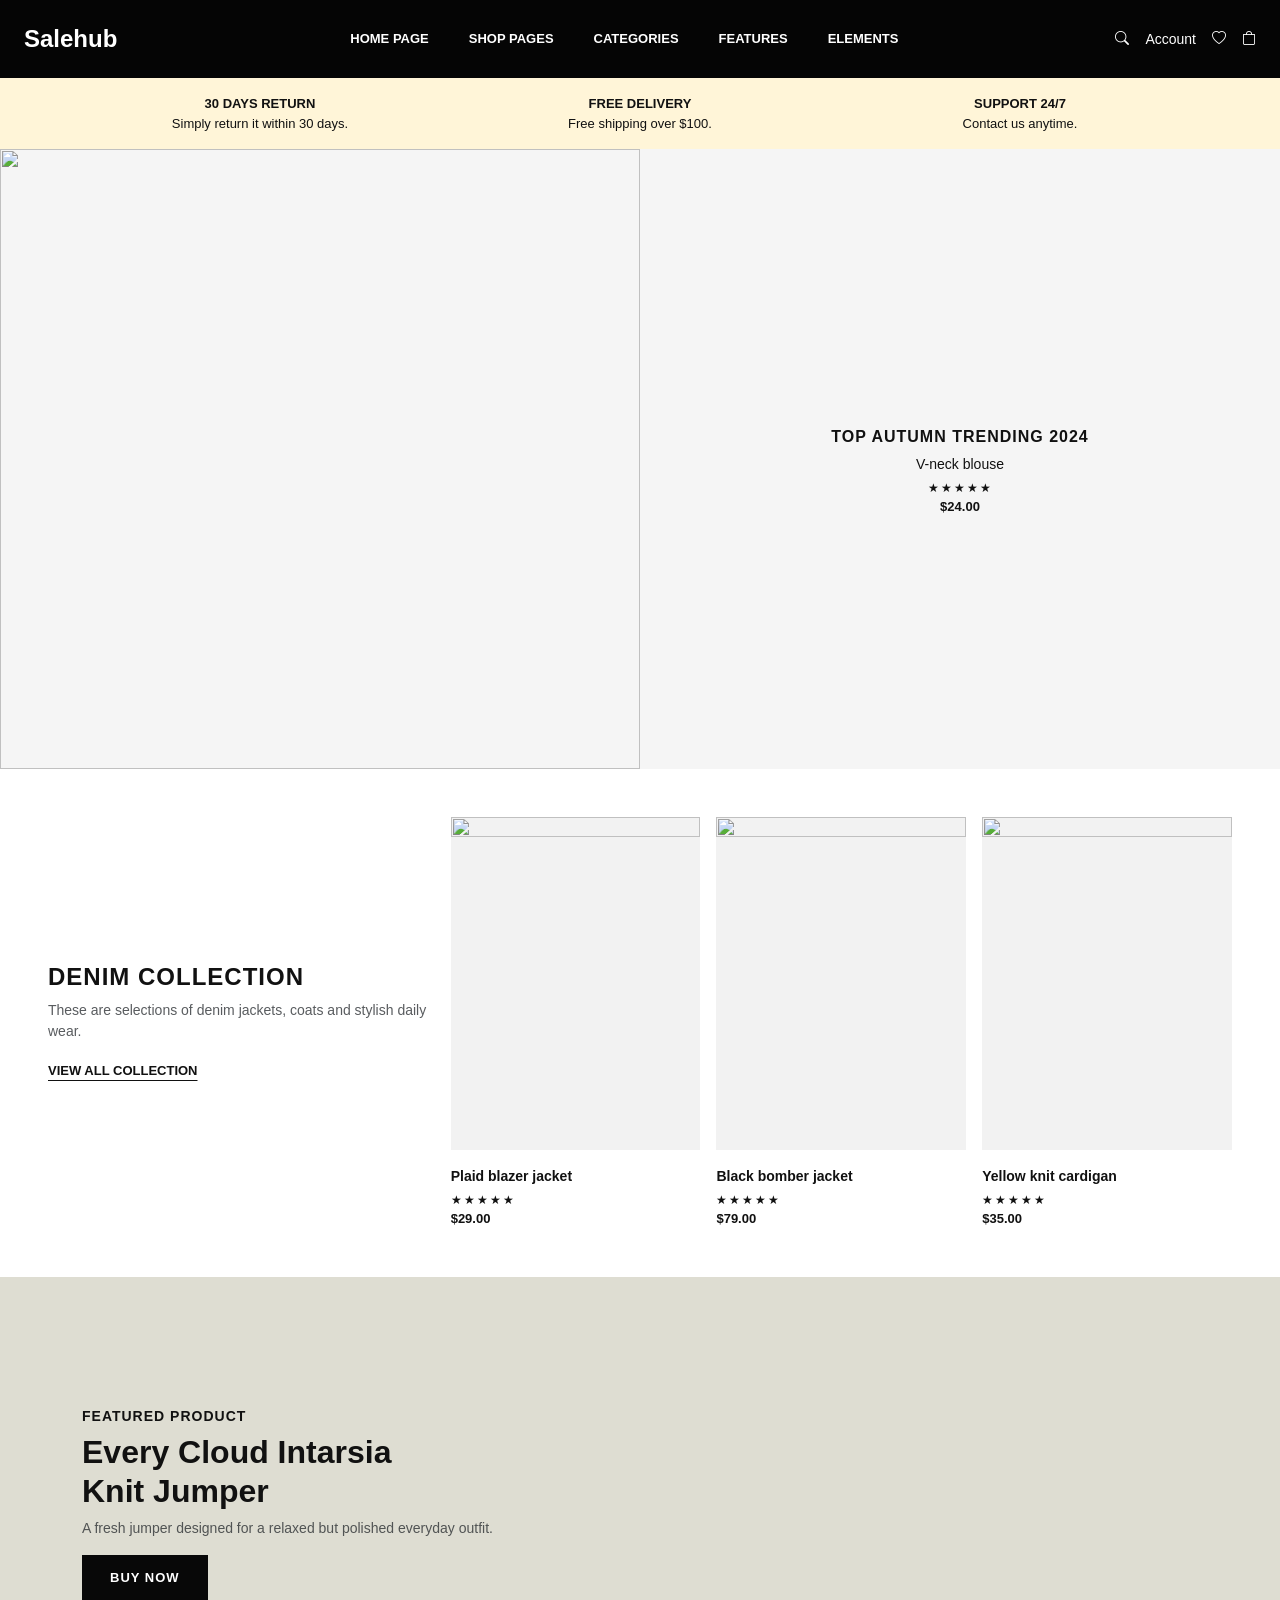
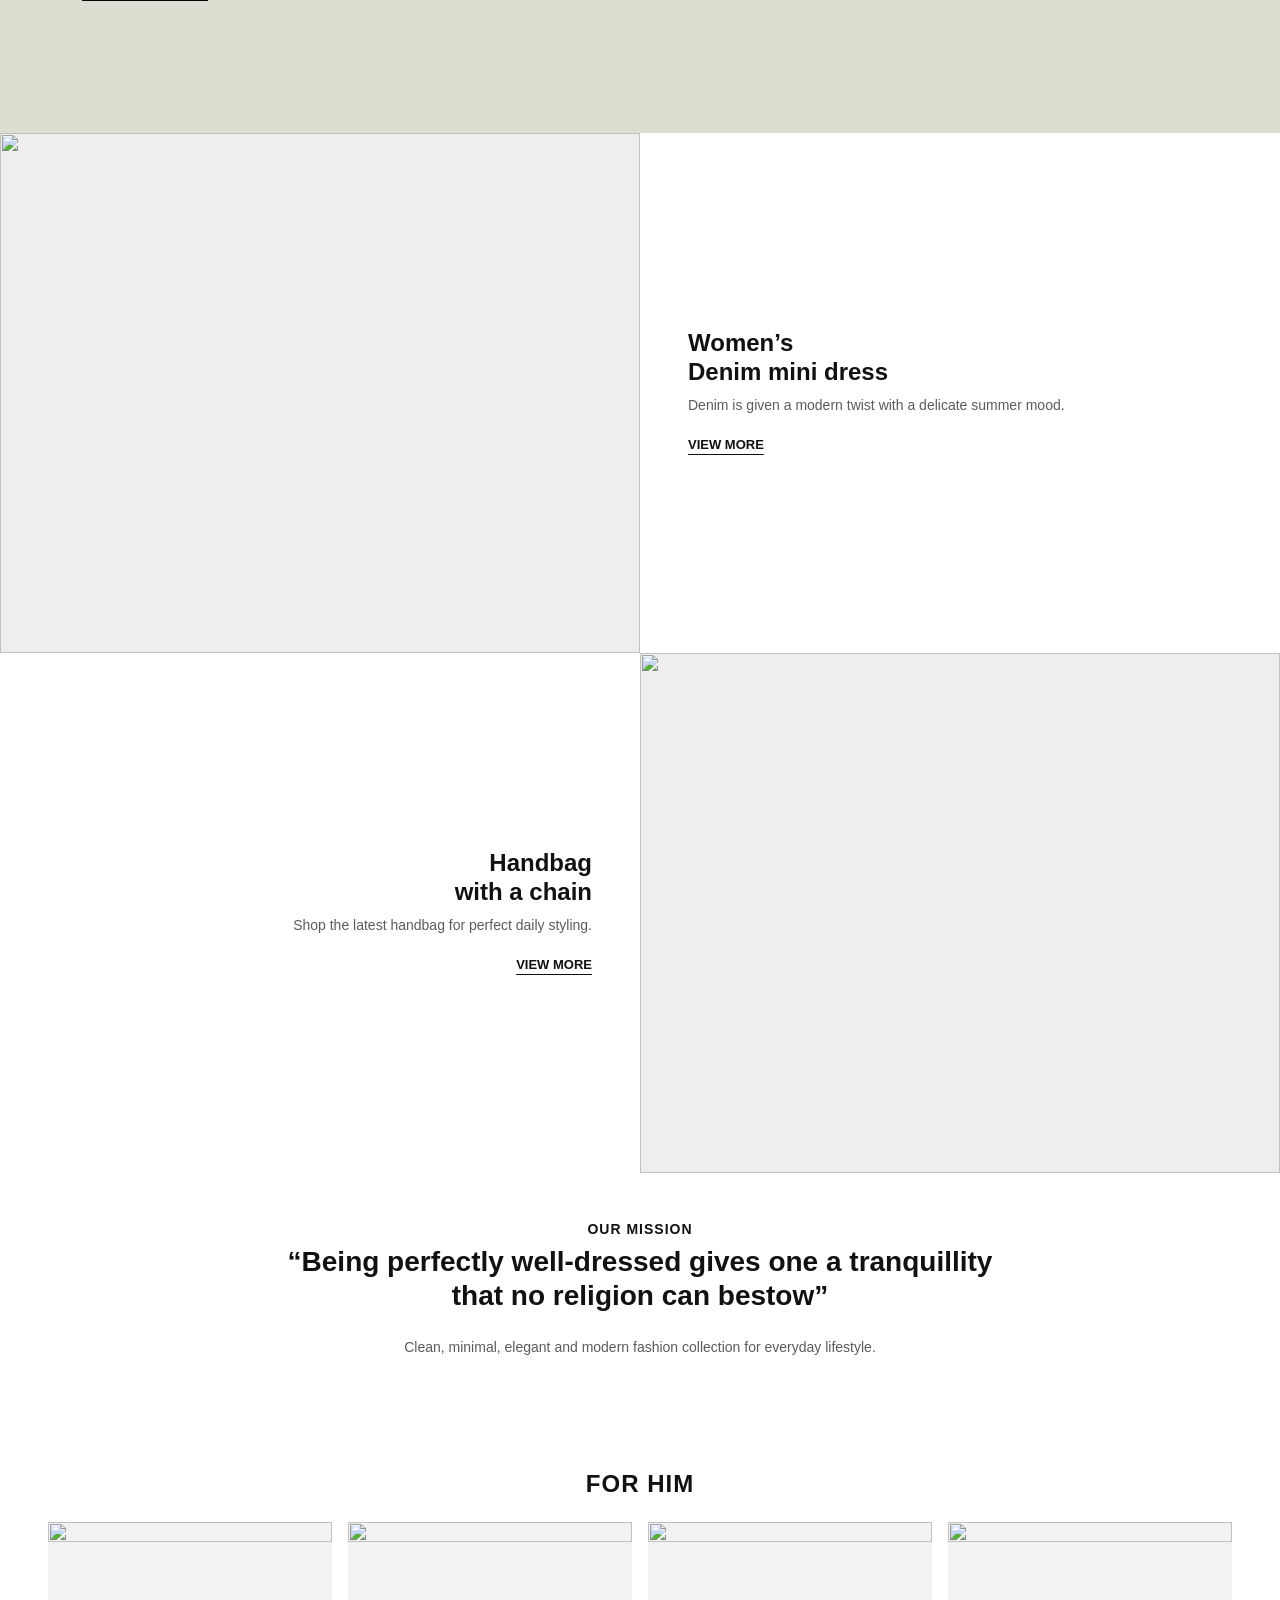
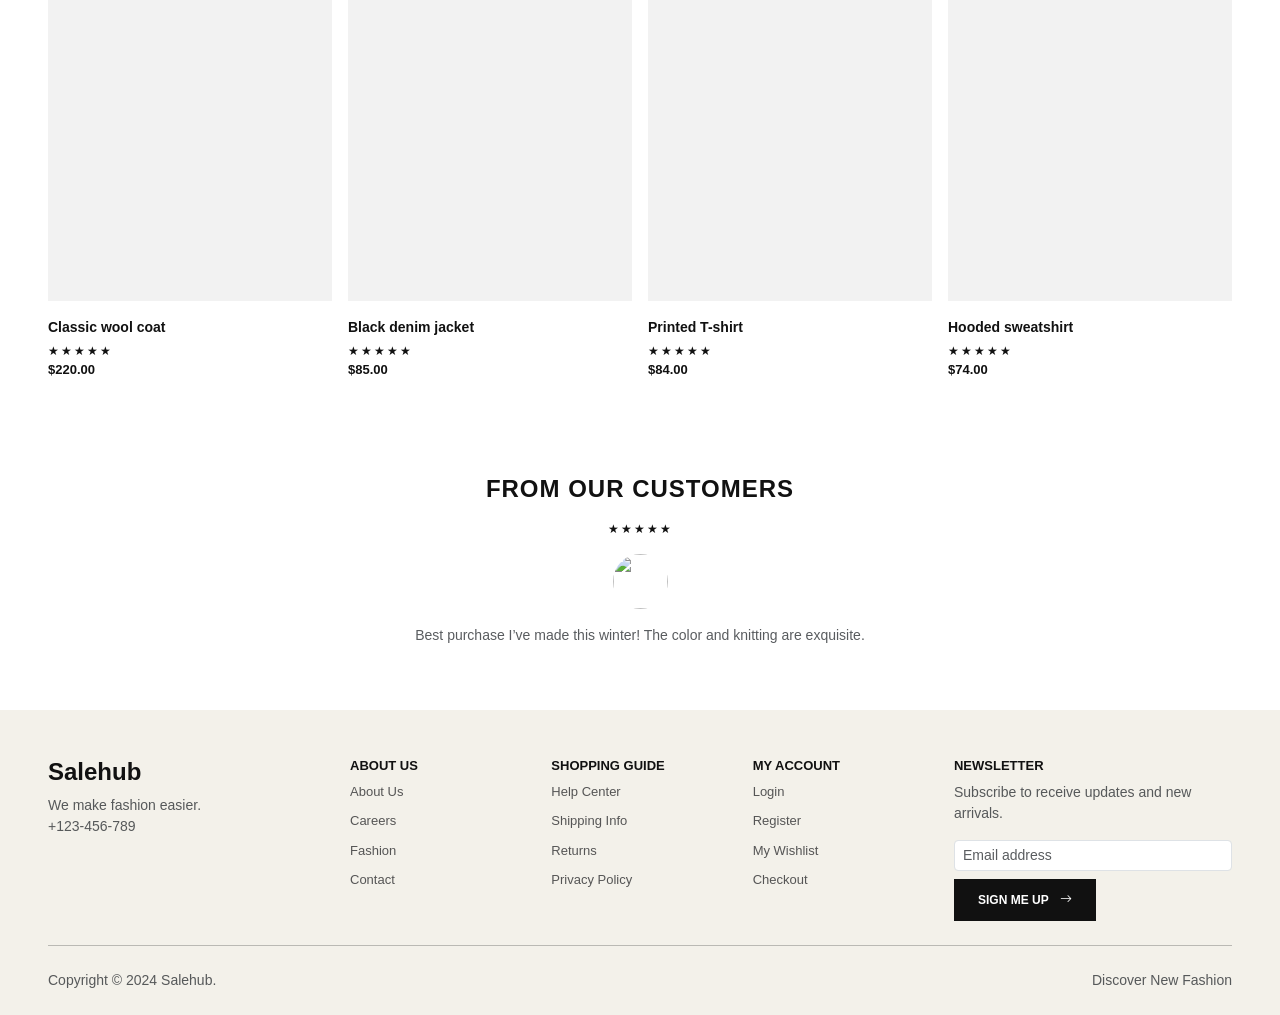
==== index.html @ 7eae6ae4 "doi ten home thanh index" ====
<!DOCTYPE html>
<html lang="en">
<head>
    <meta charset="UTF-8">
    <meta name="viewport" content="width=device-width, initial-scale=1.0">
    <title>Salehub</title>

    <link href="https://cdn.jsdelivr.net/npm/bootstrap@5.3.3/dist/css/bootstrap.min.css" rel="stylesheet">
    <link href="https://cdn.jsdelivr.net/npm/bootstrap-icons@1.11.3/font/bootstrap-icons.css" rel="stylesheet">

    <style>
        body {
            font-family: Arial, Helvetica, sans-serif;
            color: #111;
            background: #fff;
        }

        a {
            color: inherit;
            text-decoration: none;
        }

        .top-header {
            background: #050505;
            color: #fff;
        }

        .navbar-brand {
            font-weight: 800;
            font-size: 24px;
        }

        .nav-link {
            font-size: 13px;
            font-weight: 700;
            color: #fff;
            text-transform: uppercase;
            transition: 0.25s;
        }

        .nav-link:hover,
        .nav-link.active {
            color: #f6d27a;
        }

        .info-bar {
            background: #fff5d8;
            font-size: 13px;
            font-weight: 700;
        }

        .hero {
            background: #f5f5f5;
        }

        .hero-img {
            width: 100%;
            height: 620px;
            object-fit: cover;
        }

        .section-title {
            font-weight: 900;
            text-transform: uppercase;
            letter-spacing: 1px;
        }

        .product-card img {
            width: 100%;
            aspect-ratio: 3 / 4;
            object-fit: cover;
            background: #f2f2f2;
        }

        .stars {
            font-size: 12px;
            letter-spacing: 2px;
        }

        .price {
            font-size: 13px;
            font-weight: 700;
        }

        .btn-dark-custom {
            background: #080808;
            color: #fff;
            border: 0;
            padding: 13px 28px;
            font-weight: 800;
            font-size: 13px;
            letter-spacing: 1px;
            transition: 0.25s;
        }

        .btn-dark-custom:hover {
            background: #1d1d1d;
            color: #fff;
            transform: translateY(-2px);
        }

        .btn-link-custom {
            display: inline-block;
            font-weight: 900;
            font-size: 13px;
            text-transform: uppercase;
            text-decoration: underline;
            text-underline-offset: 5px;
            transition: 0.25s;
        }

        .btn-link-custom:hover {
            transform: scale(1.08);
            color: #222;
        }

        .promo {
            background: #deddd2;
        }

        .promo-stack {
            position: relative;
            min-height: 360px;
        }

        .promo-stack img {
            position: absolute;
            width: 230px;
            box-shadow: 0 10px 25px rgba(0,0,0,.15);
        }

        .promo-stack img:nth-child(1) {
            left: 5%;
            bottom: 30px;
        }

        .promo-stack img:nth-child(2) {
            left: 28%;
            top: 40px;
        }

        .promo-stack img:nth-child(3) {
            right: 12%;
            top: 10px;
        }

        .feature-img {
            width: 100%;
            height: 520px;
            object-fit: cover;
            background: #eee;
        }

        .quote {
            max-width: 760px;
            margin: auto;
        }

        .footer {
            background: #f3f1ea;
        }

        .footer h6 {
            font-weight: 900;
            text-transform: uppercase;
            font-size: 13px;
        }

        .footer a {
            display: block;
            font-size: 13px;
            color: #555;
            margin-bottom: 10px;
            transition: 0.25s;
        }

        .footer a:hover {
            color: #111;
            text-decoration: underline;
            text-underline-offset: 4px;
            transform: translateX(4px);
        }

        .signup-btn {
            background: #111;
            color: #fff;
            border: 0;
            font-size: 12px;
            font-weight: 800;
            padding: 12px 24px;
            transition: 0.25s;
        }

        .signup-btn:hover {
            background: #222;
            transform: translateX(4px);
        }

        @media (max-width: 768px) {
            .navbar-brand {
                font-size: 18px;
            }

            .info-bar {
                font-size: 11px;
                text-align: center;
            }

            .hero-img {
                height: 430px;
            }

            .hero-content {
                text-align: center;
                padding: 40px 20px;
            }

            .promo-stack {
                min-height: 260px;
            }

            .promo-stack img {
                width: 135px;
            }

            .promo-stack img:nth-child(1) {
                left: 8%;
                bottom: 25px;
            }

            .promo-stack img:nth-child(2) {
                left: 34%;
                top: 50px;
            }

            .promo-stack img:nth-child(3) {
                right: 8%;
                top: 15px;
            }

            .feature-img {
                height: 420px;
            }

            .section-title {
                font-size: 18px;
            }

            .footer {
                text-align: left;
            }
        }
    </style>
</head>

<body>

    <!-- HEADER -->
    <header class="top-header">
        <nav class="navbar navbar-expand-lg navbar-dark py-3">
            <div class="container-fluid px-4">
                <a class="navbar-brand" href="#">Salehub</a>

                <button class="navbar-toggler border-0" type="button" data-bs-toggle="collapse" data-bs-target="#mainMenu">
                    <span class="navbar-toggler-icon"></span>
                </button>

                <div class="collapse navbar-collapse" id="mainMenu">
                    <ul class="navbar-nav mx-auto gap-lg-4 mt-3 mt-lg-0">
                        <li class="nav-item"><a class="nav-link active" href="#">Home Page</a></li>
                        <li class="nav-item"><a class="nav-link" href="#">Shop Pages</a></li>
                        <li class="nav-item"><a class="nav-link" href="#">Categories</a></li>
                        <li class="nav-item"><a class="nav-link" href="#">Features</a></li>
                        <li class="nav-item"><a class="nav-link" href="#">Elements</a></li>
                    </ul>

                    <div class="d-flex gap-3 text-white small">
                        <i class="bi bi-search"></i>
                        <span>Account</span>
                        <i class="bi bi-heart"></i>
                        <i class="bi bi-bag"></i>
                    </div>
                </div>
            </div>
        </nav>
    </header>

    <!-- INFO BAR -->
    <section class="info-bar py-3">
        <div class="container">
            <div class="row gy-2 text-center">
                <div class="col-md-4">30 DAYS RETURN<br><span class="fw-normal">Simply return it within 30 days.</span></div>
                <div class="col-md-4">FREE DELIVERY<br><span class="fw-normal">Free shipping over $100.</span></div>
                <div class="col-md-4">SUPPORT 24/7<br><span class="fw-normal">Contact us anytime.</span></div>
            </div>
        </div>
    </section>

    <!-- HERO -->
    <section class="hero">
        <div class="container-fluid px-0">
            <div class="row g-0 align-items-center">
                <div class="col-lg-6">
                    <img src="https://images.unsplash.com/photo-1524504388940-b1c1722653e1?w=900" class="hero-img" alt="">
                </div>

                <div class="col-lg-6 hero-content">
                    <div class="text-center">
                        <img src="https://images.unsplash.com/photo-1515886657613-9f3515b0c78f?w=400" width="230" class="mb-4" alt="">
                        <h6 class="section-title">Top Autumn Trending 2024</h6>
                        <p class="small mb-1">V-neck blouse</p>
                        <div class="stars">★★★★★</div>
                        <div class="price">$24.00</div>
                    </div>
                </div>
            </div>
        </div>
    </section>

    <!-- DENIM COLLECTION -->
    <section class="py-5 py-lg-7">
        <div class="container-fluid px-4 px-lg-5">
            <div class="row align-items-center gy-5">
                <div class="col-lg-4">
                    <h4 class="section-title">Denim Collection</h4>
                    <p class="small text-muted">
                        These are selections of denim jackets, coats and stylish daily wear.
                    </p>
                    <a href="#" class="btn-link-custom">View All Collection</a>
                </div>

                <div class="col-lg-8">
                    <div class="row g-3">
                        <div class="col-6 col-md-4">
                            <div class="product-card">
                                <img src="https://images.unsplash.com/photo-1512310604669-443f26c35f52?w=500" alt="">
                                <p class="small fw-bold mt-3 mb-1">Plaid blazer jacket</p>
                                <div class="stars">★★★★★</div>
                                <div class="price">$29.00</div>
                            </div>
                        </div>

                        <div class="col-6 col-md-4">
                            <div class="product-card">
                                <img src="https://images.unsplash.com/photo-1487412720507-e7ab37603c6f?w=500" alt="">
                                <p class="small fw-bold mt-3 mb-1">Black bomber jacket</p>
                                <div class="stars">★★★★★</div>
                                <div class="price">$79.00</div>
                            </div>
                        </div>

                        <div class="col-6 col-md-4">
                            <div class="product-card">
                                <img src="https://images.unsplash.com/photo-1529139574466-a303027c1d8b?w=500" alt="">
                                <p class="small fw-bold mt-3 mb-1">Yellow knit cardigan</p>
                                <div class="stars">★★★★★</div>
                                <div class="price">$35.00</div>
                            </div>
                        </div>
                    </div>
                </div>
            </div>
        </div>
    </section>

    <!-- PROMO -->
    <section class="promo py-5">
        <div class="container">
            <div class="row align-items-center gy-5">
                <div class="col-lg-5">
                    <h6 class="section-title small">Featured Product</h6>
                    <h2 class="fw-bold">Every Cloud Intarsia<br>Knit Jumper</h2>
                    <p class="text-muted small">
                        A fresh jumper designed for a relaxed but polished everyday outfit.
                    </p>
                    <button class="btn-dark-custom">BUY NOW</button>
                </div>

                <div class="col-lg-7">
                    <div class="promo-stack">
                        <img src="https://images.unsplash.com/photo-1515886657613-9f3515b0c78f?w=400" alt="">
                        <img src="https://images.unsplash.com/photo-1529139574466-a303027c1d8b?w=400" alt="">
                        <img src="https://images.unsplash.com/photo-1524504388940-b1c1722653e1?w=400" alt="">
                    </div>
                </div>
            </div>
        </div>
    </section>

    <!-- FEATURE BLOCKS -->
    <section>
        <div class="container-fluid px-0">
            <div class="row g-0 align-items-center">
                <div class="col-md-6">
                    <img src="https://images.unsplash.com/photo-1508214751196-bcfd4ca60f91?w=900" class="feature-img" alt="">
                </div>
                <div class="col-md-6 p-5">
                    <h4 class="fw-bold">Women’s<br>Denim mini dress</h4>
                    <p class="small text-muted">
                        Denim is given a modern twist with a delicate summer mood.
                    </p>
                    <a href="#" class="btn-link-custom">View More</a>
                </div>
            </div>

            <div class="row g-0 align-items-center flex-md-row-reverse">
                <div class="col-md-6">
                    <img src="https://images.unsplash.com/photo-1496747611176-843222e1e57c?w=900" class="feature-img" alt="">
                </div>
                <div class="col-md-6 p-5 text-md-end">
                    <h4 class="fw-bold">Handbag<br>with a chain</h4>
                    <p class="small text-muted">
                        Shop the latest handbag for perfect daily styling.
                    </p>
                    <a href="#" class="btn-link-custom">View More</a>
                </div>
            </div>
        </div>
    </section>

    <!-- QUOTE -->
    <section class="py-5 text-center">
        <div class="container">
            <div class="quote">
                <h6 class="section-title small">Our Mission</h6>
                <h3 class="fw-bold">
                    “Being perfectly well-dressed gives one a tranquillity that no religion can bestow”
                </h3>
                <p class="small text-muted mt-4">
                    Clean, minimal, elegant and modern fashion collection for everyday lifestyle.
                </p>
            </div>
        </div>
    </section>

    <!-- FOR HIM -->
    <section class="py-5">
        <div class="container-fluid px-4 px-lg-5">
            <div class="text-center mb-4">
                <h4 class="section-title">For Him</h4>
            </div>

            <div class="row g-3">
                <div class="col-6 col-md-3">
                    <div class="product-card">
                        <img src="https://images.unsplash.com/photo-1516257984-b1b4d707412e?w=500" alt="">
                        <p class="small fw-bold mt-3 mb-1">Classic wool coat</p>
                        <div class="stars">★★★★★</div>
                        <div class="price">$220.00</div>
                    </div>
                </div>

                <div class="col-6 col-md-3">
                    <div class="product-card">
                        <img src="https://images.unsplash.com/photo-1506794778202-cad84cf45f1d?w=500" alt="">
                        <p class="small fw-bold mt-3 mb-1">Black denim jacket</p>
                        <div class="stars">★★★★★</div>
                        <div class="price">$85.00</div>
                    </div>
                </div>

                <div class="col-6 col-md-3">
                    <div class="product-card">
                        <img src="https://images.unsplash.com/photo-1520975682031-a6dd67062f5f?w=500" alt="">
                        <p class="small fw-bold mt-3 mb-1">Printed T-shirt</p>
                        <div class="stars">★★★★★</div>
                        <div class="price">$84.00</div>
                    </div>
                </div>

                <div class="col-6 col-md-3">
                    <div class="product-card">
                        <img src="https://images.unsplash.com/photo-1500648767791-00dcc994a43e?w=500" alt="">
                        <p class="small fw-bold mt-3 mb-1">Hooded sweatshirt</p>
                        <div class="stars">★★★★★</div>
                        <div class="price">$74.00</div>
                    </div>
                </div>
            </div>
        </div>
    </section>

    <!-- REVIEW -->
    <section class="py-5 text-center">
        <div class="container">
            <h4 class="section-title">From Our Customers</h4>
            <div class="stars my-3">★★★★★</div>
            <img src="https://images.unsplash.com/photo-1494790108377-be9c29b29330?w=120" class="rounded-circle mb-3" width="55" height="55" alt="">
            <p class="small text-muted mx-auto" style="max-width: 650px;">
                Best purchase I’ve made this winter! The color and knitting are exquisite.
            </p>
        </div>
    </section>

    <!-- FOOTER -->
    <footer class="footer pt-5">
        <div class="container-fluid px-4 px-lg-5">
            <div class="row gy-4">
                <div class="col-md-3">
                    <h4 class="fw-bold">Salehub</h4>
                    <p class="small text-muted">
                        We make fashion easier.<br>
                        +123-456-789
                    </p>
                </div>

                <div class="col-6 col-md-2">
                    <h6>About Us</h6>
                    <a href="#">About Us</a>
                    <a href="#">Careers</a>
                    <a href="#">Fashion</a>
                    <a href="#">Contact</a>
                </div>

                <div class="col-6 col-md-2">
                    <h6>Shopping Guide</h6>
                    <a href="#">Help Center</a>
                    <a href="#">Shipping Info</a>
                    <a href="#">Returns</a>
                    <a href="#">Privacy Policy</a>
                </div>

                <div class="col-6 col-md-2">
                    <h6>My Account</h6>
                    <a href="#">Login</a>
                    <a href="#">Register</a>
                    <a href="#">My Wishlist</a>
                    <a href="#">Checkout</a>
                </div>

                <div class="col-md-3">
                    <h6>Newsletter</h6>
                    <p class="small text-muted">Subscribe to receive updates and new arrivals.</p>
                    <input type="email" class="form-control form-control-sm mb-2" placeholder="Email address">
                    <button class="signup-btn">
                        SIGN ME UP <i class="bi bi-arrow-right ms-2"></i>
                    </button>
                </div>
            </div>

            <hr class="my-4">

            <div class="d-flex flex-column flex-md-row justify-content-between small text-muted pb-4">
                <span>Copyright © 2024 Salehub.</span>
                <span>Discover New Fashion</span>
            </div>
        </div>
    </footer>

    <script src="https://cdn.jsdelivr.net/npm/bootstrap@5.3.3/dist/js/bootstrap.bundle.min.js"></script>

</body>
</html>
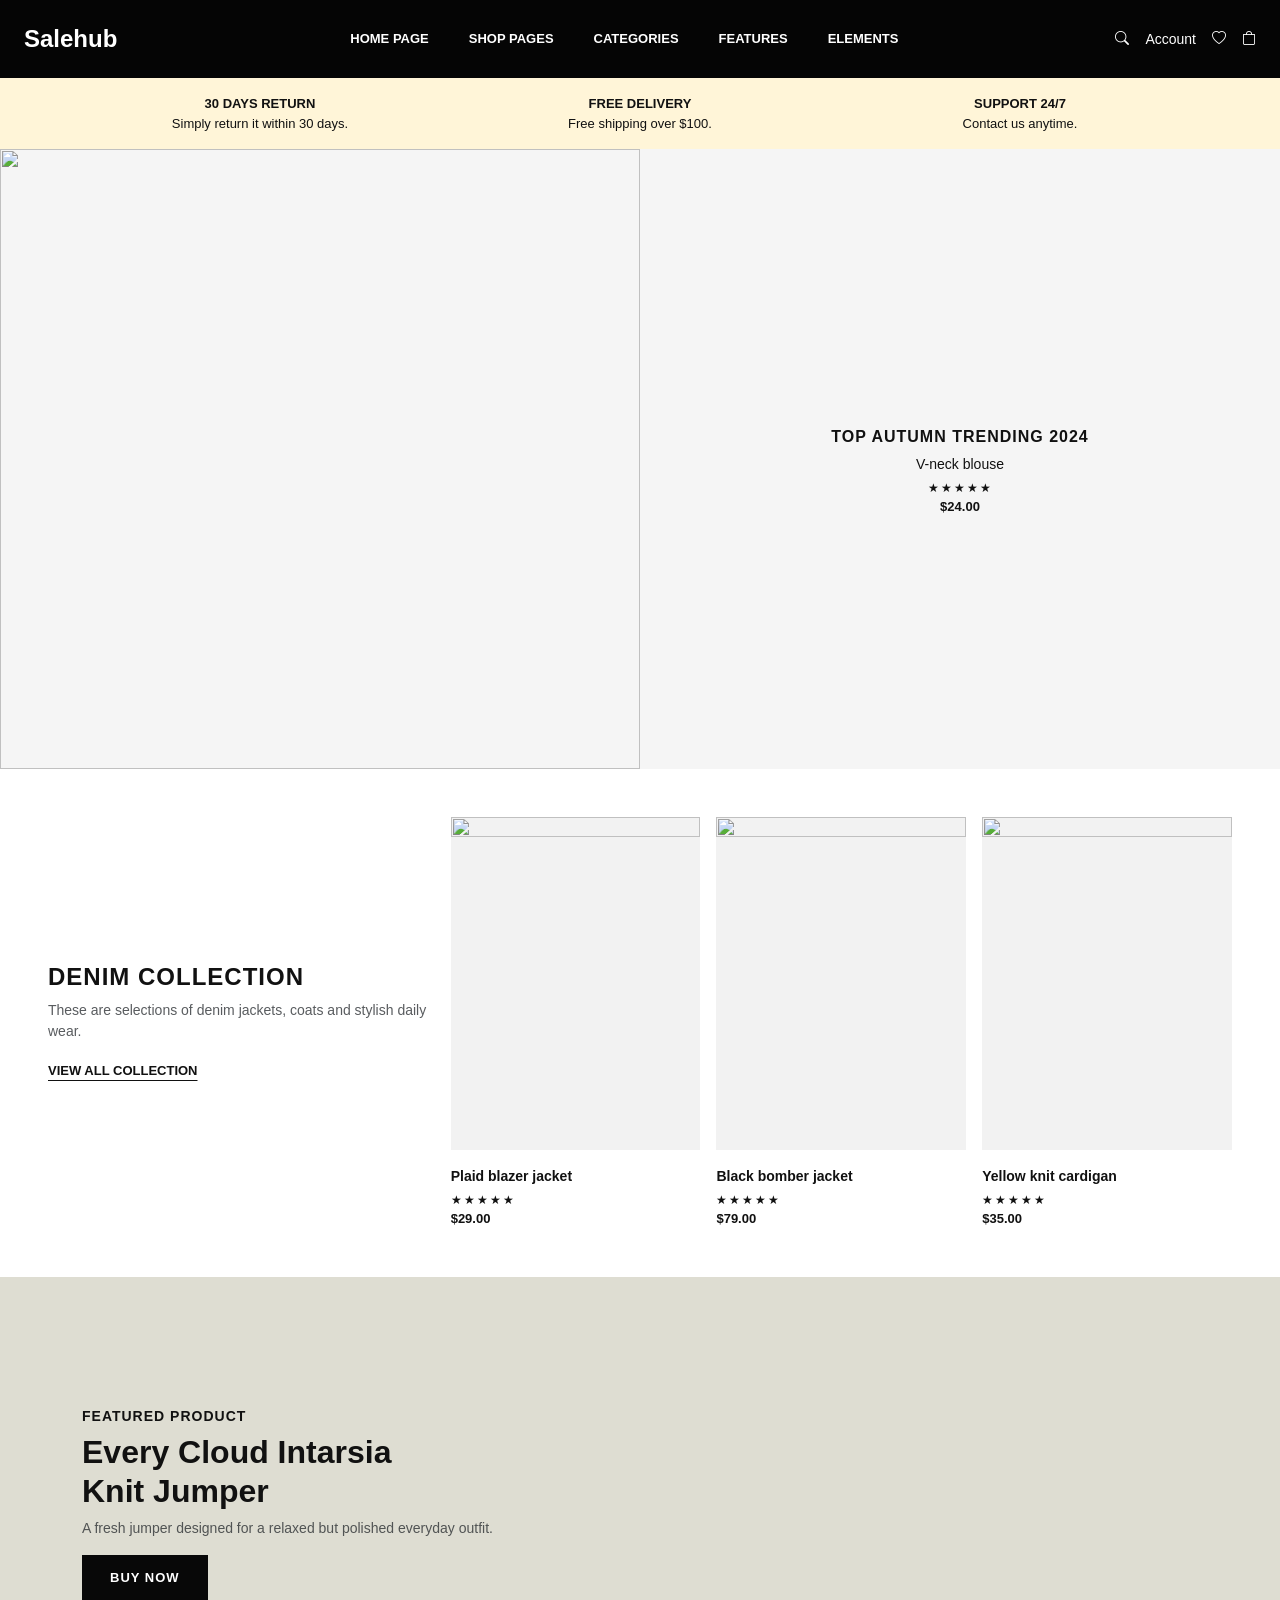
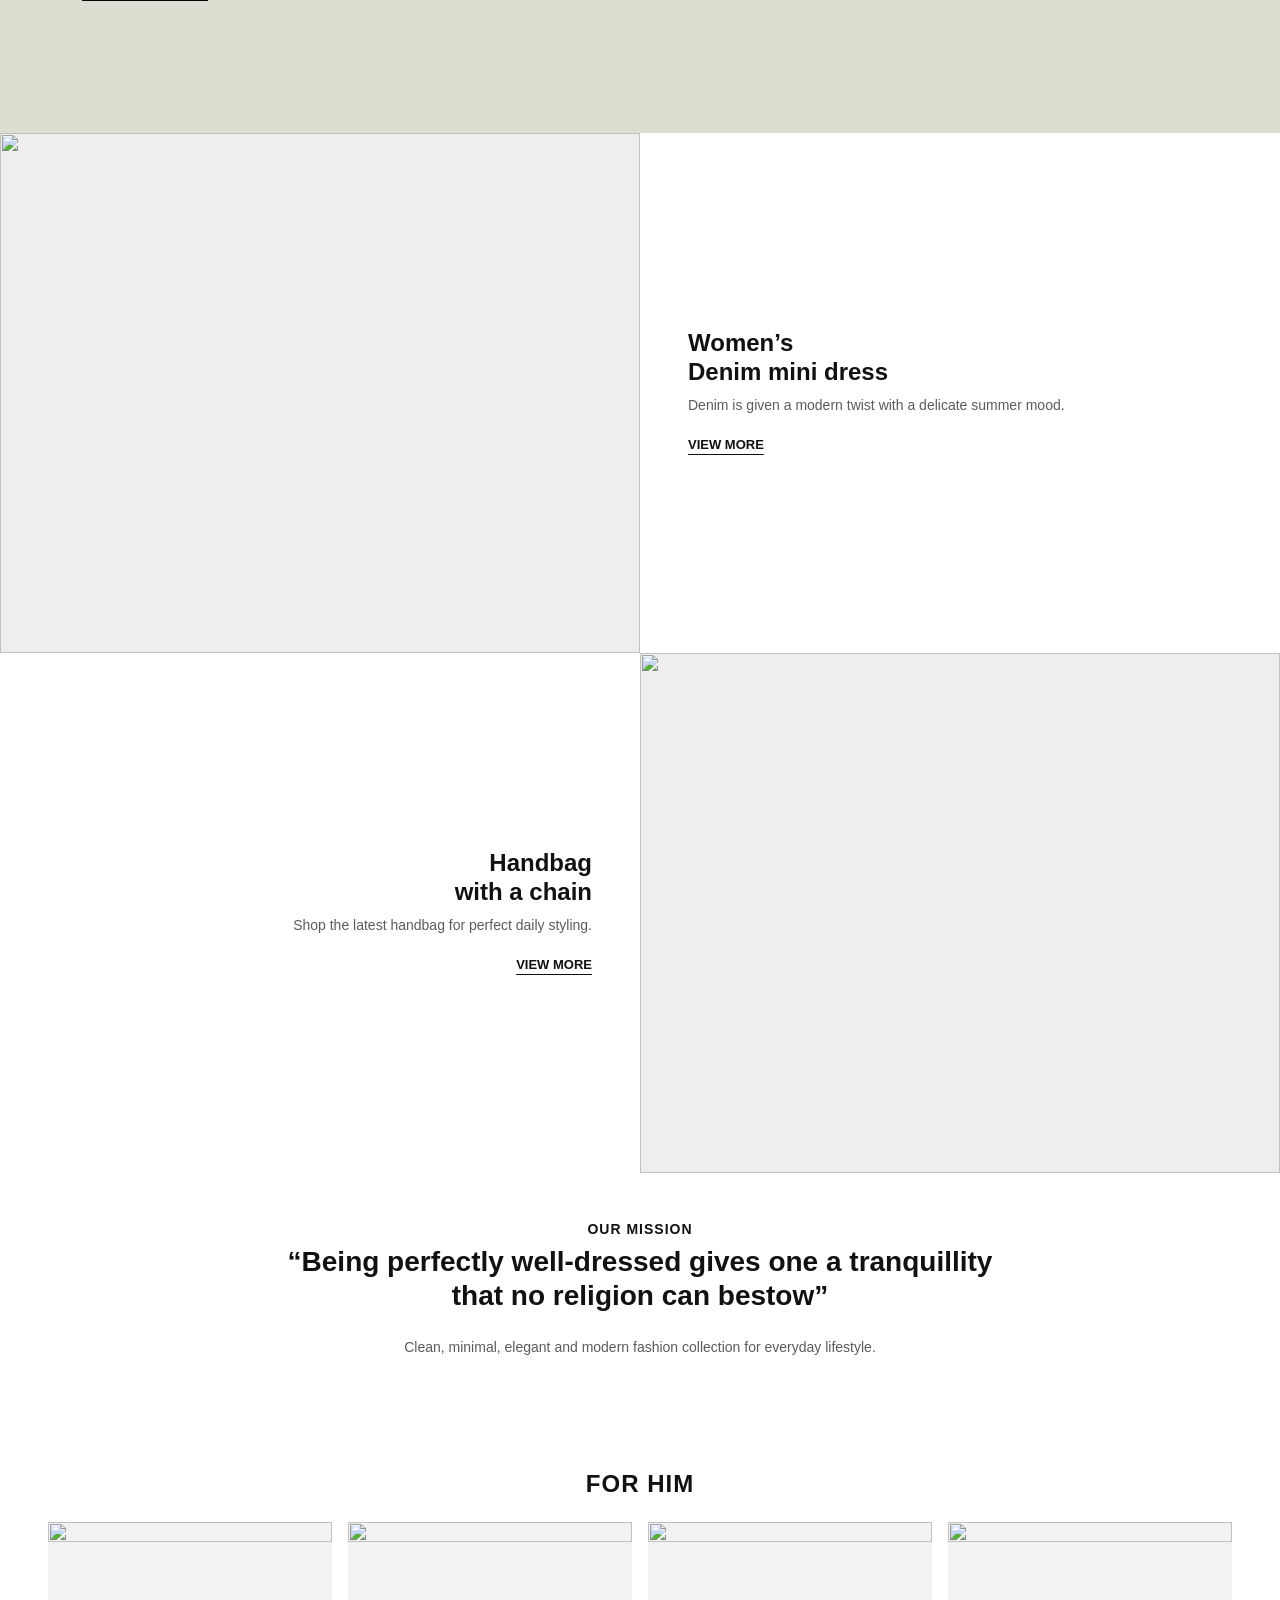
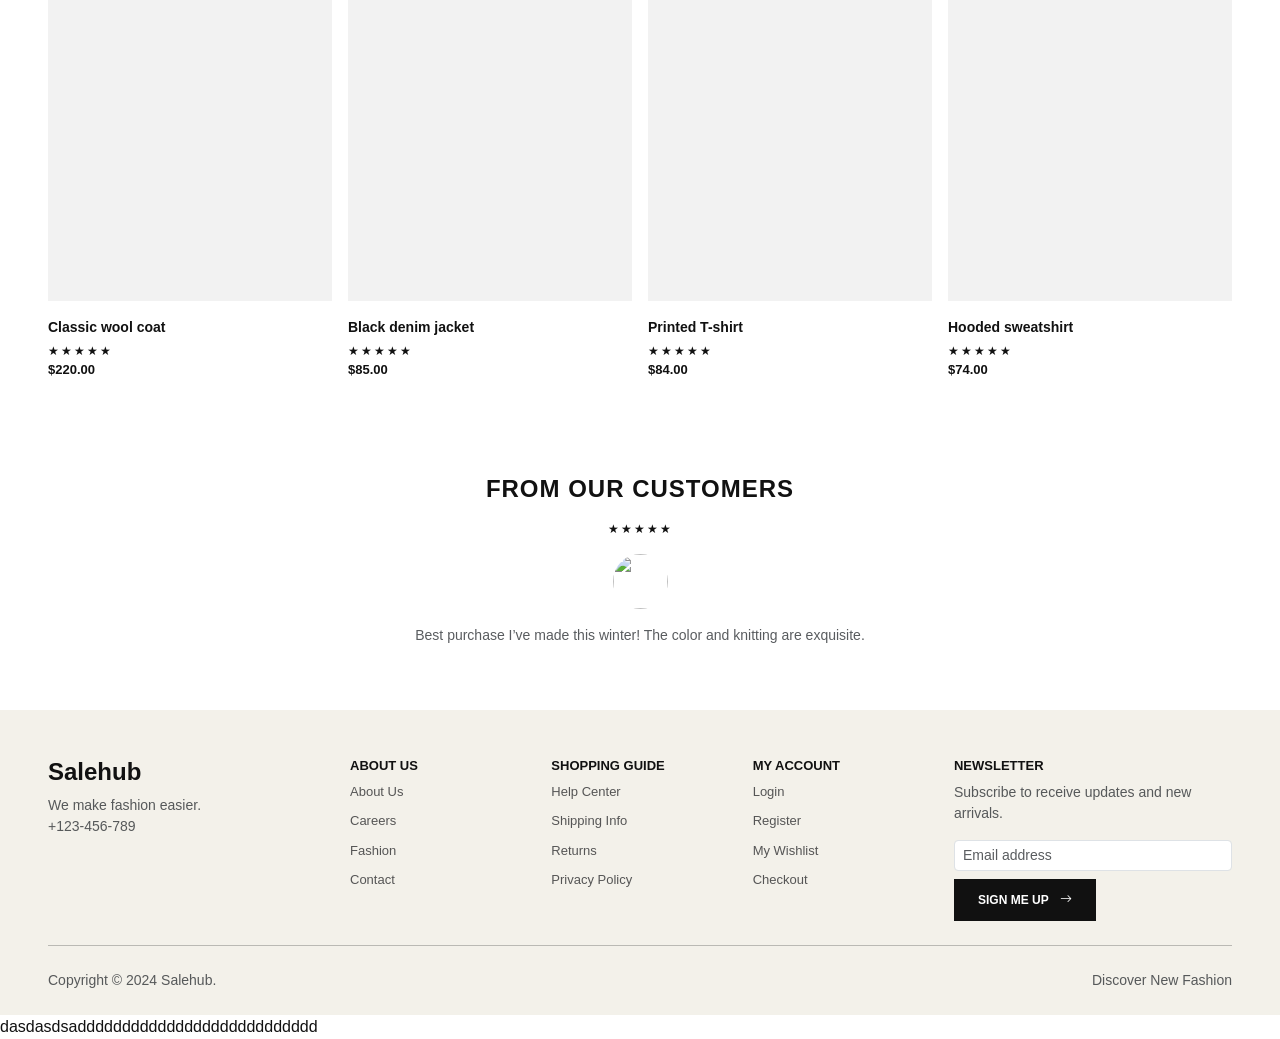
==== commit a1a9fa97: "chen bay ba" ====
--- a/index.html
+++ b/index.html
@@ -548,6 +548,6 @@
     </footer>
 
     <script src="https://cdn.jsdelivr.net/npm/bootstrap@5.3.3/dist/js/bootstrap.bundle.min.js"></script>
-
+    dasdasdsaddddddddddddddddddddddddddd
 </body>
 </html>
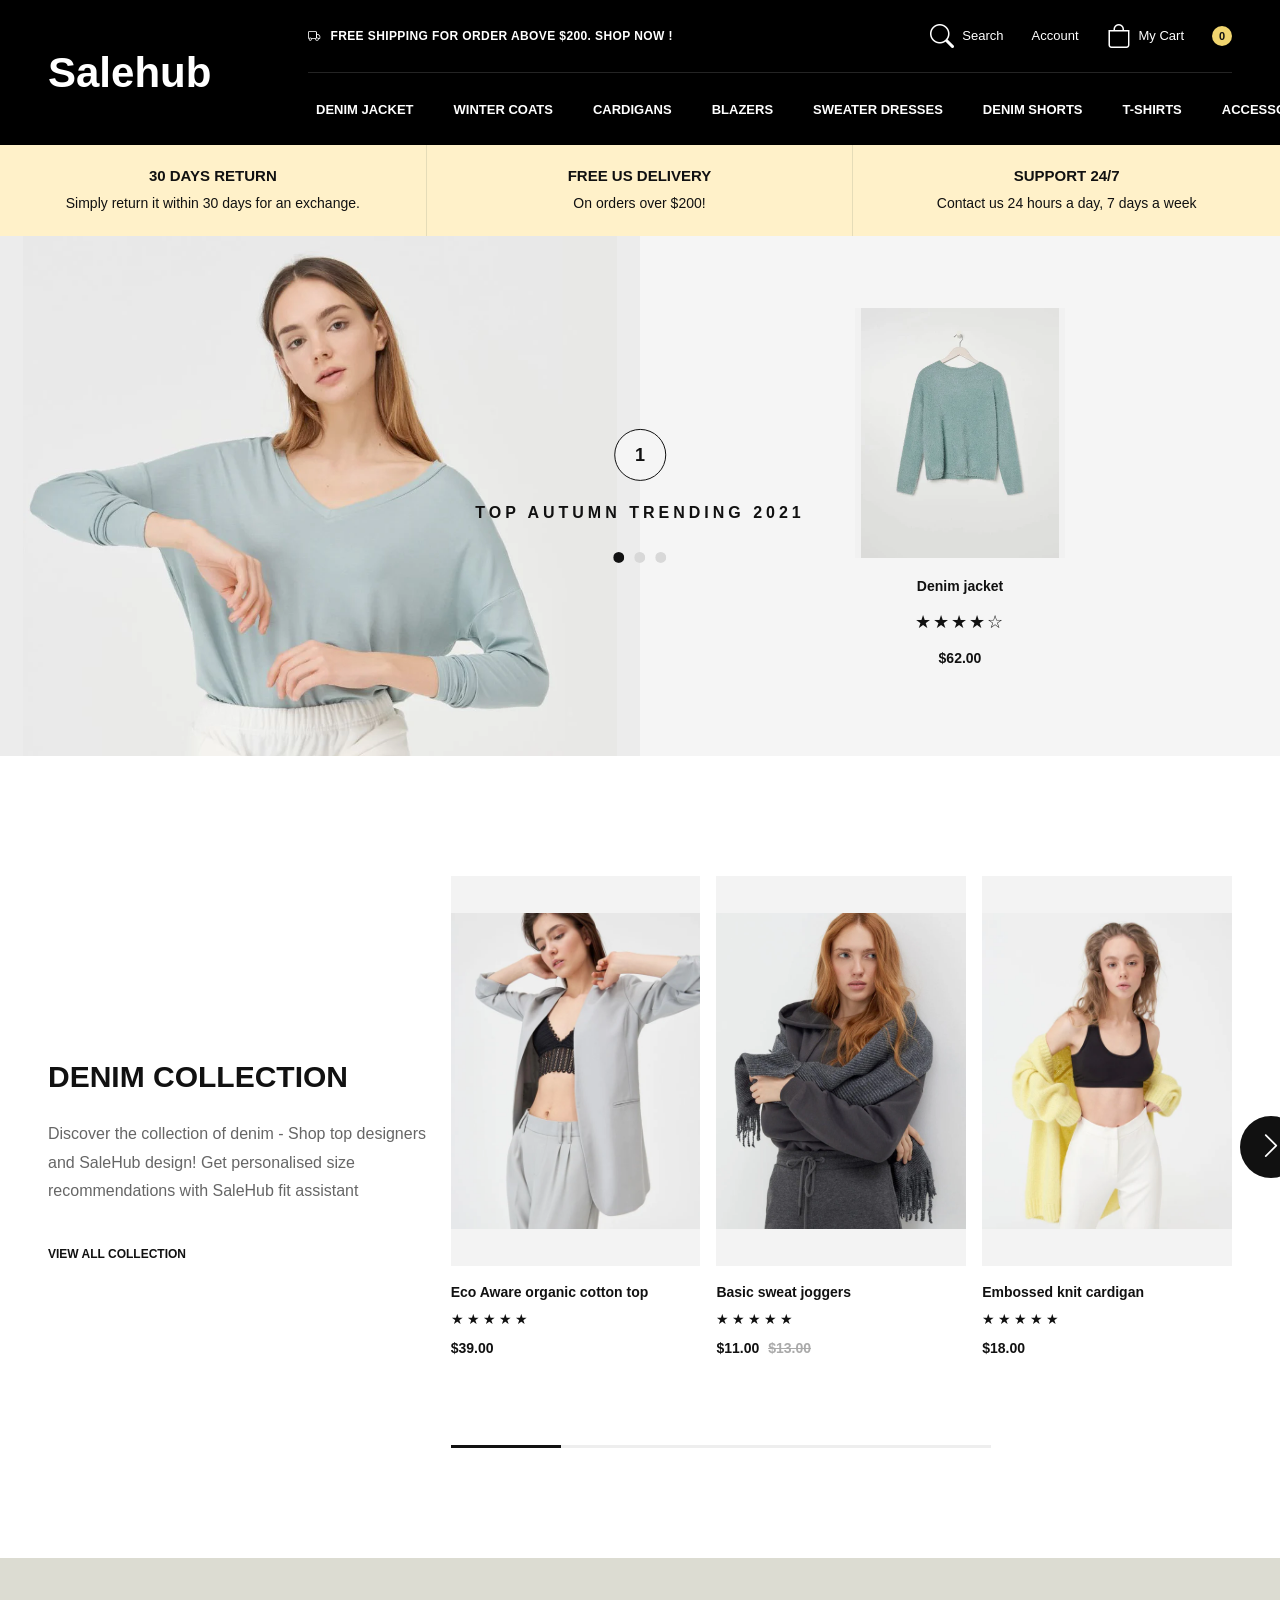
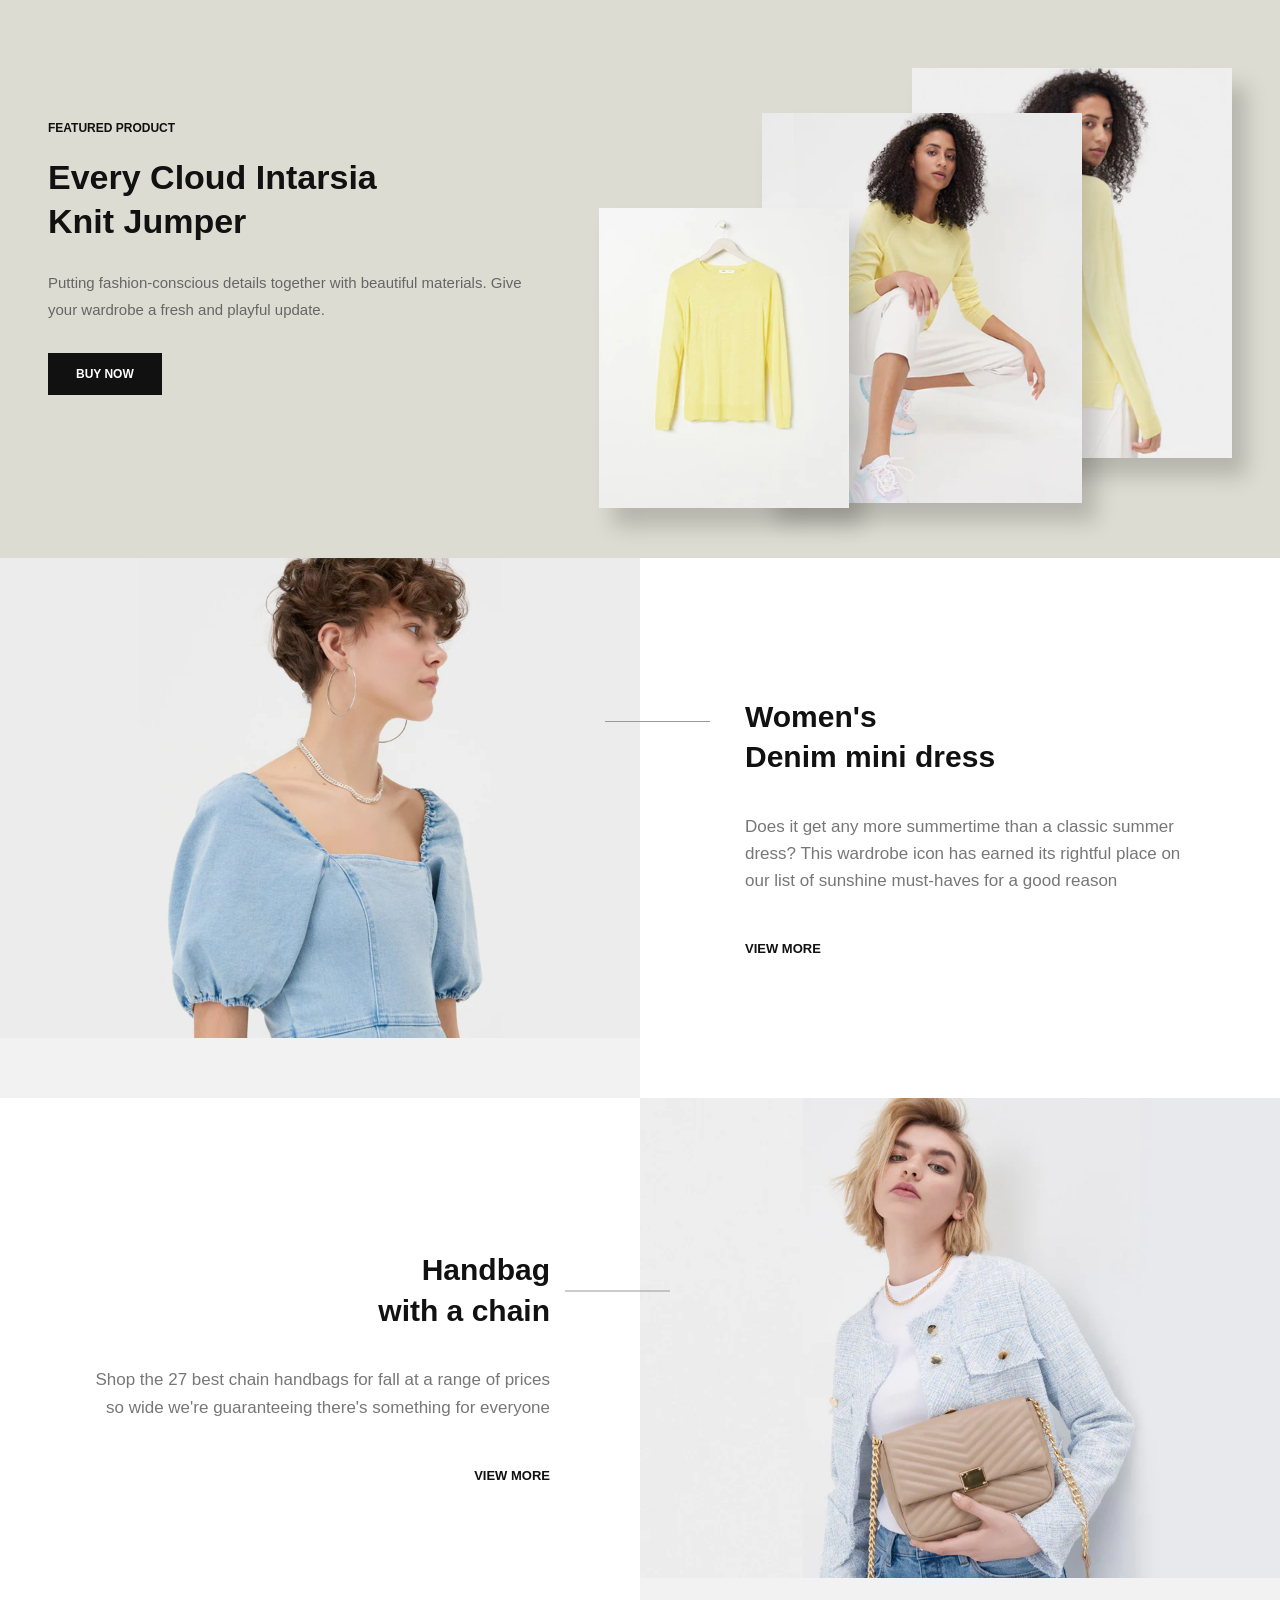
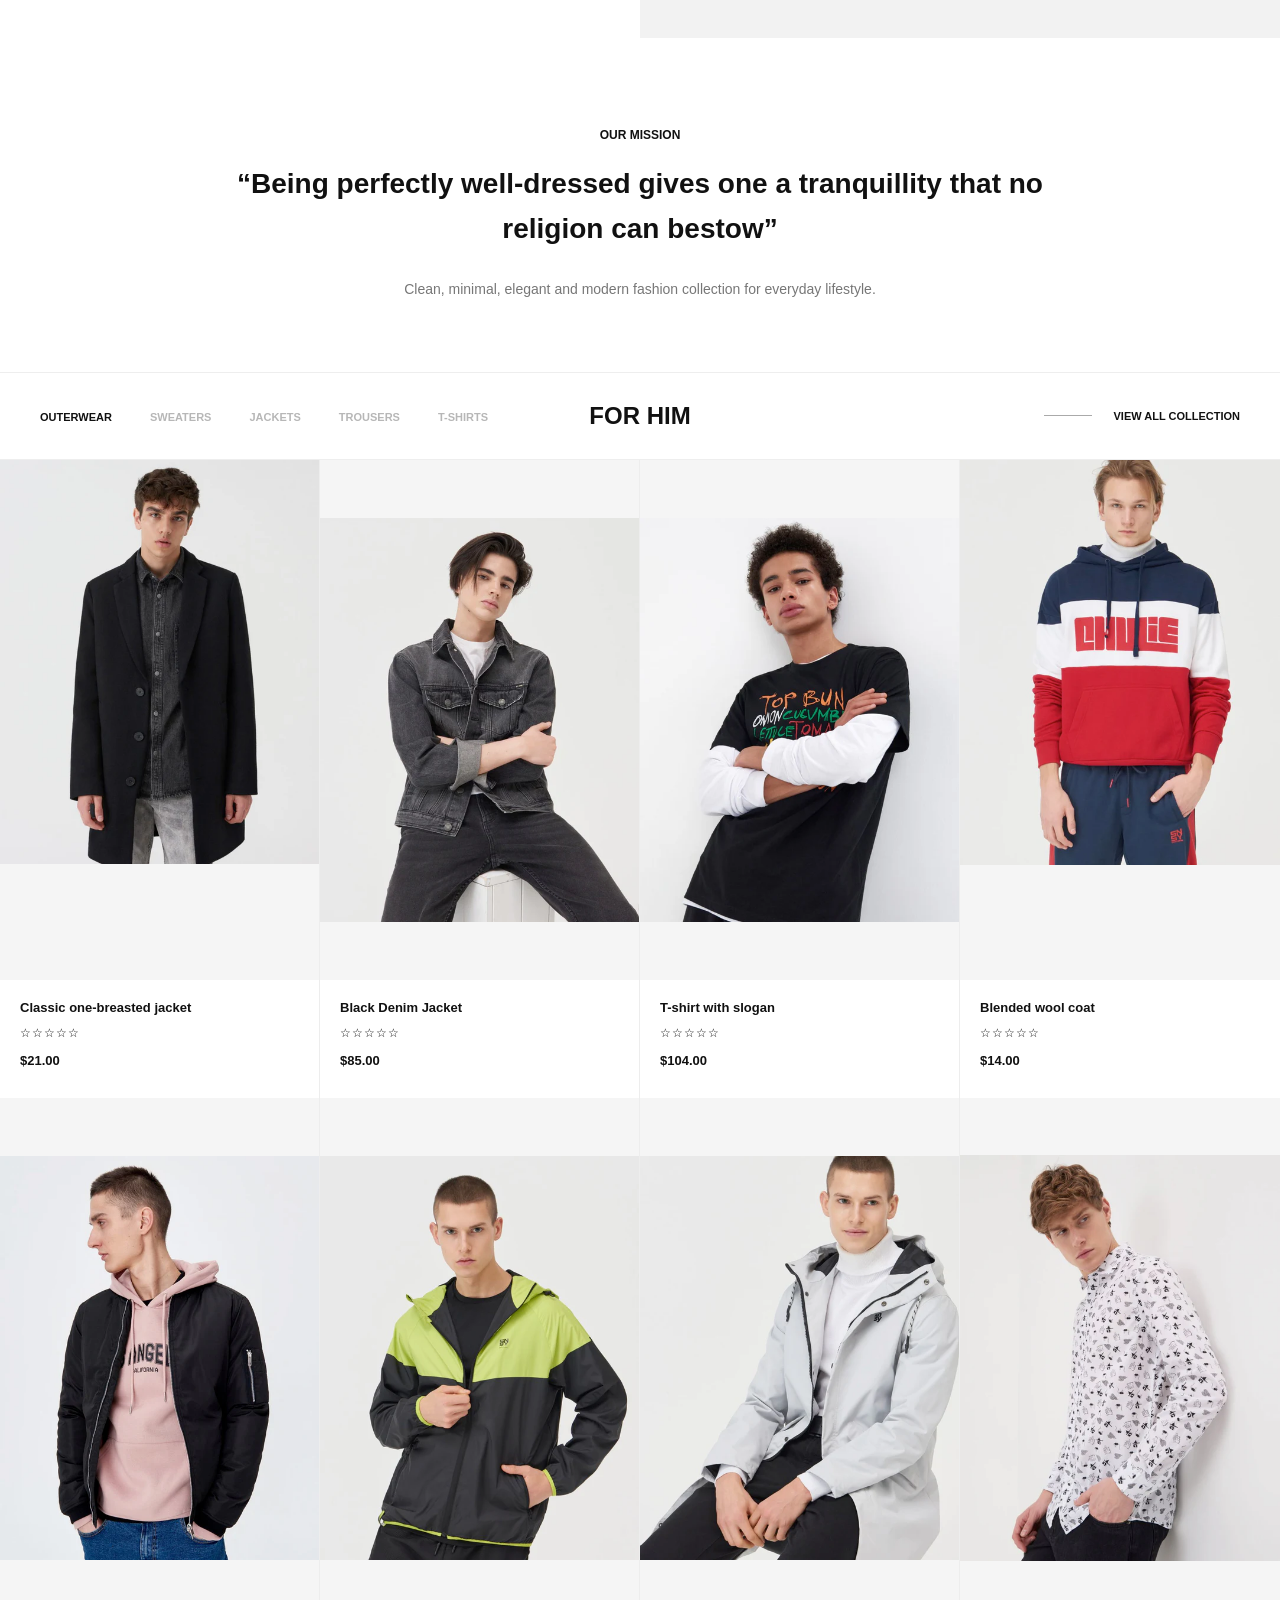
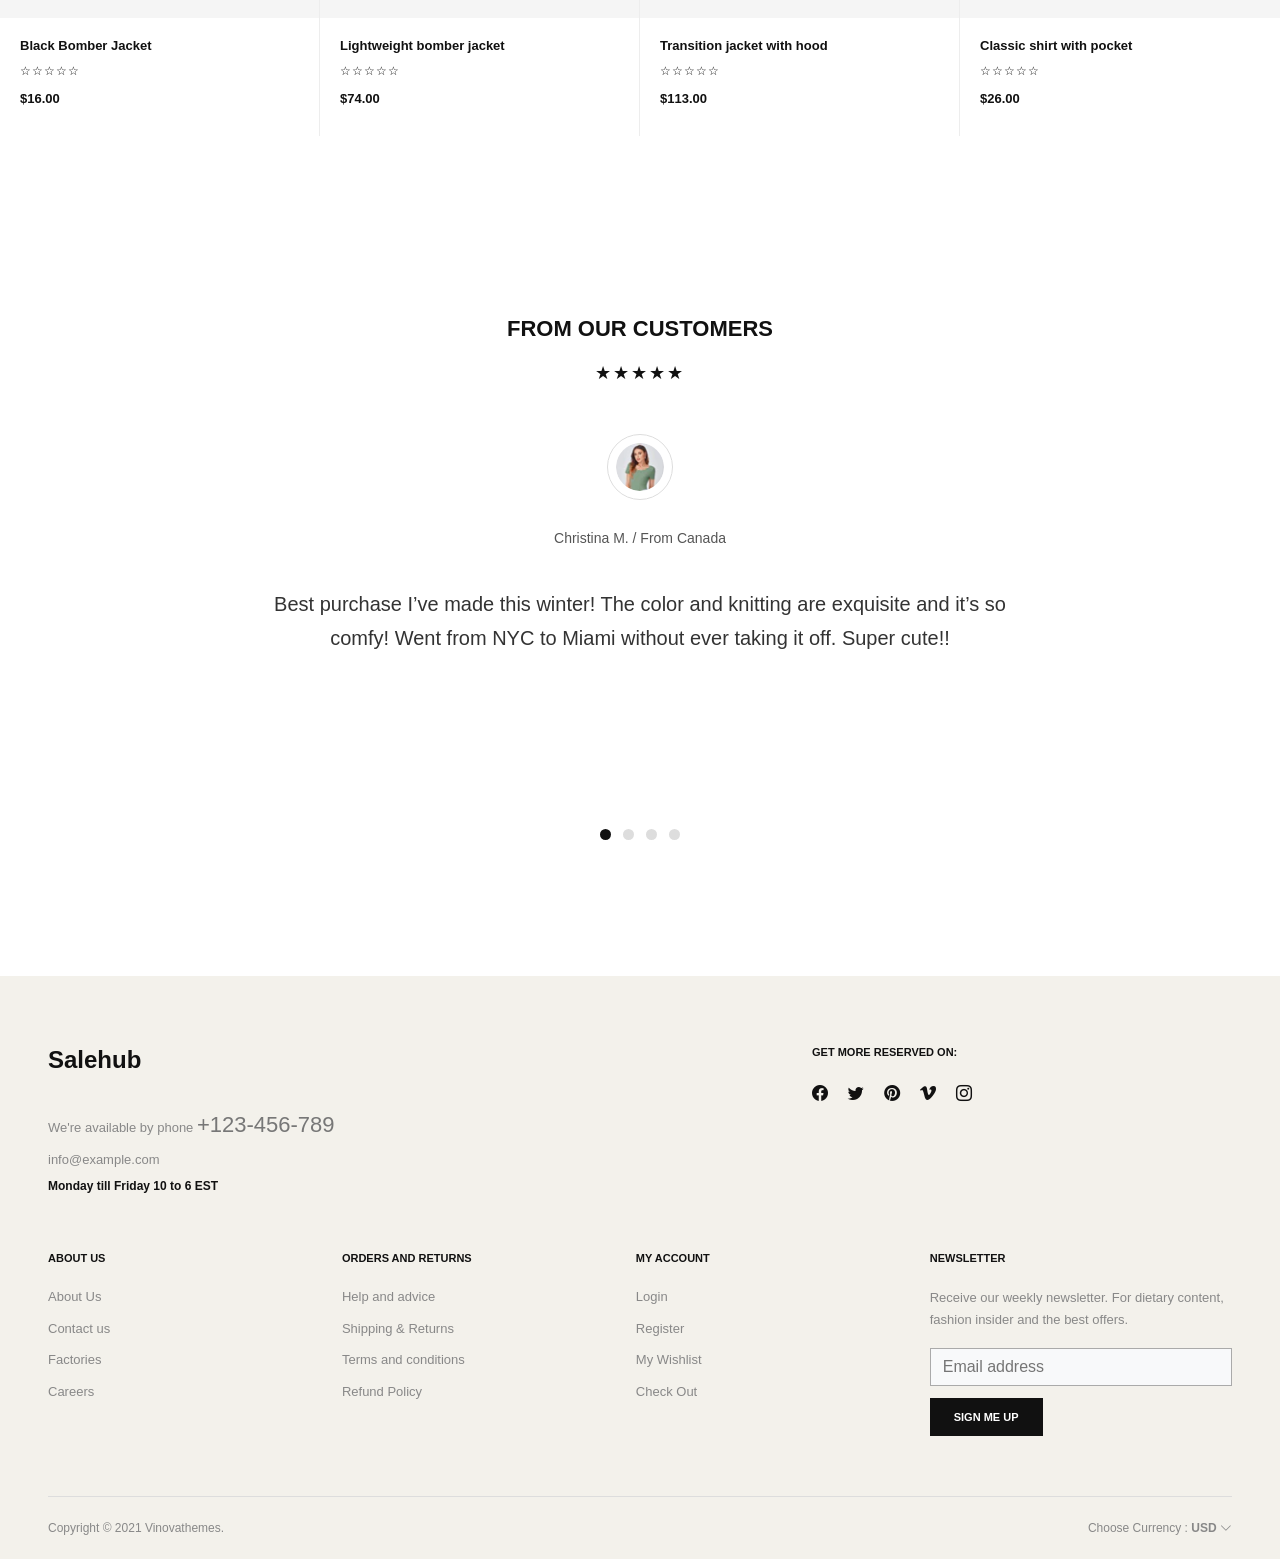
==== commit c85782c7: "update ui" ====
--- a/index.html
+++ b/index.html
@@ -1,5 +1,6 @@
 <!DOCTYPE html>
 <html lang="en">
+
 <head>
     <meta charset="UTF-8">
     <meta name="viewport" content="width=device-width, initial-scale=1.0">
@@ -8,546 +9,688 @@
     <link href="https://cdn.jsdelivr.net/npm/bootstrap@5.3.3/dist/css/bootstrap.min.css" rel="stylesheet">
     <link href="https://cdn.jsdelivr.net/npm/bootstrap-icons@1.11.3/font/bootstrap-icons.css" rel="stylesheet">
 
-    <style>
-        body {
-            font-family: Arial, Helvetica, sans-serif;
-            color: #111;
-            background: #fff;
-        }
-
-        a {
-            color: inherit;
-            text-decoration: none;
-        }
-
-        .top-header {
-            background: #050505;
-            color: #fff;
-        }
-
-        .navbar-brand {
-            font-weight: 800;
-            font-size: 24px;
-        }
-
-        .nav-link {
-            font-size: 13px;
-            font-weight: 700;
-            color: #fff;
-            text-transform: uppercase;
-            transition: 0.25s;
-        }
-
-        .nav-link:hover,
-        .nav-link.active {
-            color: #f6d27a;
-        }
-
-        .info-bar {
-            background: #fff5d8;
-            font-size: 13px;
-            font-weight: 700;
-        }
-
-        .hero {
-            background: #f5f5f5;
-        }
-
-        .hero-img {
-            width: 100%;
-            height: 620px;
-            object-fit: cover;
-        }
-
-        .section-title {
-            font-weight: 900;
-            text-transform: uppercase;
-            letter-spacing: 1px;
-        }
-
-        .product-card img {
-            width: 100%;
-            aspect-ratio: 3 / 4;
-            object-fit: cover;
-            background: #f2f2f2;
-        }
-
-        .stars {
-            font-size: 12px;
-            letter-spacing: 2px;
-        }
-
-        .price {
-            font-size: 13px;
-            font-weight: 700;
-        }
-
-        .btn-dark-custom {
-            background: #080808;
-            color: #fff;
-            border: 0;
-            padding: 13px 28px;
-            font-weight: 800;
-            font-size: 13px;
-            letter-spacing: 1px;
-            transition: 0.25s;
-        }
-
-        .btn-dark-custom:hover {
-            background: #1d1d1d;
-            color: #fff;
-            transform: translateY(-2px);
-        }
-
-        .btn-link-custom {
-            display: inline-block;
-            font-weight: 900;
-            font-size: 13px;
-            text-transform: uppercase;
-            text-decoration: underline;
-            text-underline-offset: 5px;
-            transition: 0.25s;
-        }
-
-        .btn-link-custom:hover {
-            transform: scale(1.08);
-            color: #222;
-        }
-
-        .promo {
-            background: #deddd2;
-        }
-
-        .promo-stack {
-            position: relative;
-            min-height: 360px;
-        }
-
-        .promo-stack img {
-            position: absolute;
-            width: 230px;
-            box-shadow: 0 10px 25px rgba(0,0,0,.15);
-        }
-
-        .promo-stack img:nth-child(1) {
-            left: 5%;
-            bottom: 30px;
-        }
-
-        .promo-stack img:nth-child(2) {
-            left: 28%;
-            top: 40px;
-        }
-
-        .promo-stack img:nth-child(3) {
-            right: 12%;
-            top: 10px;
-        }
-
-        .feature-img {
-            width: 100%;
-            height: 520px;
-            object-fit: cover;
-            background: #eee;
-        }
-
-        .quote {
-            max-width: 760px;
-            margin: auto;
-        }
-
-        .footer {
-            background: #f3f1ea;
-        }
-
-        .footer h6 {
-            font-weight: 900;
-            text-transform: uppercase;
-            font-size: 13px;
-        }
-
-        .footer a {
-            display: block;
-            font-size: 13px;
-            color: #555;
-            margin-bottom: 10px;
-            transition: 0.25s;
-        }
-
-        .footer a:hover {
-            color: #111;
-            text-decoration: underline;
-            text-underline-offset: 4px;
-            transform: translateX(4px);
-        }
-
-        .signup-btn {
-            background: #111;
-            color: #fff;
-            border: 0;
-            font-size: 12px;
-            font-weight: 800;
-            padding: 12px 24px;
-            transition: 0.25s;
-        }
-
-        .signup-btn:hover {
-            background: #222;
-            transform: translateX(4px);
-        }
-
-        @media (max-width: 768px) {
-            .navbar-brand {
-                font-size: 18px;
-            }
-
-            .info-bar {
-                font-size: 11px;
-                text-align: center;
-            }
-
-            .hero-img {
-                height: 430px;
-            }
-
-            .hero-content {
-                text-align: center;
-                padding: 40px 20px;
-            }
-
-            .promo-stack {
-                min-height: 260px;
-            }
-
-            .promo-stack img {
-                width: 135px;
-            }
-
-            .promo-stack img:nth-child(1) {
-                left: 8%;
-                bottom: 25px;
-            }
-
-            .promo-stack img:nth-child(2) {
-                left: 34%;
-                top: 50px;
-            }
-
-            .promo-stack img:nth-child(3) {
-                right: 8%;
-                top: 15px;
-            }
-
-            .feature-img {
-                height: 420px;
-            }
-
-            .section-title {
-                font-size: 18px;
-            }
-
-            .footer {
-                text-align: left;
-            }
-        }
-    </style>
+    <link rel="stylesheet" href="public/css/styles.css">
 </head>
 
 <body>
 
-    <!-- HEADER -->
-    <header class="top-header">
-        <nav class="navbar navbar-expand-lg navbar-dark py-3">
-            <div class="container-fluid px-4">
-                <a class="navbar-brand" href="#">Salehub</a>
-
-                <button class="navbar-toggler border-0" type="button" data-bs-toggle="collapse" data-bs-target="#mainMenu">
+   <header class="header">
+    <div class="header-inner">
+
+        <div class="header-logo">
+            <a href="#" class="logo">Salehub</a>
+        </div>
+
+        <div class="mobile-search-box">
+            <input type="text">
+            <i class="bi bi-search"></i>
+        </div>
+
+        <div class="header-content">
+
+            <div class="header-top-line">
+                <div class="shipping">
+                    <i class="bi bi-truck"></i>
+                    <span>FREE SHIPPING FOR ORDER ABOVE $200. SHOP NOW !</span>
+                </div>
+
+                <div class="header-actions">
+                    <a href="#"><i class="bi bi-search"></i><span>Search</span></a>
+                    <a href="#"><span>Account</span></a>
+                    <a href="#"><i class="bi bi-bag"></i><span>My Cart</span></a>
+                    <span class="cart-count">0</span>
+                </div>
+            </div>
+
+            <div class="header-line"></div>
+
+            <nav class="navbar navbar-expand-xl navbar-dark p-0">
+                <button class="navbar-toggler border-0 ms-auto my-2" type="button" data-bs-toggle="collapse"
+                    data-bs-target="#mainMenu">
                     <span class="navbar-toggler-icon"></span>
                 </button>
 
                 <div class="collapse navbar-collapse" id="mainMenu">
-                    <ul class="navbar-nav mx-auto gap-lg-4 mt-3 mt-lg-0">
-                        <li class="nav-item"><a class="nav-link active" href="#">Home Page</a></li>
-                        <li class="nav-item"><a class="nav-link" href="#">Shop Pages</a></li>
-                        <li class="nav-item"><a class="nav-link" href="#">Categories</a></li>
-                        <li class="nav-item"><a class="nav-link" href="#">Features</a></li>
-                        <li class="nav-item"><a class="nav-link" href="#">Elements</a></li>
+                    <ul class="navbar-nav header-menu text-uppercase">
+                        <li class="nav-item"><a class="nav-link" href="#">Denim Jacket</a></li>
+                        <li class="nav-item"><a class="nav-link" href="#">Winter Coats</a></li>
+                        <li class="nav-item"><a class="nav-link" href="#">Cardigans</a></li>
+                        <li class="nav-item"><a class="nav-link" href="#">Blazers</a></li>
+                        <li class="nav-item"><a class="nav-link" href="#">Sweater Dresses</a></li>
+                        <li class="nav-item"><a class="nav-link" href="#">Denim Shorts</a></li>
+                        <li class="nav-item"><a class="nav-link" href="#">T-Shirts</a></li>
+                        <li class="nav-item"><a class="nav-link" href="#">Accessories</a></li>
                     </ul>
-
-                    <div class="d-flex gap-3 text-white small">
-                        <i class="bi bi-search"></i>
-                        <span>Account</span>
-                        <i class="bi bi-heart"></i>
-                        <i class="bi bi-bag"></i>
-                    </div>
-                </div>
-            </div>
-        </nav>
-    </header>
-
-    <!-- INFO BAR -->
-    <section class="info-bar py-3">
-        <div class="container">
-            <div class="row gy-2 text-center">
-                <div class="col-md-4">30 DAYS RETURN<br><span class="fw-normal">Simply return it within 30 days.</span></div>
-                <div class="col-md-4">FREE DELIVERY<br><span class="fw-normal">Free shipping over $100.</span></div>
-                <div class="col-md-4">SUPPORT 24/7<br><span class="fw-normal">Contact us anytime.</span></div>
+                </div>
+            </nav>
+
+        </div>
+
+        <button class="mobile-menu-btn" type="button" data-bs-toggle="collapse" data-bs-target="#mainMenu">
+            <i class="bi bi-list"></i>
+        </button>
+
+    </div>
+</header>
+
+<section class="info-bar">
+    <div class="container-fluid px-0">
+        <div class="row g-0 text-center">
+            <div class="col-md-4 info-item">
+                <h6>30 DAYS RETURN</h6>
+                <p>Simply return it within 30 days for an exchange.</p>
+            </div>
+
+            <div class="col-md-4 info-item">
+                <h6>FREE US DELIVERY</h6>
+                <p>On orders over $200!</p>
+            </div>
+
+            <div class="col-md-4 info-item">
+                <h6>SUPPORT 24/7</h6>
+                <p>Contact us 24 hours a day, 7 days a week</p>
+            </div>
+        </div>
+    </div>
+</section>
+
+<section class="hero">
+    <div id="heroCarousel" class="carousel slide" data-bs-ride="carousel">
+
+        <div class="carousel-inner">
+
+            <div class="carousel-item active">
+                <div class="container-fluid px-0">
+                    <div class="row g-0 hero-row align-items-stretch">
+
+                        <div class="col-lg-6 hero-left">
+                            <img src="public/images/1.jpg" class="hero-main-img" alt="">
+                        </div>
+
+                        <div class="col-lg-6 hero-right">
+                            <div class="hero-middle-content">
+                                <div class="hero-number">1</div>
+
+                                <h6 class="hero-title">TOP AUTUMN TRENDING 2021</h6>
+                                <div class="carousel-indicators hero-dots">
+                                <button type="button" data-bs-target="#heroCarousel" data-bs-slide-to="0"
+                                    class="active" aria-current="true"></button>
+
+                                <button type="button" data-bs-target="#heroCarousel" data-bs-slide-to="1"></button>
+
+                                <button type="button" data-bs-target="#heroCarousel" data-bs-slide-to="2"></button>
+                            </div>
+                            </div>
+
+                            <img src="public/images/2.webp" class="hero-product-img" alt="">
+
+                            <p class="hero-product-name">Denim jacket</p>
+                            <div class="hero-stars">★★★★☆</div>
+                            <p class="hero-price">$62.00</p>
+
+                            
+                        </div>
+
+                    </div>
+                </div>
+            </div>
+
+            <div class="carousel-item">
+                <div class="container-fluid px-0">
+                    <div class="row g-0 hero-row align-items-stretch">
+
+                        <div class="col-lg-6 hero-left">
+                            <img src="public/images/1.jpg" class="hero-main-img" alt="">
+                        </div>
+
+                        <div class="col-lg-6 hero-right">
+                            <div class="hero-middle-content">
+                                <div class="hero-number">2</div>
+
+                                <h6 class="hero-title">TOP AUTUMN TRENDING 2021</h6>
+                                  <div class="carousel-indicators hero-dots">
+                                <button type="button" data-bs-target="#heroCarousel" data-bs-slide-to="0"></button>
+
+                                <button type="button" data-bs-target="#heroCarousel" data-bs-slide-to="1"
+                                    class="active" aria-current="true"></button>
+
+                                <button type="button" data-bs-target="#heroCarousel" data-bs-slide-to="2"></button>
+                            </div>
+                            </div>
+
+                            <img src="public/images/2.webp" class="hero-product-img" alt="">
+
+                            <p class="hero-product-name">Denim jacket</p>
+                            <div class="hero-stars">★★★★☆</div>
+                            <p class="hero-price">$62.00</p>
+
+                          
+                        </div>
+
+                    </div>
+                </div>
+            </div>
+
+            <div class="carousel-item">
+                <div class="container-fluid px-0">
+                    <div class="row g-0 hero-row align-items-stretch">
+
+                        <div class="col-lg-6 hero-left">
+                            <img src="public/images/1.jpg" class="hero-main-img" alt="">
+                        </div>
+
+                        <div class="col-lg-6 hero-right">
+                            <div class="hero-middle-content">
+                                <div class="hero-number">3</div>
+
+                                <h6 class="hero-title">TOP AUTUMN TRENDING 2021</h6>
+                                 <div class="carousel-indicators hero-dots">
+                                <button type="button" data-bs-target="#heroCarousel" data-bs-slide-to="0"></button>
+
+                                <button type="button" data-bs-target="#heroCarousel" data-bs-slide-to="1"></button>
+
+                                <button type="button" data-bs-target="#heroCarousel" data-bs-slide-to="2"
+                                    class="active" aria-current="true"></button>
+                            </div>
+                            </div>
+
+                            <img src="public/images/2.webp" class="hero-product-img" alt="">
+
+                            <p class="hero-product-name">Denim jacket</p>
+                            <div class="hero-stars">★★★★☆</div>
+                            <p class="hero-price">$62.00</p>
+
+                           
+                        </div>
+
+                    </div>
+                </div>
+            </div>
+
+        </div>
+    </div>
+</section>
+
+    <section class="denim-section">
+        <div class="container-fluid px-4 px-xl-5">
+            <div class="row align-items-center gy-5">
+
+                <div class="col-lg-4 denim-content">
+                    <h2>DENIM COLLECTION</h2>
+
+                    <p>
+                        Discover the collection of denim - Shop top designers and SaleHub
+                        design! Get personalised size recommendations with SaleHub fit
+                        assistant
+                    </p>
+
+                    <a href="#">VIEW ALL COLLECTION</a>
+                </div>
+
+                <div class="col-lg-8 denim-slider-wrap">
+                    <div id="denimCarousel" class="carousel slide">
+                        <div class="carousel-inner">
+
+                            <div class="carousel-item active">
+                                <div class="row g-3">
+
+                                    <div class="col-6 col-md-4">
+                                        <div class="product-card">
+                                            <img src="public/images/3.jpg" alt="">
+                                            <h6>Eco Aware organic cotton top</h6>
+                                            <div class="stars">★★★★★</div>
+                                            <p>$39.00</p>
+                                        </div>
+                                    </div>
+
+                                    <div class="col-6 col-md-4">
+                                        <div class="product-card">
+                                            <img src="public/images/4.jpg" alt="">
+                                            <h6>Basic sweat joggers</h6>
+                                            <div class="stars">★★★★★</div>
+                                            <p>$11.00 <span>$13.00</span></p>
+                                        </div>
+                                    </div>
+
+                                    <div class="col-6 col-md-4 d-none d-md-block">
+                                        <div class="product-card">
+                                            <img src="public/images/5.jpg" alt="">
+                                            <h6>Embossed knit cardigan</h6>
+                                            <div class="stars">★★★★★</div>
+                                            <p>$18.00</p>
+                                        </div>
+                                    </div>
+
+                                </div>
+                            </div>
+
+                            <div class="carousel-item">
+                                <div class="row g-3">
+
+                                    <div class="col-6 col-md-4">
+                                        <div class="product-card">
+                                            <img src="public/images/6.jpg" alt="">
+                                            <h6>Every Cloud Intarsia Knit Jumper</h6>
+                                            <div class="stars">★★★★★</div>
+                                            <p>$39.00</p>
+                                        </div>
+                                    </div>
+
+                                    <div class="col-6 col-md-4">
+                                        <div class="product-card">
+                                            <img src="public/images/7.jpg" alt="">
+                                            <h6>Yellow knit sweater</h6>
+                                            <div class="stars">★★★★★</div>
+                                            <p>$42.00</p>
+                                        </div>
+                                    </div>
+
+                                    <div class="col-6 col-md-4 d-none d-md-block">
+                                        <div class="product-cardproduct-card">
+                                            <img src="public/images/8.jpg" alt="">
+                                            <h6>Soft autumn cardigan</h6>
+                                            <div class="stars">★★★★★</div>
+                                            <p>$45.00</p>
+                                        </div>
+                                    </div>
+
+                                </div>
+                            </div>
+
+                        </div>
+
+                        <button class="carousel-control-next denim-next" type="button" data-bs-target="#denimCarousel"
+                            data-bs-slide="next">
+                            <span class="bi bi-chevron-right"></span>
+                        </button>
+
+                        <div class="denim-progress">
+                            <span></span>
+                        </div>
+
+                    </div>
+                </div>
+
             </div>
         </div>
     </section>
 
-    <!-- HERO -->
-    <section class="hero">
-        <div class="container-fluid px-0">
-            <div class="row g-0 align-items-center">
-                <div class="col-lg-6">
-                    <img src="https://images.unsplash.com/photo-1524504388940-b1c1722653e1?w=900" class="hero-img" alt="">
-                </div>
-
-                <div class="col-lg-6 hero-content">
-                    <div class="text-center">
-                        <img src="https://images.unsplash.com/photo-1515886657613-9f3515b0c78f?w=400" width="230" class="mb-4" alt="">
-                        <h6 class="section-title">Top Autumn Trending 2024</h6>
-                        <p class="small mb-1">V-neck blouse</p>
-                        <div class="stars">★★★★★</div>
-                        <div class="price">$24.00</div>
-                    </div>
-                </div>
-            </div>
-        </div>
-    </section>
-
-    <!-- DENIM COLLECTION -->
-    <section class="py-5 py-lg-7">
-        <div class="container-fluid px-4 px-lg-5">
+    <section class="promo-section">
+        <div class="container-fluid px-4 px-xl-5">
             <div class="row align-items-center gy-5">
-                <div class="col-lg-4">
-                    <h4 class="section-title">Denim Collection</h4>
-                    <p class="small text-muted">
-                        These are selections of denim jackets, coats and stylish daily wear.
+
+                <div class="col-lg-5">
+                    <h6>FEATURED PRODUCT</h6>
+                    <h2>Every Cloud Intarsia<br>Knit Jumper</h2>
+                    <p>
+                        Putting fashion-conscious details together with beautiful materials.
+                        Give your wardrobe a fresh and playful update.
                     </p>
-                    <a href="#" class="btn-link-custom">View All Collection</a>
-                </div>
-
-                <div class="col-lg-8">
-                    <div class="row g-3">
-                        <div class="col-6 col-md-4">
-                            <div class="product-card">
-                                <img src="https://images.unsplash.com/photo-1512310604669-443f26c35f52?w=500" alt="">
-                                <p class="small fw-bold mt-3 mb-1">Plaid blazer jacket</p>
-                                <div class="stars">★★★★★</div>
-                                <div class="price">$29.00</div>
-                            </div>
-                        </div>
-
-                        <div class="col-6 col-md-4">
-                            <div class="product-card">
-                                <img src="https://images.unsplash.com/photo-1487412720507-e7ab37603c6f?w=500" alt="">
-                                <p class="small fw-bold mt-3 mb-1">Black bomber jacket</p>
-                                <div class="stars">★★★★★</div>
-                                <div class="price">$79.00</div>
-                            </div>
-                        </div>
-
-                        <div class="col-6 col-md-4">
-                            <div class="product-card">
-                                <img src="https://images.unsplash.com/photo-1529139574466-a303027c1d8b?w=500" alt="">
-                                <p class="small fw-bold mt-3 mb-1">Yellow knit cardigan</p>
-                                <div class="stars">★★★★★</div>
-                                <div class="price">$35.00</div>
-                            </div>
-                        </div>
-                    </div>
-                </div>
-            </div>
-        </div>
-    </section>
-
-    <!-- PROMO -->
-    <section class="promo py-5">
-        <div class="container">
-            <div class="row align-items-center gy-5">
-                <div class="col-lg-5">
-                    <h6 class="section-title small">Featured Product</h6>
-                    <h2 class="fw-bold">Every Cloud Intarsia<br>Knit Jumper</h2>
-                    <p class="text-muted small">
-                        A fresh jumper designed for a relaxed but polished everyday outfit.
-                    </p>
-                    <button class="btn-dark-custom">BUY NOW</button>
+                    <button>BUY NOW</button>
                 </div>
 
                 <div class="col-lg-7">
                     <div class="promo-stack">
-                        <img src="https://images.unsplash.com/photo-1515886657613-9f3515b0c78f?w=400" alt="">
-                        <img src="https://images.unsplash.com/photo-1529139574466-a303027c1d8b?w=400" alt="">
-                        <img src="https://images.unsplash.com/photo-1524504388940-b1c1722653e1?w=400" alt="">
-                    </div>
-                </div>
+                        <img src="public/images/6.jpg" alt="">
+                        <img src="public/images/7.jpg" alt="">
+                        <img src="public/images/8.jpg" alt="">
+                    </div>
+                </div>
+
             </div>
         </div>
     </section>
 
-    <!-- FEATURE BLOCKS -->
-    <section>
+    <!-- FEATURE SECTION -->
+    <section class="feature-section">
         <div class="container-fluid px-0">
+
+            <!-- BLOCK TOP -->
             <div class="row g-0 align-items-center">
+
                 <div class="col-md-6">
-                    <img src="https://images.unsplash.com/photo-1508214751196-bcfd4ca60f91?w=900" class="feature-img" alt="">
-                </div>
-                <div class="col-md-6 p-5">
-                    <h4 class="fw-bold">Women’s<br>Denim mini dress</h4>
-                    <p class="small text-muted">
-                        Denim is given a modern twist with a delicate summer mood.
+                    <img src="public/images/9.webp" class="feature-img" alt="">
+                </div>
+
+                <div class="col-md-6 feature-text feature-text-right">
+
+                    <div class="feature-heading">
+                        <span class="feature-line"></span>
+
+                        <h4>
+                            Women's<br>
+                            Denim mini dress
+                        </h4>
+                    </div>
+
+                    <p>
+                        Does it get any more summertime than a classic summer dress?
+                        This wardrobe icon has earned its rightful place on our list of
+                        sunshine must-haves for a good reason
                     </p>
-                    <a href="#" class="btn-link-custom">View More</a>
-                </div>
-            </div>
-
+
+                    <a href="#">VIEW MORE</a>
+
+                </div>
+
+            </div>
+
+            <!-- BLOCK BOTTOM -->
             <div class="row g-0 align-items-center flex-md-row-reverse">
+
                 <div class="col-md-6">
-                    <img src="https://images.unsplash.com/photo-1496747611176-843222e1e57c?w=900" class="feature-img" alt="">
-                </div>
-                <div class="col-md-6 p-5 text-md-end">
-                    <h4 class="fw-bold">Handbag<br>with a chain</h4>
-                    <p class="small text-muted">
-                        Shop the latest handbag for perfect daily styling.
+                    <img src="public/images/10.webp" class="feature-img" alt="">
+                </div>
+
+                <div class="col-md-6 feature-text feature-text-left">
+
+                    <div class="feature-heading">
+                        <span class="feature-line"></span>
+
+                        <h4>
+                            Handbag<br>
+                            with a chain
+                        </h4>
+                    </div>
+
+                    <p>
+                        Shop the 27 best chain handbags for fall at a range of prices so
+                        wide we're guaranteeing there's something for everyone
                     </p>
-                    <a href="#" class="btn-link-custom">View More</a>
-                </div>
-            </div>
+
+                    <a href="#">VIEW MORE</a>
+
+                </div>
+
+            </div>
+
         </div>
     </section>
 
-    <!-- QUOTE -->
-    <section class="py-5 text-center">
+    <section class="mission-section text-center">
         <div class="container">
-            <div class="quote">
-                <h6 class="section-title small">Our Mission</h6>
-                <h3 class="fw-bold">
-                    “Being perfectly well-dressed gives one a tranquillity that no religion can bestow”
-                </h3>
-                <p class="small text-muted mt-4">
-                    Clean, minimal, elegant and modern fashion collection for everyday lifestyle.
-                </p>
-            </div>
+            <h6>OUR MISSION</h6>
+            <h2>
+                “Being perfectly well-dressed gives one a tranquillity that no religion can bestow”
+            </h2>
+            <p>
+                Clean, minimal, elegant and modern fashion collection for everyday lifestyle.
+            </p>
         </div>
     </section>
 
-    <!-- FOR HIM -->
-    <section class="py-5">
-        <div class="container-fluid px-4 px-lg-5">
-            <div class="text-center mb-4">
-                <h4 class="section-title">For Him</h4>
-            </div>
-
-            <div class="row g-3">
-                <div class="col-6 col-md-3">
-                    <div class="product-card">
-                        <img src="https://images.unsplash.com/photo-1516257984-b1b4d707412e?w=500" alt="">
-                        <p class="small fw-bold mt-3 mb-1">Classic wool coat</p>
-                        <div class="stars">★★★★★</div>
-                        <div class="price">$220.00</div>
-                    </div>
-                </div>
-
-                <div class="col-6 col-md-3">
-                    <div class="product-card">
-                        <img src="https://images.unsplash.com/photo-1506794778202-cad84cf45f1d?w=500" alt="">
-                        <p class="small fw-bold mt-3 mb-1">Black denim jacket</p>
-                        <div class="stars">★★★★★</div>
-                        <div class="price">$85.00</div>
-                    </div>
-                </div>
-
-                <div class="col-6 col-md-3">
-                    <div class="product-card">
-                        <img src="https://images.unsplash.com/photo-1520975682031-a6dd67062f5f?w=500" alt="">
-                        <p class="small fw-bold mt-3 mb-1">Printed T-shirt</p>
-                        <div class="stars">★★★★★</div>
-                        <div class="price">$84.00</div>
-                    </div>
-                </div>
-
-                <div class="col-6 col-md-3">
-                    <div class="product-card">
-                        <img src="https://images.unsplash.com/photo-1500648767791-00dcc994a43e?w=500" alt="">
-                        <p class="small fw-bold mt-3 mb-1">Hooded sweatshirt</p>
-                        <div class="stars">★★★★★</div>
-                        <div class="price">$74.00</div>
-                    </div>
-                </div>
-            </div>
+    <section class="men-section">
+        <div class="container-fluid px-0">
+
+            <div class="men-header">
+                <ul class="men-tabs">
+                    <li><a href="#" class="active">Outerwear</a></li>
+                    <li><a href="#">Sweaters</a></li>
+                    <li><a href="#">Jackets</a></li>
+                    <li><a href="#">Trousers</a></li>
+                    <li><a href="#">T-Shirts</a></li>
+                </ul>
+
+                <h2>FOR HIM</h2>
+
+                <a href="#" class="men-view">
+                    <span></span>
+                    VIEW ALL COLLECTION
+                </a>
+            </div>
+
+            <div class="row g-0">
+                <div class="col-6 col-md-3 men-card">
+                    <img src="public/images/11.jpg" alt="">
+                    <div class="men-info">
+                        <h6>Classic one-breasted jacket</h6>
+                        <div class="stars">☆☆☆☆☆</div>
+                        <p>$21.00</p>
+                    </div>
+                </div>
+
+                <div class="col-6 col-md-3 men-card">
+                    <img src="public/images/12.jpg" alt="">
+                    <div class="men-info">
+                        <h6>Black Denim Jacket</h6>
+                        <div class="stars">☆☆☆☆☆</div>
+                        <p>$85.00</p>
+                    </div>
+                </div>
+
+                <div class="col-6 col-md-3 men-card">
+                    <img src="public/images/13.jpg" alt="">
+                    <div class="men-info">
+                        <h6>T-shirt with slogan</h6>
+                        <div class="stars">☆☆☆☆☆</div>
+                        <p>$104.00</p>
+                    </div>
+                </div>
+
+                <div class="col-6 col-md-3 men-card">
+                    <img src="public/images/14.jpg" alt="">
+                    <div class="men-info">
+                        <h6>Blended wool coat</h6>
+                        <div class="stars">☆☆☆☆☆</div>
+                        <p>$14.00</p>
+                    </div>
+                </div>
+
+                <div class="col-6 col-md-3 men-card">
+                    <img src="public/images/15.jpg" alt="">
+                    <div class="men-info">
+                        <h6>Black Bomber Jacket</h6>
+                        <div class="stars">☆☆☆☆☆</div>
+                        <p>$16.00</p>
+                    </div>
+                </div>
+
+                <div class="col-6 col-md-3 men-card">
+                    <img src="public/images/16.jpg" alt="">
+                    <div class="men-info">
+                        <h6>Lightweight bomber jacket</h6>
+                        <div class="stars">☆☆☆☆☆</div>
+                        <p>$74.00</p>
+                    </div>
+                </div>
+
+                <div class="col-6 col-md-3 men-card">
+                    <img src="public/images/17.jpg" alt="">
+                    <div class="men-info">
+                        <h6>Transition jacket with hood</h6>
+                        <div class="stars">☆☆☆☆☆</div>
+                        <p>$113.00</p>
+                    </div>
+                </div>
+
+                <div class="col-6 col-md-3 men-card">
+                    <img src="public/images/18.jpg" alt="">
+                    <div class="men-info">
+                        <h6>Classic shirt with pocket</h6>
+                        <div class="stars">☆☆☆☆☆</div>
+                        <p>$26.00</p>
+                    </div>
+                </div>
+            </div>
+
         </div>
     </section>
 
-    <!-- REVIEW -->
-    <section class="py-5 text-center">
+    <section class="review-section text-center">
+
         <div class="container">
-            <h4 class="section-title">From Our Customers</h4>
-            <div class="stars my-3">★★★★★</div>
-            <img src="https://images.unsplash.com/photo-1494790108377-be9c29b29330?w=120" class="rounded-circle mb-3" width="55" height="55" alt="">
-            <p class="small text-muted mx-auto" style="max-width: 650px;">
-                Best purchase I’ve made this winter! The color and knitting are exquisite.
-            </p>
-        </div>
+
+            <h2>FROM OUR CUSTOMERS</h2>
+
+            <div class="review-stars">
+                ★★★★★
+            </div>
+
+            <div id="reviewCarousel" class="carousel slide" data-bs-ride="carousel">
+
+                <div class="carousel-inner">
+
+                    <!-- ITEM 1 -->
+                    <div class="carousel-item active">
+
+                        <div class="review-avatar-wrap">
+                            <img src="public/images/19.png" class="review-avatar" alt="">
+                        </div>
+
+                        <div class="review-name">
+                            Christina M. / From Canada
+                        </div>
+
+                        <p class="review-text">
+                            Best purchase I’ve made this winter! The color and knitting are
+                            exquisite and it’s so comfy! Went from NYC to Miami without ever
+                            taking it off. Super cute!!
+                        </p>
+
+                    </div>
+
+                    <!-- ITEM 2 -->
+                    <div class="carousel-item">
+
+                        <div class="review-avatar-wrap">
+                            <img src="public/images/19.png" class="review-avatar" alt="">
+                        </div>
+
+                        <div class="review-name">
+                            Jessica T. / From New York
+                        </div>
+
+                        <p class="review-text">
+                            Amazing quality and very fast shipping. Definitely one of my
+                            favorite fashion purchases this year.
+                        </p>
+
+                    </div>
+
+                    <!-- ITEM 3 -->
+                    <div class="carousel-item">
+
+                        <div class="review-avatar-wrap">
+                            <img src="public/images/19.png" class="review-avatar" alt="">
+                        </div>
+
+                        <div class="review-name">
+                            Amanda L. / From London
+                        </div>
+
+                        <p class="review-text">
+                            The material feels premium and the fit is absolutely perfect.
+                            Would highly recommend to everyone.
+                        </p>
+
+                    </div>
+
+                    <!-- ITEM 4 -->
+                    <div class="carousel-item">
+
+                        <div class="review-avatar-wrap">
+                            <img src="public/images/19.png" class="review-avatar" alt="">
+                        </div>
+
+                        <div class="review-name">
+                            Sarah K. / From Paris
+                        </div>
+
+                        <p class="review-text">
+                            Elegant design, comfortable to wear and looks exactly like the
+                            photos. Love it so much!
+                        </p>
+
+                    </div>
+
+                </div>
+
+                <!-- DOT -->
+                <div class="carousel-indicators review-dots">
+
+                    <button type="button" data-bs-target="#reviewCarousel" data-bs-slide-to="0" class="active"></button>
+
+                    <button type="button" data-bs-target="#reviewCarousel" data-bs-slide-to="1"></button>
+
+                    <button type="button" data-bs-target="#reviewCarousel" data-bs-slide-to="2"></button>
+
+                    <button type="button" data-bs-target="#reviewCarousel" data-bs-slide-to="3"></button>
+
+                </div>
+
+            </div>
+
+        </div>
+
     </section>
 
-    <!-- FOOTER -->
-    <footer class="footer pt-5">
-        <div class="container-fluid px-4 px-lg-5">
-            <div class="row gy-4">
-                <div class="col-md-3">
-                    <h4 class="fw-bold">Salehub</h4>
-                    <p class="small text-muted">
-                        We make fashion easier.<br>
-                        +123-456-789
-                    </p>
-                </div>
-
-                <div class="col-6 col-md-2">
-                    <h6>About Us</h6>
-                    <a href="#">About Us</a>
-                    <a href="#">Careers</a>
-                    <a href="#">Fashion</a>
-                    <a href="#">Contact</a>
-                </div>
-
-                <div class="col-6 col-md-2">
-                    <h6>Shopping Guide</h6>
-                    <a href="#">Help Center</a>
-                    <a href="#">Shipping Info</a>
-                    <a href="#">Returns</a>
-                    <a href="#">Privacy Policy</a>
-                </div>
-
-                <div class="col-6 col-md-2">
-                    <h6>My Account</h6>
-                    <a href="#">Login</a>
-                    <a href="#">Register</a>
-                    <a href="#">My Wishlist</a>
-                    <a href="#">Checkout</a>
-                </div>
-
-                <div class="col-md-3">
-                    <h6>Newsletter</h6>
-                    <p class="small text-muted">Subscribe to receive updates and new arrivals.</p>
-                    <input type="email" class="form-control form-control-sm mb-2" placeholder="Email address">
-                    <button class="signup-btn">
-                        SIGN ME UP <i class="bi bi-arrow-right ms-2"></i>
-                    </button>
-                </div>
-            </div>
-
-            <hr class="my-4">
-
-            <div class="d-flex flex-column flex-md-row justify-content-between small text-muted pb-4">
-                <span>Copyright © 2024 Salehub.</span>
-                <span>Discover New Fashion</span>
-            </div>
-        </div>
-    </footer>
-
+   <footer class="footer">
+    <div class="container-fluid px-4 px-xl-5">
+
+        <div class="footer-top">
+            <div>
+                <h3 class="footer-logo">Salehub</h3>
+                <p>We're available by phone <span>+123-456-789</span></p>
+                <p>info@example.com</p>
+                <strong>Monday till Friday 10 to 6 EST</strong>
+            </div>
+
+            <div class="footer-social-box">
+                <h6>GET MORE RESERVED ON:</h6>
+                <div class="footer-social">
+                    <a href="#"><i class="bi bi-facebook"></i></a>
+                    <a href="#"><i class="bi bi-twitter"></i></a>
+                    <a href="#"><i class="bi bi-pinterest"></i></a>
+                    <a href="#"><i class="bi bi-vimeo"></i></a>
+                    <a href="#"><i class="bi bi-instagram"></i></a>
+                </div>
+            </div>
+        </div>
+
+        <div class="footer-middle">
+            <div>
+                <h6>ABOUT US</h6>
+                <a href="#">About Us</a>
+                <a href="#">Contact us</a>
+                <a href="#">Factories</a>
+                <a href="#">Careers</a>
+            </div>
+
+            <div>
+                <h6>ORDERS AND RETURNS</h6>
+                <a href="#">Help and advice</a>
+                <a href="#">Shipping & Returns</a>
+                <a href="#">Terms and conditions</a>
+                <a href="#">Refund Policy</a>
+            </div>
+
+            <div>
+                <h6>MY ACCOUNT</h6>
+                <a href="#">Login</a>
+                <a href="#">Register</a>
+                <a href="#">My Wishlist</a>
+                <a href="#">Check Out</a>
+            </div>
+
+            <div class="footer-newsletter">
+                <h6>NEWSLETTER</h6>
+                <p>Receive our weekly newsletter. For dietary content, fashion insider and the best offers.</p>
+                <input class="bg-light" type="email" placeholder="Email address">
+                <button>SIGN ME UP</button>
+            </div>
+        </div>
+
+        <div class="footer-bottom">
+            <span>Copyright © 2021 Vinovathemes.</span>
+            <img src="public/images/payment.png" alt="">
+            <span>Choose Currency : <b>USD</b> <i class="bi bi-chevron-down"></i></span>
+        </div>
+
+    </div>
+</footer>
     <script src="https://cdn.jsdelivr.net/npm/bootstrap@5.3.3/dist/js/bootstrap.bundle.min.js"></script>
-    dasdasdsaddddddddddddddddddddddddddd
+    <script src="public/js/scripts.js"></script>
+
 </body>
+
 </html>
--- a/public/css/styles.css
+++ b/public/css/styles.css
@@ -0,0 +1,2032 @@
+/* =========================
+   GLOBAL
+========================= */
+
+body {
+    margin: 0;
+    padding: 0;
+    font-family: Arial, Helvetica, sans-serif;
+    background-color: #fff;
+    color: #111;
+    overflow-x: hidden;
+}
+
+a {
+    text-decoration: none;
+    color: inherit;
+}
+
+img {
+    max-width: 100%;
+    display: block;
+}
+
+/* =========================
+   HEADER
+========================= */
+
+.header {
+    background: #000;
+    color: #fff;
+}
+
+.header-inner {
+    display: grid;
+    grid-template-columns: 260px 1fr;
+    min-height: 145px;
+    padding: 0 48px;
+}
+
+.header-logo {
+    display: flex;
+    align-items: center;
+}
+
+.logo {
+    color: #fff;
+    font-size: 42px;
+    font-weight: 900;
+    line-height: 1;
+}
+
+.header-content {
+    min-width: 0;
+}
+
+.header-top-line {
+    height: 72px;
+    display: flex;
+    align-items: center;
+    justify-content: space-between;
+    gap: 30px;
+}
+
+.shipping {
+    display: flex;
+    align-items: center;
+    gap: 10px;
+    color: #fff;
+    font-size: 12px;
+    font-weight: 900;
+    letter-spacing: .4px;
+    white-space: nowrap;
+}
+
+.header-actions {
+    display: flex;
+    align-items: center;
+    gap: 28px;
+    white-space: nowrap;
+}
+
+.header-actions a {
+    color: #fff;
+    font-size: 13px;
+    display: inline-flex;
+    align-items: center;
+    gap: 8px;
+}
+
+.header-actions i {
+    font-size: 24px;
+    line-height: 1;
+}
+
+.cart-count {
+    width: 20px;
+    height: 20px;
+    background: #f1d56f;
+    color: #111;
+    border-radius: 50%;
+    display: grid;
+    place-items: center;
+    font-size: 11px;
+    font-weight: 900;
+}
+
+.header-line {
+    height: 1px;
+    background: #242424;
+}
+
+.header .navbar {
+    min-height: 72px;
+}
+
+.header-menu {
+    width: 100%;
+    display: flex;
+    justify-content: space-between;
+    gap: 24px;
+}
+
+.header-menu .nav-link {
+    color: #fff;
+    font-size: 13px;
+    font-weight: 900;
+    line-height: 1;
+    padding: 27px 0;
+    white-space: nowrap;
+}
+
+.header-menu .nav-link:hover {
+    color: #f1d56f;
+}
+
+/* tablet + mobile */
+@media (max-width: 1199.98px) {
+    .header-inner {
+        display: block;
+        min-height: auto;
+        padding: 0 28px;
+    }
+
+    .header-logo {
+        height: 70px;
+        justify-content: space-between;
+    }
+
+    .logo {
+        font-size: 34px;
+    }
+
+    .header-top-line {
+        height: auto;
+        padding-bottom: 18px;
+        justify-content: space-between;
+    }
+
+    .shipping {
+        font-size: 11px;
+    }
+
+    .header-actions {
+        gap: 16px;
+    }
+
+    .header-actions a span {
+        display: none;
+    }
+
+    .header-actions i {
+        font-size: 22px;
+    }
+
+    .header .navbar {
+        min-height: auto;
+    }
+
+    .header-menu {
+        display: block;
+        width: 100%;
+    }
+
+    .header-menu .nav-link {
+        padding: 14px 0;
+        border-bottom: 1px solid #222;
+    }
+}
+
+@media (max-width: 575.98px) {
+    .header-inner {
+        padding: 0 18px;
+    }
+
+    .logo {
+        font-size: 28px;
+    }
+
+    .shipping {
+        display: none;
+    }
+
+    .header-top-line {
+        justify-content: flex-end;
+    }
+}
+
+/* =========================
+   INFO BAR
+========================= */
+
+.info-bar {
+    background-color: #fff1c9;
+}
+
+.info-item {
+    padding: 22px 10px;
+    border-right: 1px solid #e5dcb8;
+}
+
+.info-item:last-child {
+    border-right: 0;
+}
+
+.info-item h6 {
+    font-size: 15px;
+    font-weight: 900;
+    margin-bottom: 8px;
+}
+
+.info-item p {
+    margin: 0;
+    font-size: 14px;
+}
+
+/* =========================
+   HERO
+========================= */
+
+.hero {
+    background-color: #f3f3f3;
+}
+
+#heroCarousel {
+    position: relative;
+}
+
+.hero-row {
+    min-height: 520px;
+}
+
+.hero-left {
+    background-color: #ececec;
+
+    display: flex;
+    align-items: center;
+    justify-content: center;
+}
+
+.hero-main-img {
+    width: 100%;
+    height: 520px;
+
+    object-fit: contain;
+    object-position: center bottom;
+
+    display: block;
+}
+
+.hero-right {
+    position: relative;
+
+    min-height: 520px;
+
+    background-color: #f5f5f5;
+
+    display: flex;
+    flex-direction: column;
+    align-items: center;
+    justify-content: center;
+}
+
+/* CONTENT MIDDLE */
+
+.hero-middle-content {
+    position: absolute;
+
+    left: 0;
+    top: 50%;
+
+    transform: translate(-50%, -50%);
+
+    z-index: 20;
+
+    display: flex;
+    flex-direction: column;
+    align-items: center;
+}
+
+/* NUMBER */
+
+.hero-number {
+    width: 52px;
+    height: 52px;
+
+    border: 1px solid #111;
+    border-radius: 50%;
+
+    display: grid;
+    place-items: center;
+
+    background-color: #f5f5f5;
+
+    font-size: 18px;
+    font-weight: 800;
+
+    margin-bottom: 22px;
+}
+
+/* TITLE */
+
+.hero-title {
+    font-size: 16px;
+    font-weight: 900;
+
+    letter-spacing: 4px;
+    white-space: nowrap;
+
+    margin: 0 0 30px;
+}
+
+/* DOT */
+
+.hero-dots {
+    position: static;
+
+    margin: 0;
+
+    display: flex;
+    gap: 10px;
+}
+
+.hero-dots [data-bs-target] {
+    width: 11px;
+    height: 11px;
+
+    border: 0;
+    border-radius: 50%;
+
+    background-color: #d8d8d8;
+
+    opacity: 1;
+
+    margin: 0;
+}
+
+.hero-dots .active {
+    background-color: #111;
+}
+
+/* PRODUCT */
+
+.hero-product-img {
+    width: 210px;
+    height: 250px;
+
+    object-fit: contain;
+
+    background-color: #f1f1f1;
+
+    margin-bottom: 18px;
+}
+
+.hero-product-name {
+    font-size: 14px;
+    font-weight: 700;
+
+    margin-bottom: 12px;
+}
+
+.hero-stars {
+    font-size: 18px;
+    letter-spacing: 2px;
+
+    margin-bottom: 12px;
+}
+
+.hero-price {
+    font-size: 14px;
+    font-weight: 900;
+}
+
+
+/* =========================
+   DENIM SECTION
+========================= */
+
+.denim-section {
+    padding: 120px 0 110px;
+    background-color: #fff;
+}
+
+.denim-content h2 {
+    font-size: 30px;
+    font-weight: 900;
+    margin-bottom: 25px;
+}
+
+.denim-content p {
+    color: #666;
+
+    font-size: 16px;
+    line-height: 1.8;
+
+    max-width: 470px;
+
+    margin-bottom: 35px;
+}
+
+.denim-content a {
+    font-size: 12px;
+    font-weight: 900;
+}
+
+.product-card img {
+    width: 100%;
+    height: 390px;
+
+    object-fit: contain;
+
+    background-color: #f3f3f3;
+}
+
+.product-card h6 {
+    font-size: 14px;
+    font-weight: 700;
+
+    margin-top: 18px;
+    margin-bottom: 8px;
+}
+
+.product-card .stars {
+    font-size: 14px;
+    letter-spacing: 3px;
+
+    margin-bottom: 8px;
+}
+
+.product-card p {
+    font-size: 14px;
+    font-weight: 900;
+}
+
+.product-card p span {
+    color: #aaa;
+    margin-left: 5px;
+    text-decoration: line-through;
+}
+
+/* ARROW */
+
+.denim-next {
+    width: 62px;
+    height: 62px;
+
+    background-color: #111;
+    border-radius: 50%;
+
+    opacity: 1;
+
+    top: 42%;
+    right: -70px;
+}
+
+.denim-next span {
+    color: #fff;
+    font-size: 28px;
+}
+
+/* LINE */
+
+.denim-progress {
+    width: 540px;
+    max-width: 70%;
+
+    height: 3px;
+
+    background-color: #eee;
+
+    margin-top: 70px;
+}
+
+.denim-progress span {
+    display: block;
+
+    width: 110px;
+    height: 3px;
+
+    background-color: #111;
+}
+
+/* =========================
+   PROMO SECTION
+========================= */
+
+.promo-section {
+    background-color: #dcdcd2;
+    padding: 90px 0;
+    overflow: hidden;
+}
+
+.promo-section h6 {
+    font-size: 12px;
+    font-weight: 900;
+
+    margin-bottom: 20px;
+}
+
+.promo-section h2 {
+    font-size: 34px;
+    font-weight: 900;
+
+    line-height: 1.3;
+
+    margin-bottom: 25px;
+}
+
+.promo-section p {
+    color: #666;
+
+    font-size: 15px;
+    line-height: 1.8;
+
+    max-width: 500px;
+
+    margin-bottom: 30px;
+}
+
+.promo-section button {
+    border: 0;
+
+    background-color: #111;
+    color: #fff;
+
+    padding: 12px 28px;
+
+    font-size: 12px;
+    font-weight: 900;
+}
+
+/* STACK */
+
+.promo-stack {
+    position: relative;
+    min-height: 420px;
+}
+
+.promo-stack img {
+    position: absolute;
+    object-fit: cover;
+    background-color: #f3f3f3;
+    box-shadow: 14px 18px 20px rgba(0, 0, 0, .18);
+}
+
+/* áo vàng nhỏ bên trái */
+.promo-stack img:nth-child(1) {
+    width: 250px;
+    height: 300px;
+    left: 7%;
+    top: 160px;
+    z-index: 3;
+}
+
+/* người ngồi ở giữa */
+.promo-stack img:nth-child(2) {
+    width: 320px;
+    height: 390px;
+    left: 31%;
+    top: 65px;
+    z-index: 2;
+}
+
+/* người đứng bên phải */
+.promo-stack img:nth-child(3) {
+    width: 320px;
+    height: 390px;
+    right: 0;
+    top: 20px;
+    z-index: 1;
+}
+
+@media (max-width: 991.98px) {
+    .promo-stack {
+        min-height: 300px;
+    }
+
+    .promo-stack img:nth-child(1) {
+        width: 145px;
+        height: 180px;
+        left: 3%;
+        top: 95px;
+    }
+
+    .promo-stack img:nth-child(2) {
+        width: 185px;
+        height: 230px;
+        left: 31%;
+        top: 35px;
+    }
+
+    .promo-stack img:nth-child(3) {
+        width: 185px;
+        height: 230px;
+        right: 0;
+        top: 10px;
+    }
+}
+
+@media (min-width: 1600px) {
+
+    .promo-section .container-fluid {
+        max-width: 1650px;
+        margin: auto;
+    }
+
+    .promo-stack {
+        height: 560px;
+    }
+
+    /* áo vàng */
+    .promo-stack img:nth-child(1) {
+        width: 290px;
+        height: 360px;
+
+        left: 40px;
+        bottom: 25px;
+    }
+
+    /* người ngồi */
+    .promo-stack img:nth-child(2) {
+        width: 390px;
+        height: 500px;
+
+        left: 280px;
+        top: 30px;
+    }
+
+    /* người đứng */
+    .promo-stack img:nth-child(3) {
+        width: 340px;
+        height: 460px;
+
+        right: 35px;
+        top: 0;
+    }
+}
+
+
+/* FEATURE */
+
+.feature-section {
+    background: #fff;
+}
+
+.feature-img {
+    width: 100%;
+    height: 540px;
+    object-fit: contain;
+    object-position: center top;
+    background: #f2f2f2;
+}
+
+.feature-text {
+    position: relative;
+    height: 540px;
+    display: flex;
+    flex-direction: column;
+    justify-content: center;
+}
+
+/* BLOCK TRÊN */
+
+.feature-text-right {
+    padding-left: 105px;
+    padding-right: 90px;
+    align-items: flex-start;
+    text-align: left;
+}
+
+.feature-text-right .feature-heading {
+    position: relative;
+    margin-bottom: 35px;
+}
+
+.feature-text-right .feature-line {
+    position: absolute;
+    width: 105px;
+    height: 1px;
+    background: #999;
+    left: -140px;
+    top: 24px;
+}
+
+.feature-text-right .feature-heading h4 {
+    font-size: 30px;
+    font-weight: 900;
+    line-height: 1.35;
+    margin: 0;
+}
+
+.feature-text-right p {
+    color: #777;
+    font-size: 17px;
+    line-height: 1.6;
+    max-width: 560px;
+    margin-bottom: 45px;
+    text-align: left;
+}
+
+.feature-text-right a {
+    font-size: 13px;
+    font-weight: 900;
+}
+
+/* BLOCK DƯỚI */
+
+.feature-text-left {
+    padding-left: 90px;
+    padding-right: 90px;
+    align-items: flex-end;
+    text-align: right;
+}
+
+.feature-text-left .feature-heading {
+    position: relative;
+    display: flex;
+    align-items: center;
+    gap: 32px;
+    margin-bottom: 35px;
+}
+
+.feature-text-left .feature-heading h4 {
+    font-size: 30px;
+    font-weight: 900;
+    line-height: 1.35;
+    margin: 0;
+    text-align: right;
+}
+
+.feature-text-left .feature-line {
+    width: 105px;
+    height: 1px;
+    background: #999;
+    display: inline-block;
+    flex-shrink: 0;
+
+    position: absolute;
+    right: -120px;
+    top: 50%;
+    transform: translateY(-50%);
+}
+
+.feature-text-left p {
+    color: #777;
+    font-size: 17px;
+    line-height: 1.6;
+    max-width: 560px;
+    margin-bottom: 45px;
+    text-align: right;
+}
+
+.feature-text-left a {
+    font-size: 13px;
+    font-weight: 900;
+    text-align: right;
+}
+
+/* MOBILE */
+
+@media (max-width: 991.98px) {
+    .feature-img {
+        height: 420px;
+    }
+
+    .feature-text {
+        height: auto;
+        min-height: 360px;
+        padding: 50px 28px;
+        align-items: center;
+        text-align: center;
+    }
+
+    .feature-text-right,
+    .feature-text-left {
+        padding: 50px 28px;
+        align-items: center;
+        text-align: center;
+    }
+
+    .feature-text-right .feature-heading,
+    .feature-text-left .feature-heading {
+        display: block;
+        margin-bottom: 25px;
+        text-align: center;
+    }
+
+    .feature-text-right .feature-heading h4,
+    .feature-text-left .feature-heading h4 {
+        font-size: 24px;
+        text-align: center;
+    }
+
+    .feature-text-right .feature-line,
+    .feature-text-left .feature-line {
+        position: static;
+        display: block;
+        width: 70px;
+        height: 1px;
+        background: #999;
+        margin: 0 auto 18px;
+    }
+
+    .feature-text-right p,
+    .feature-text-left p {
+        font-size: 14px;
+        max-width: 430px;
+        margin-bottom: 30px;
+        text-align: center;
+    }
+
+    .feature-text-right a,
+    .feature-text-left a {
+        text-align: center;
+    }
+}
+
+/* =========================
+   MISSION
+========================= */
+
+.mission-section {
+    padding: 90px 0 70px;
+}
+
+.mission-section h6 {
+    font-size: 12px;
+    font-weight: 900;
+
+    margin-bottom: 20px;
+}
+
+.mission-section h2 {
+    max-width: 850px;
+
+    margin: auto auto 25px;
+
+    font-size: 28px;
+    font-weight: 900;
+
+    line-height: 1.6;
+}
+
+.mission-section p {
+    max-width: 700px;
+
+    margin: auto;
+
+    color: #777;
+
+    font-size: 14px;
+    line-height: 1.8;
+}
+
+/* =========================
+   MEN SECTION
+========================= */
+
+.men-section {
+    padding: 50px 0 80px;
+}
+
+.men-section h2 {
+    font-size: 22px;
+    font-weight: 900;
+
+    margin-bottom: 35px;
+}
+
+/* =========================
+   REVIEW
+========================= */
+
+.review-section {
+    padding: 110px 0 120px;
+    background: #fff;
+    text-align: center;
+}
+
+.review-section h2 {
+    font-size: 22px;
+    font-weight: 900;
+    margin-bottom: 22px;
+}
+
+.review-stars {
+    font-size: 18px;
+    letter-spacing: 2px;
+    margin-bottom: 52px;
+    line-height: 1;
+}
+
+#reviewCarousel {
+    position: relative;
+}
+
+/* ITEM */
+
+.review-section .carousel-item {
+    min-height: 340px;
+}
+
+/* AVATAR */
+
+.review-avatar-wrap {
+    width: 66px;
+    height: 66px;
+
+    border-radius: 50%;
+
+    border: 1px solid #ddd;
+
+    display: flex;
+    align-items: center;
+    justify-content: center;
+
+    margin: 0 auto 28px;
+}
+
+.review-avatar {
+    width: 48px;
+    height: 48px;
+
+    border-radius: 50%;
+
+    object-fit: cover;
+}
+
+/* NAME */
+
+.review-name {
+    font-size: 14px;
+    color: #555;
+    margin-bottom: 38px;
+}
+
+/* TEXT */
+
+.review-text {
+    max-width: 760px;
+
+    margin: 0 auto;
+
+    color: #333;
+
+    font-size: 20px;
+    line-height: 1.7;
+    font-weight: 400;
+}
+
+/* DOT */
+
+.review-dots {
+    position: static !important;
+
+    margin-top: 55px;
+
+    display: flex;
+    justify-content: center;
+    align-items: center;
+
+    gap: 12px;
+}
+
+.review-dots button {
+    width: 11px !important;
+    height: 11px !important;
+
+    border-radius: 50%;
+    border: 0 !important;
+
+    background: #ddd !important;
+
+    opacity: 1 !important;
+
+    margin: 0 !important;
+}
+
+.review-dots .active {
+    background: #111 !important;
+}
+
+/* MOBILE */
+
+@media (max-width: 991.98px) {
+
+    .review-section {
+        padding: 80px 0;
+    }
+
+    .review-stars {
+        margin-bottom: 40px;
+    }
+
+    .review-name {
+        margin-bottom: 28px;
+    }
+
+    .review-text {
+        font-size: 16px;
+        line-height: 1.8;
+        padding: 0 15px;
+    }
+
+    .review-dots {
+        margin-top: 40px;
+    }
+}
+
+.footer {
+    background: #f3f1eb;
+    padding-top: 70px;
+    color: #111;
+}
+
+.footer-top {
+    display: flex;
+    justify-content: space-between;
+    align-items: flex-start;
+    margin-bottom: 55px;
+}
+
+.footer-logo {
+    font-size: 24px;
+    font-weight: 900;
+    margin-bottom: 28px;
+}
+
+.footer-top p {
+    margin: 0;
+    color: #888;
+    font-size: 13px;
+    line-height: 2;
+}
+
+.footer-top p span {
+    font-size: 22px;
+    color: #777;
+}
+
+.footer-top strong {
+    font-size: 12px;
+}
+
+.footer h6 {
+    font-size: 11px;
+    font-weight: 900;
+    margin-bottom: 22px;
+}
+
+.footer-social {
+    display: flex;
+    gap: 20px;
+}
+
+.footer-social a {
+    font-size: 16px;
+    color: #111;
+}
+
+.footer-middle {
+    display: grid;
+    grid-template-columns: 1fr 1fr 1fr 1.35fr;
+    gap: 70px;
+    margin-bottom: 60px;
+}
+
+.footer-middle a {
+    display: block;
+    color: #888;
+    font-size: 13px;
+    margin-bottom: 12px;
+}
+
+.footer-newsletter p {
+    color: #888;
+    font-size: 13px;
+    line-height: 1.7;
+}
+
+.footer-newsletter input {
+    width: 100%;
+    height: 38px;
+    border: 1px solid #aaa;
+    background: transparent;
+    padding: 0 12px;
+    margin-bottom: 12px;
+}
+
+.footer-newsletter button {
+    background: #111;
+    color: #fff;
+    border: 0;
+    padding: 11px 24px;
+    font-size: 11px;
+    font-weight: 900;
+}
+
+.footer-bottom {
+    border-top: 1px solid #ddd;
+    padding: 22px 0;
+    display: flex;
+    justify-content: space-between;
+    align-items: center;
+    color: #888;
+    font-size: 12px;
+}
+
+.footer-bottom img {
+    height: 17px;
+}
+
+@media (max-width: 991.98px) {
+    .footer-top,
+    .footer-bottom {
+        flex-direction: column;
+        gap: 25px;
+        text-align: center;
+        align-items: center;
+    }
+
+    .footer-middle {
+        grid-template-columns: repeat(2, 1fr);
+        gap: 35px;
+    }
+}
+
+@media (max-width: 575.98px) {
+    .footer-middle {
+        grid-template-columns: 1fr;
+        text-align: center;
+    }
+}
+
+/* FIX FOOTER RIGHT COLUMN ALIGN */
+
+.footer-social-box,
+.footer-newsletter {
+    width: 100%;
+    max-width: 420px;
+    margin-left: auto;
+}
+
+.footer-social-box {
+    width: 100%;
+    max-width: 420px;
+
+    margin-left: auto;
+    margin-right: 0;
+
+    text-align: left;
+
+    display: flex;
+    flex-direction: column;
+    align-items: flex-start;
+
+    margin-bottom: 55px;
+}
+
+.footer-newsletter {
+    
+}
+
+.footer-social {
+    justify-content: flex-start;
+}
+
+.footer-newsletter {
+    text-align: left;
+}
+
+.footer-newsletter input {
+    width: 100%;
+}
+
+@media (max-width: 991.98px) {
+    .footer-social-box,
+    .footer-newsletter {
+        max-width: 100%;
+        margin-left: 0;
+        text-align: center;
+    }
+
+    .footer-social {
+        justify-content: center;
+    }
+}
+
+
+/* =========================
+   FOR HIM
+========================= */
+
+.men-section {
+    padding: 0 0 70px;
+    background: #fff;
+}
+
+/* HEADER */
+
+.men-header {
+    height: 88px;
+
+    display: grid;
+    grid-template-columns: 1fr auto 1fr;
+
+    align-items: center;
+
+    padding: 0 40px;
+
+    border-top: 1px solid #eee;
+    border-bottom: 1px solid #eee;
+}
+
+/* LEFT TABS */
+
+.men-tabs {
+    list-style: none;
+
+    display: flex;
+    align-items: center;
+
+    gap: 38px;
+
+    padding: 0;
+    margin: 0;
+}
+
+.men-tabs a {
+    font-size: 11px;
+    font-weight: 800;
+
+    text-transform: uppercase;
+
+    color: #b7b7b7;
+
+    transition: .2s;
+}
+
+.men-tabs a:hover,
+.men-tabs a.active {
+    color: #111;
+}
+
+/* TITLE */
+
+.men-header h2 {
+    font-size: 24px;
+    font-weight: 900;
+
+    margin: 0;
+
+    text-align: center;
+}
+
+/* VIEW ALL */
+
+.men-view {
+    justify-self: end;
+
+    display: flex;
+    align-items: center;
+
+    gap: 22px;
+
+    font-size: 11px;
+    font-weight: 900;
+
+    text-transform: uppercase;
+
+    color: #111;
+}
+
+.men-view span {
+    width: 48px;
+    height: 1px;
+
+    background: #aaa;
+
+    display: block;
+}
+
+/* PRODUCT GRID */
+
+.men-card {
+    background: #fff;
+    padding: 0;
+    border-right: 1px solid #ededed;
+}
+
+.men-card:nth-child(4n) {
+    border-right: 0;
+}
+
+/* IMAGE */
+
+.men-card img {
+    width: 100%;
+    height: 520px;
+
+    object-fit: contain; /* hiện full ảnh */
+    object-position: center top;
+
+    background: #f5f5f5;
+
+    display: block;
+}
+
+/* chỉnh riêng để không cắt xấu */
+
+.men-card:nth-child(1) img,
+.men-card:nth-child(4) img {
+    object-position: center top;
+}
+
+.men-card:nth-child(2) img,
+.men-card:nth-child(3) img,
+.men-card:nth-child(5) img,
+.men-card:nth-child(6) img,
+.men-card:nth-child(7) img,
+.men-card:nth-child(8) img {
+    object-position: center center;
+}
+
+/* INFO */
+
+.men-info {
+    background: #fff;
+
+    padding: 18px 20px 26px;
+
+    min-height: 118px;
+}
+
+.men-info h6 {
+    font-size: 13px;
+    font-weight: 700;
+
+    margin-bottom: 10px;
+
+    line-height: 1.5;
+}
+
+/* RATE */
+
+.men-info .stars {
+    font-size: 12px;
+    letter-spacing: 1px;
+
+    line-height: 1;
+
+    margin-bottom: 12px;
+
+    color: #111;
+}
+
+/* PRICE */
+
+.men-info p {
+    font-size: 13px;
+    font-weight: 900;
+
+    margin: 0;
+
+    color: #111;
+}
+
+/* =========================
+   TABLET
+========================= */
+
+@media (max-width: 991.98px) {
+
+    .men-header {
+        height: auto;
+
+        grid-template-columns: 1fr;
+
+        gap: 18px;
+
+        padding: 26px 20px;
+
+        text-align: center;
+    }
+
+    .men-tabs {
+        justify-content: center;
+        flex-wrap: wrap;
+
+        gap: 18px;
+    }
+
+    .men-view {
+        justify-self: center;
+    }
+
+    .men-card {
+        border-right: 1px solid #eee;
+    }
+
+    .men-card:nth-child(2n) {
+        border-right: 0;
+    }
+
+    .men-card img {
+        height: 260px;
+
+        object-fit: cover !important;
+    }
+
+    .men-info {
+        padding: 14px 14px 22px;
+
+        min-height: 105px;
+    }
+
+    .men-info h6 {
+        font-size: 12px;
+    }
+
+    .men-info .stars {
+        font-size: 11px;
+    }
+}
+
+/* =========================
+   MOBILE
+========================= */
+
+@media (max-width: 575.98px) {
+
+    .men-section {
+        padding-bottom: 50px;
+    }
+
+    .men-header {
+        padding: 22px 14px;
+    }
+
+    .men-header h2 {
+        font-size: 22px;
+    }
+
+    .men-tabs {
+        gap: 14px;
+    }
+
+    .men-tabs a {
+        font-size: 10px;
+    }
+
+    .men-card img {
+        height: 220px;
+    }
+
+    .men-info {
+        padding: 12px 10px 18px;
+    }
+
+    .men-info h6 {
+        font-size: 11px;
+    }
+
+    .men-info p {
+        font-size: 12px;
+    }
+}
+
+
+
+/* =========================
+   MOBILE FIX FINAL
+========================= */
+
+@media (max-width: 575.98px) {
+
+    .header-inner {
+        padding: 0 14px;
+    }
+
+    .header-logo {
+        height: 48px;
+    }
+
+    .logo {
+        font-size: 20px;
+    }
+
+    .header-top-line {
+        padding-bottom: 10px;
+    }
+
+    .header-actions {
+        gap: 12px;
+    }
+
+    .header-actions i {
+        font-size: 17px;
+    }
+
+    .cart-count {
+        width: 15px;
+        height: 15px;
+        font-size: 9px;
+    }
+
+    .info-item {
+        padding: 12px 8px;
+        border-right: 0;
+        border-bottom: 1px solid #e5dcb8;
+    }
+
+    .info-item h6 {
+        font-size: 10px;
+        margin-bottom: 3px;
+    }
+
+    .info-item p {
+        font-size: 9px;
+    }
+
+    .hero-main-img {
+        height: 300px;
+        object-fit: cover;
+        object-position: center top;
+    }
+
+    .hero-right {
+        min-height: 330px;
+        padding: 40px 10px 25px;
+    }
+
+    .hero-middle-content {
+        left: 50%;
+        top: -15px;
+        transform: translateX(-50%);
+    }
+
+    .hero-number {
+        width: 36px;
+        height: 36px;
+        font-size: 12px;
+        margin-bottom: 12px;
+    }
+
+    .hero-title {
+        font-size: 10px;
+        letter-spacing: 2px;
+        margin-bottom: 16px;
+    }
+
+    .hero-product-img {
+        width: 130px;
+        height: 150px;
+    }
+
+    .denim-section {
+        padding: 45px 0;
+    }
+
+    .denim-content h2 {
+        font-size: 18px;
+    }
+
+    .denim-content p {
+        font-size: 12px;
+        line-height: 1.6;
+    }
+
+    .product-card img {
+        height: 190px;
+    }
+
+    .product-card h6,
+    .product-card p,
+    .product-card .stars {
+        font-size: 10px;
+    }
+
+    .promo-section {
+        padding: 45px 0;
+    }
+
+    .promo-section h2 {
+        font-size: 21px;
+    }
+
+    .promo-section p {
+        font-size: 12px;
+        line-height: 1.6;
+    }
+
+    .promo-stack {
+        min-height: 220px;
+        height: 220px;
+    }
+
+    .promo-stack img:nth-child(1) {
+        width: 90px;
+        height: 115px;
+        left: 8px;
+        top: 85px;
+    }
+
+    .promo-stack img:nth-child(2) {
+        width: 125px;
+        height: 160px;
+        left: 92px;
+        top: 35px;
+    }
+
+    .promo-stack img:nth-child(3) {
+        width: 105px;
+        height: 145px;
+        right: 8px;
+        top: 20px;
+    }
+
+    .feature-img {
+        height: 280px;
+        object-fit: cover;
+    }
+
+    .feature-text {
+        min-height: 260px;
+        padding: 35px 18px;
+    }
+
+    .feature-text h4 {
+        font-size: 20px !important;
+    }
+
+    .feature-text p {
+        font-size: 11px !important;
+        line-height: 1.6;
+    }
+
+    .mission-section {
+        padding: 50px 15px;
+    }
+
+    .mission-section h2 {
+        font-size: 16px;
+        line-height: 1.5;
+    }
+
+    .men-header {
+        padding: 18px 10px;
+        gap: 12px;
+    }
+
+    .men-tabs {
+        justify-content: center;
+        gap: 12px;
+    }
+
+    .men-tabs a {
+        font-size: 8px;
+    }
+
+    .men-header h2 {
+        font-size: 16px;
+        margin: 0;
+    }
+
+    .men-view {
+        font-size: 8px;
+    }
+
+    .men-view span {
+        width: 28px;
+    }
+
+    .men-card {
+        padding: 0;
+    }
+
+    .men-card img {
+        height: 190px;
+        object-fit: cover !important;
+        object-position: center top;
+    }
+
+    .men-info {
+        padding: 10px 8px 16px;
+        min-height: 85px;
+    }
+
+    .men-info h6 {
+        font-size: 9px;
+        line-height: 1.4;
+    }
+
+    .men-info .stars,
+    .men-info p {
+        font-size: 9px;
+    }
+
+    .review-section {
+        padding: 55px 12px;
+    }
+
+    .review-section h2 {
+        font-size: 16px;
+    }
+
+    .review-stars {
+        font-size: 13px;
+        margin-bottom: 28px;
+    }
+
+    .review-text {
+        font-size: 13px;
+        line-height: 1.7;
+    }
+
+    .footer {
+        padding-top: 42px;
+    }
+
+    .footer-top {
+        gap: 25px;
+        margin-bottom: 35px;
+    }
+
+    .footer-logo {
+        font-size: 22px;
+    }
+
+    .footer-middle {
+        grid-template-columns: repeat(2, 1fr);
+        gap: 28px 18px;
+        text-align: left;
+    }
+
+    .footer-social-box,
+    .footer-newsletter {
+        text-align: left;
+        align-items: flex-start;
+    }
+
+    .footer-social {
+        justify-content: flex-start;
+        gap: 14px;
+    }
+
+    .footer-bottom {
+        margin-top: 35px;
+        font-size: 10px;
+    }
+}
+
+
+.mobile-search-box,
+.mobile-menu-btn {
+    display: none;
+}
+
+/* MOBILE HEADER + INFO + HERO */
+@media (max-width: 575.98px) {
+
+    /* HEADER MOBILE */
+    .header {
+        background: #fff;
+        color: #111;
+    }
+
+    .header-inner {
+        height: 70px;
+        padding: 0 20px;
+
+        display: grid;
+        grid-template-columns: auto 1fr auto;
+        align-items: center;
+        gap: 14px;
+    }
+
+    .header-logo {
+        height: auto;
+        display: block;
+    }
+
+    .logo {
+        color: #111;
+        font-size: 30px;
+        font-weight: 900;
+    }
+
+    .header-content {
+        display: none;
+    }
+
+    .mobile-search-box {
+        height: 46px;
+
+        display: flex;
+        align-items: center;
+
+        position: relative;
+    }
+
+    .mobile-search-box input {
+        width: 100%;
+        height: 46px;
+
+        border: 0;
+        border-radius: 50px;
+
+        background: #f2f2f2;
+
+        padding: 0 48px 0 25px;
+
+        font-size: 14px;
+        font-weight: 600;
+        color: #999;
+
+        outline: none;
+    }
+
+    .mobile-search-box input::placeholder {
+        color: #c8c8c8;
+    }
+
+    .mobile-search-box i {
+        position: absolute;
+        right: 20px;
+        top: 50%;
+
+        transform: translateY(-50%);
+
+        font-size: 24px;
+        color: #111;
+    }
+
+    .mobile-menu-btn {
+        display: flex;
+        align-items: center;
+        justify-content: center;
+
+        border: 0;
+        background: transparent;
+
+        padding: 0;
+    }
+
+    .mobile-menu-btn i {
+        font-size: 30px;
+        color: #111;
+    }
+
+    /* INFO BAR MOBILE */
+    .info-bar {
+        background: #fff2cf;
+    }
+
+    .info-item {
+        padding: 29px 20px;
+
+        border-right: 0;
+        border-bottom: 0;
+    }
+
+    .info-item h6 {
+        font-size: 16px;
+        font-weight: 900;
+
+        margin-bottom: 8px;
+    }
+
+    .info-item p {
+        font-size: 15px;
+        color: #333;
+
+        margin: 0;
+    }
+
+    /* HERO MOBILE */
+    .hero {
+        background: #f5f5f5;
+    }
+
+    .hero-row {
+        min-height: auto;
+    }
+
+    .hero-left {
+        background: #f0f0f0;
+    }
+
+    .hero-main-img {
+        width: 100%;
+        height: 700px;
+
+        object-fit: cover;
+        object-position: center top;
+    }
+
+    .hero-right {
+        min-height: auto;
+
+        background: #f5f5f5;
+
+        padding: 92px 0 55px;
+
+        display: flex;
+        flex-direction: column;
+        align-items: center;
+    }
+
+    .hero-middle-content {
+        position: static;
+
+        transform: none;
+
+        margin-bottom: 58px;
+
+        display: flex;
+        flex-direction: column;
+        align-items: center;
+    }
+
+    .hero-number {
+        width: 70px;
+        height: 70px;
+
+        background: transparent;
+
+        border: 1px solid #111;
+        border-radius: 50%;
+
+        font-size: 24px;
+        font-weight: 900;
+
+        margin-bottom: 48px;
+    }
+
+    .hero-title {
+        font-size: 18px;
+        font-weight: 900;
+
+        letter-spacing: 5px;
+
+        text-align: center;
+
+        white-space: nowrap;
+
+        margin: 0;
+    }
+
+    .hero-product-img {
+        width: 285px;
+        height: 360px;
+
+        object-fit: contain;
+
+        background: #f1f1f1;
+
+        margin-bottom: 35px;
+    }
+
+    .hero-product-name {
+        font-size: 18px;
+        font-weight: 700;
+
+        margin-bottom: 22px;
+    }
+
+    .hero-stars {
+        font-size: 21px;
+        letter-spacing: 5px;
+
+        margin-bottom: 20px;
+    }
+
+    .hero-price {
+        font-size: 18px;
+        font-weight: 900;
+
+        margin-bottom: 42px;
+    }
+
+    .hero-dots {
+        position: static;
+
+        display: flex;
+        justify-content: center;
+        align-items: center;
+
+        gap: 14px;
+
+        margin: 0;
+    }
+
+    .hero-dots [data-bs-target] {
+        width: 14px;
+        height: 14px;
+
+        border-radius: 50%;
+
+        border: 0;
+
+        background: #dedede;
+
+        opacity: 1;
+
+        margin: 0;
+    }
+
+    .hero-dots .active {
+        background: #111;
+    }
+}
+
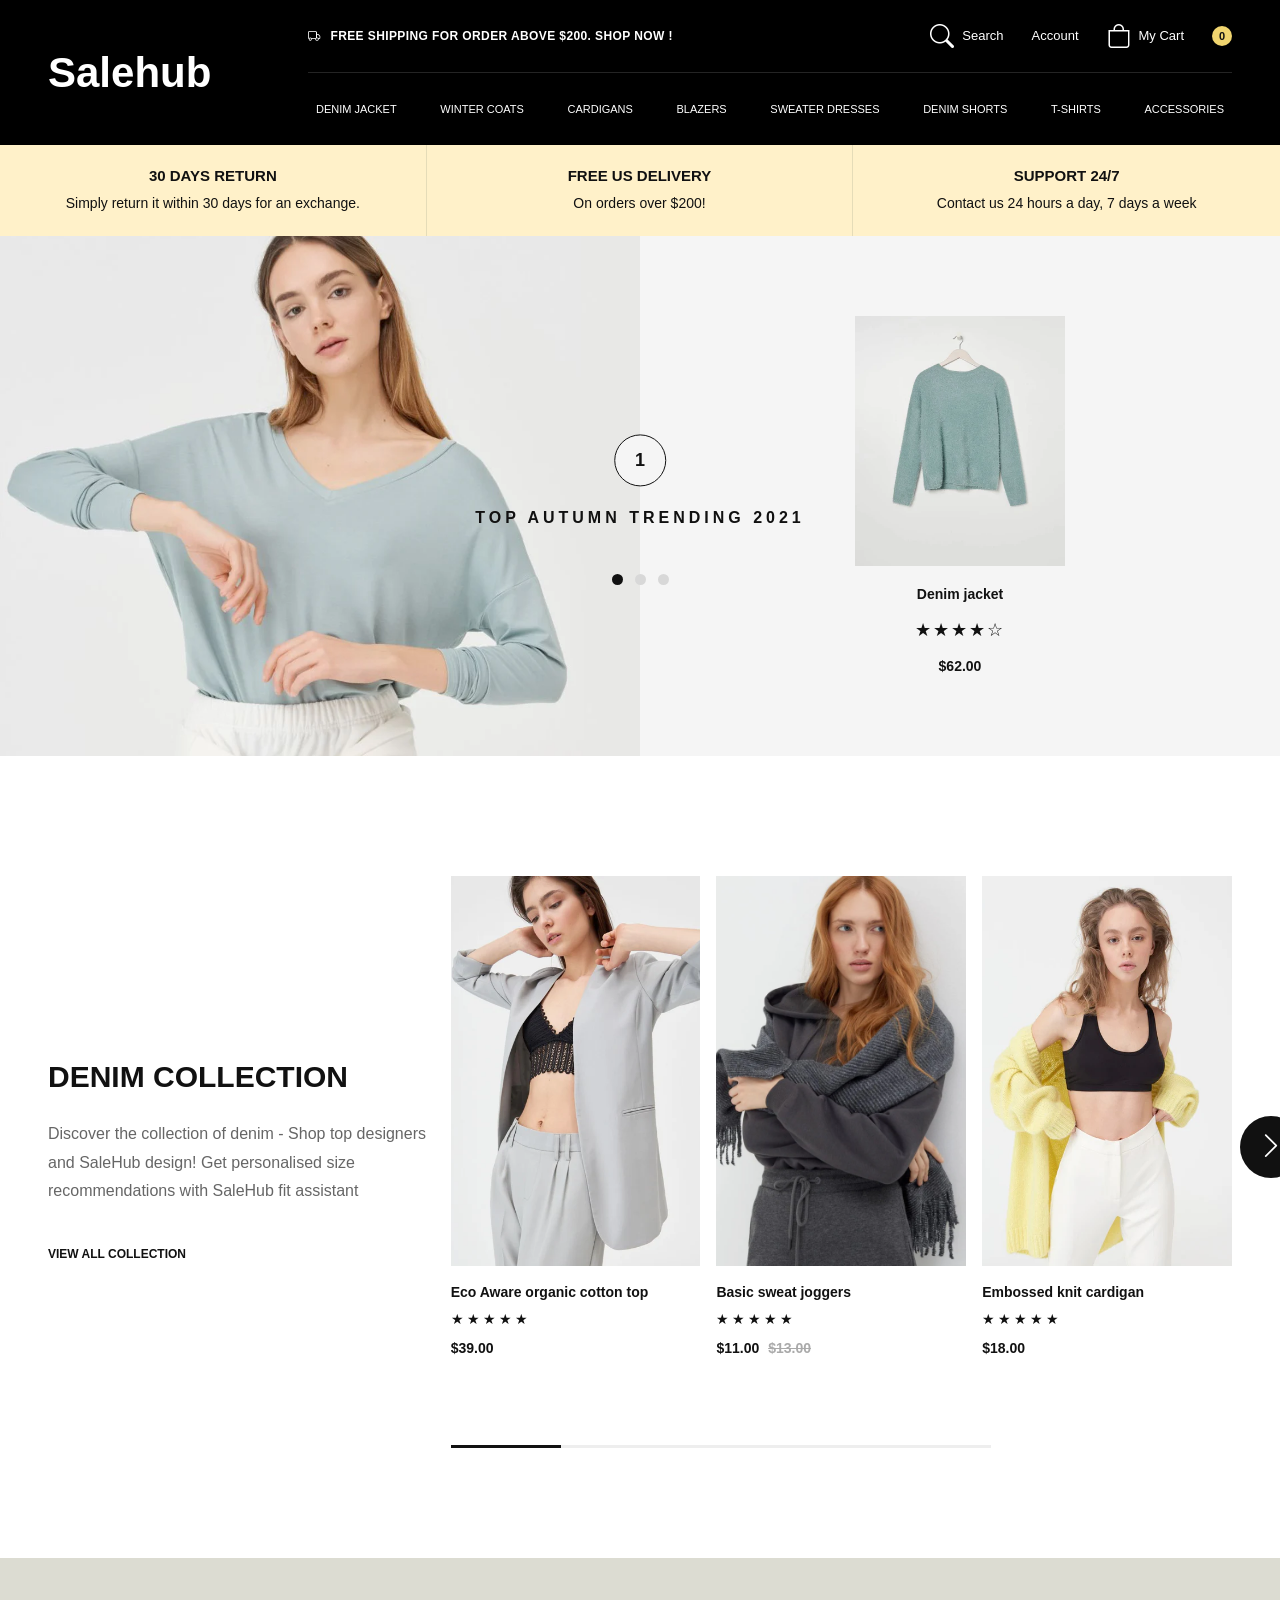
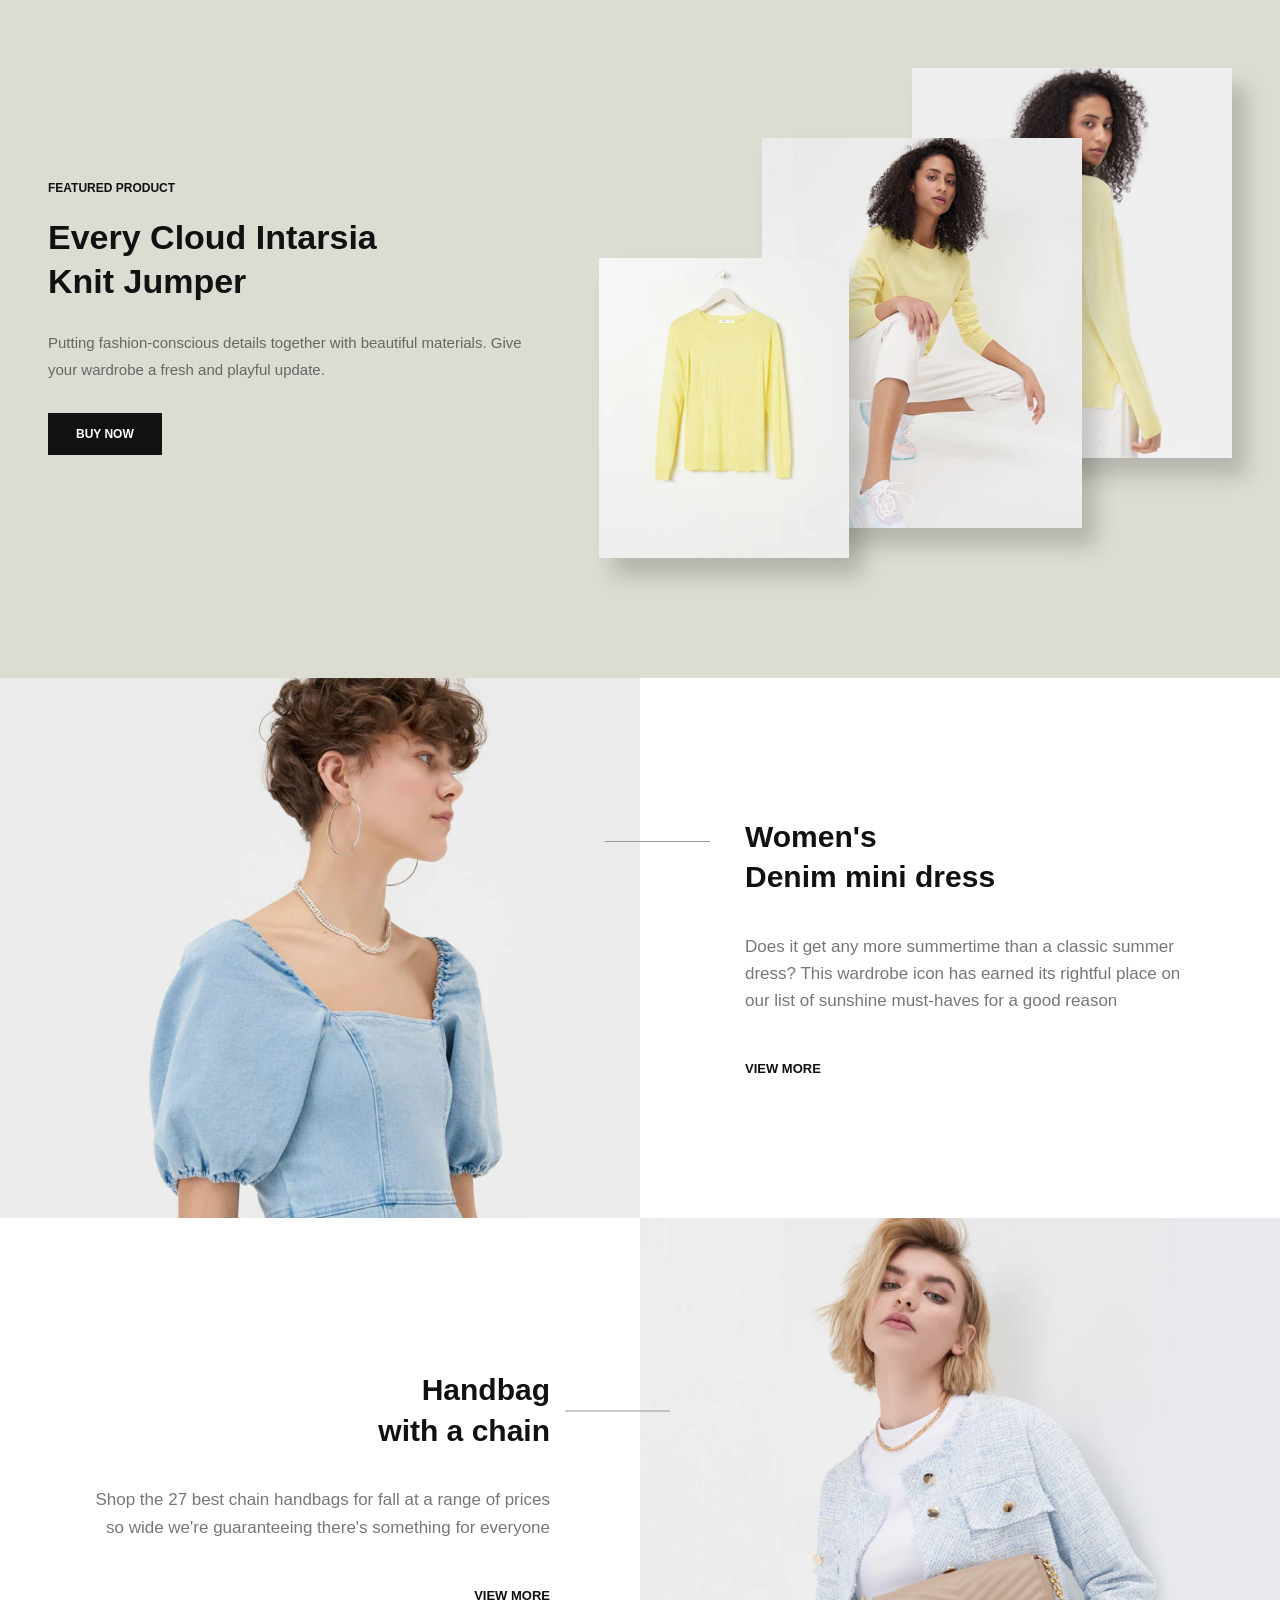
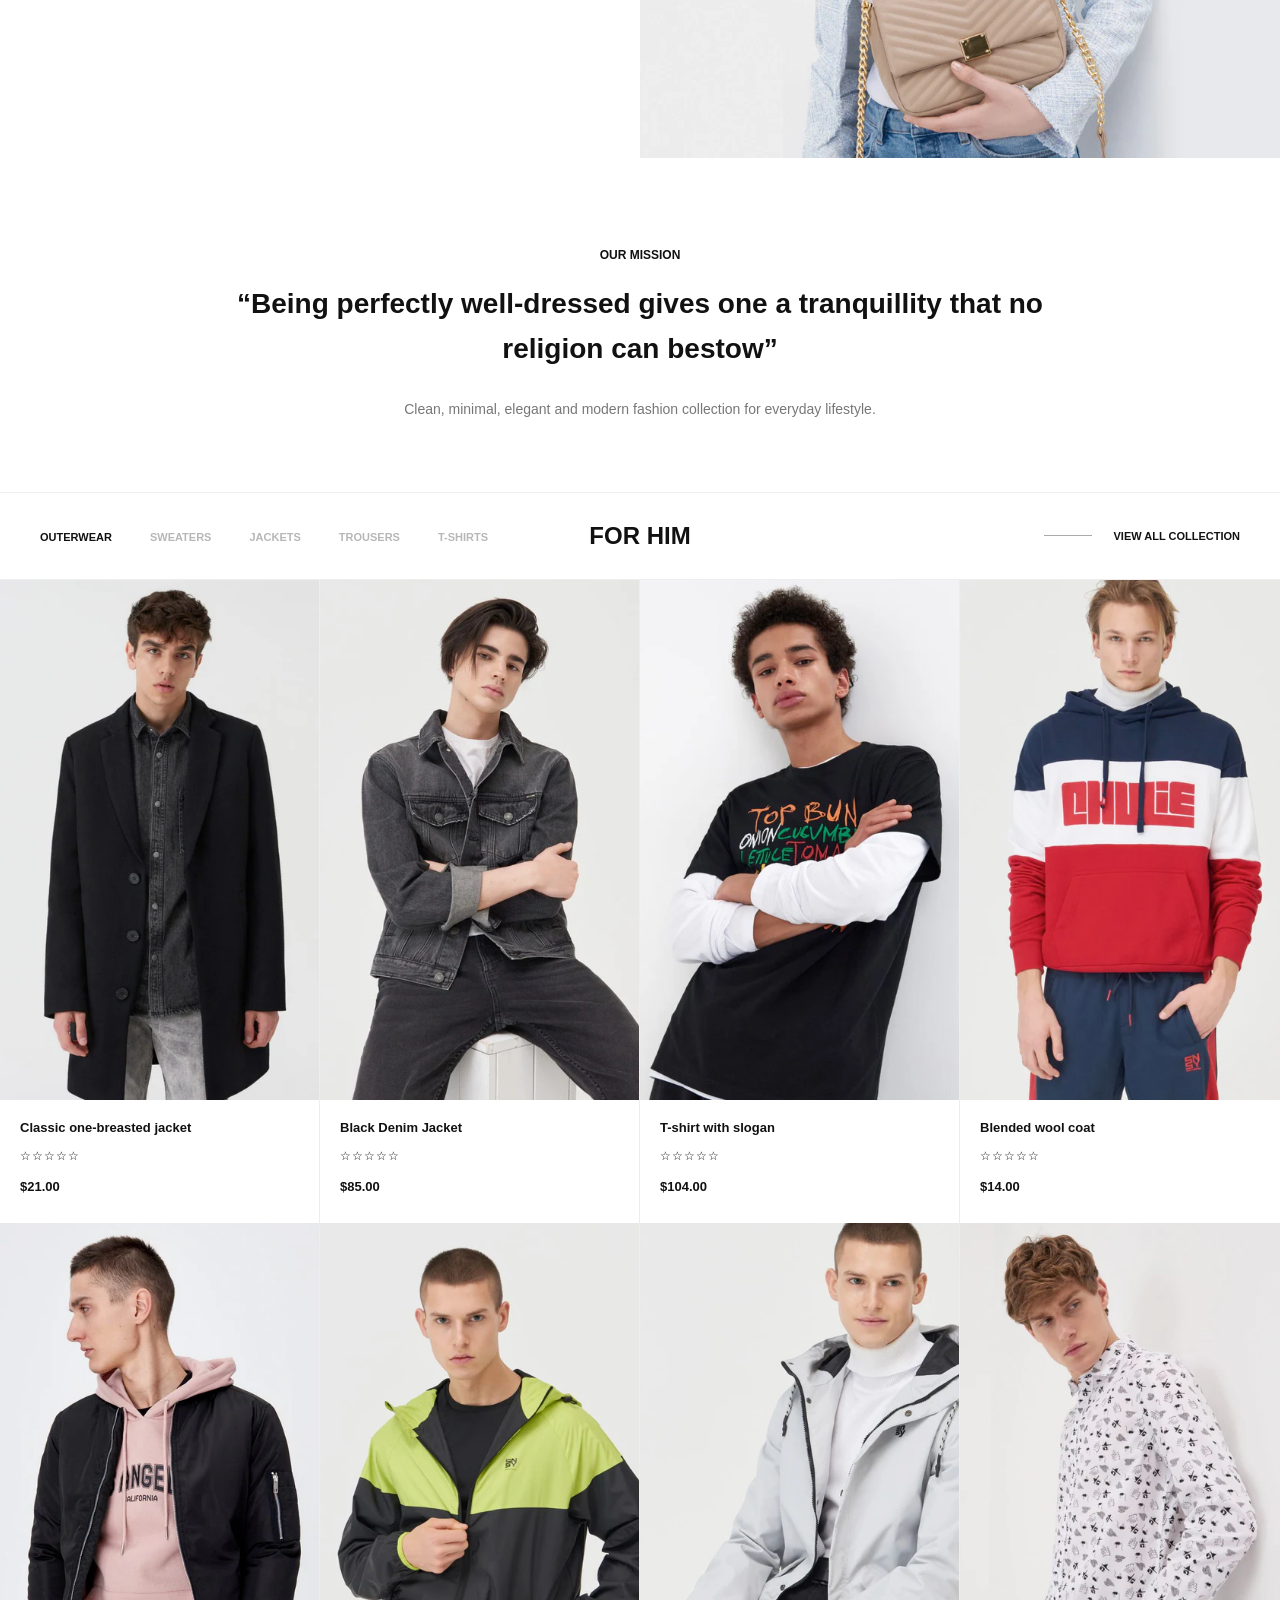
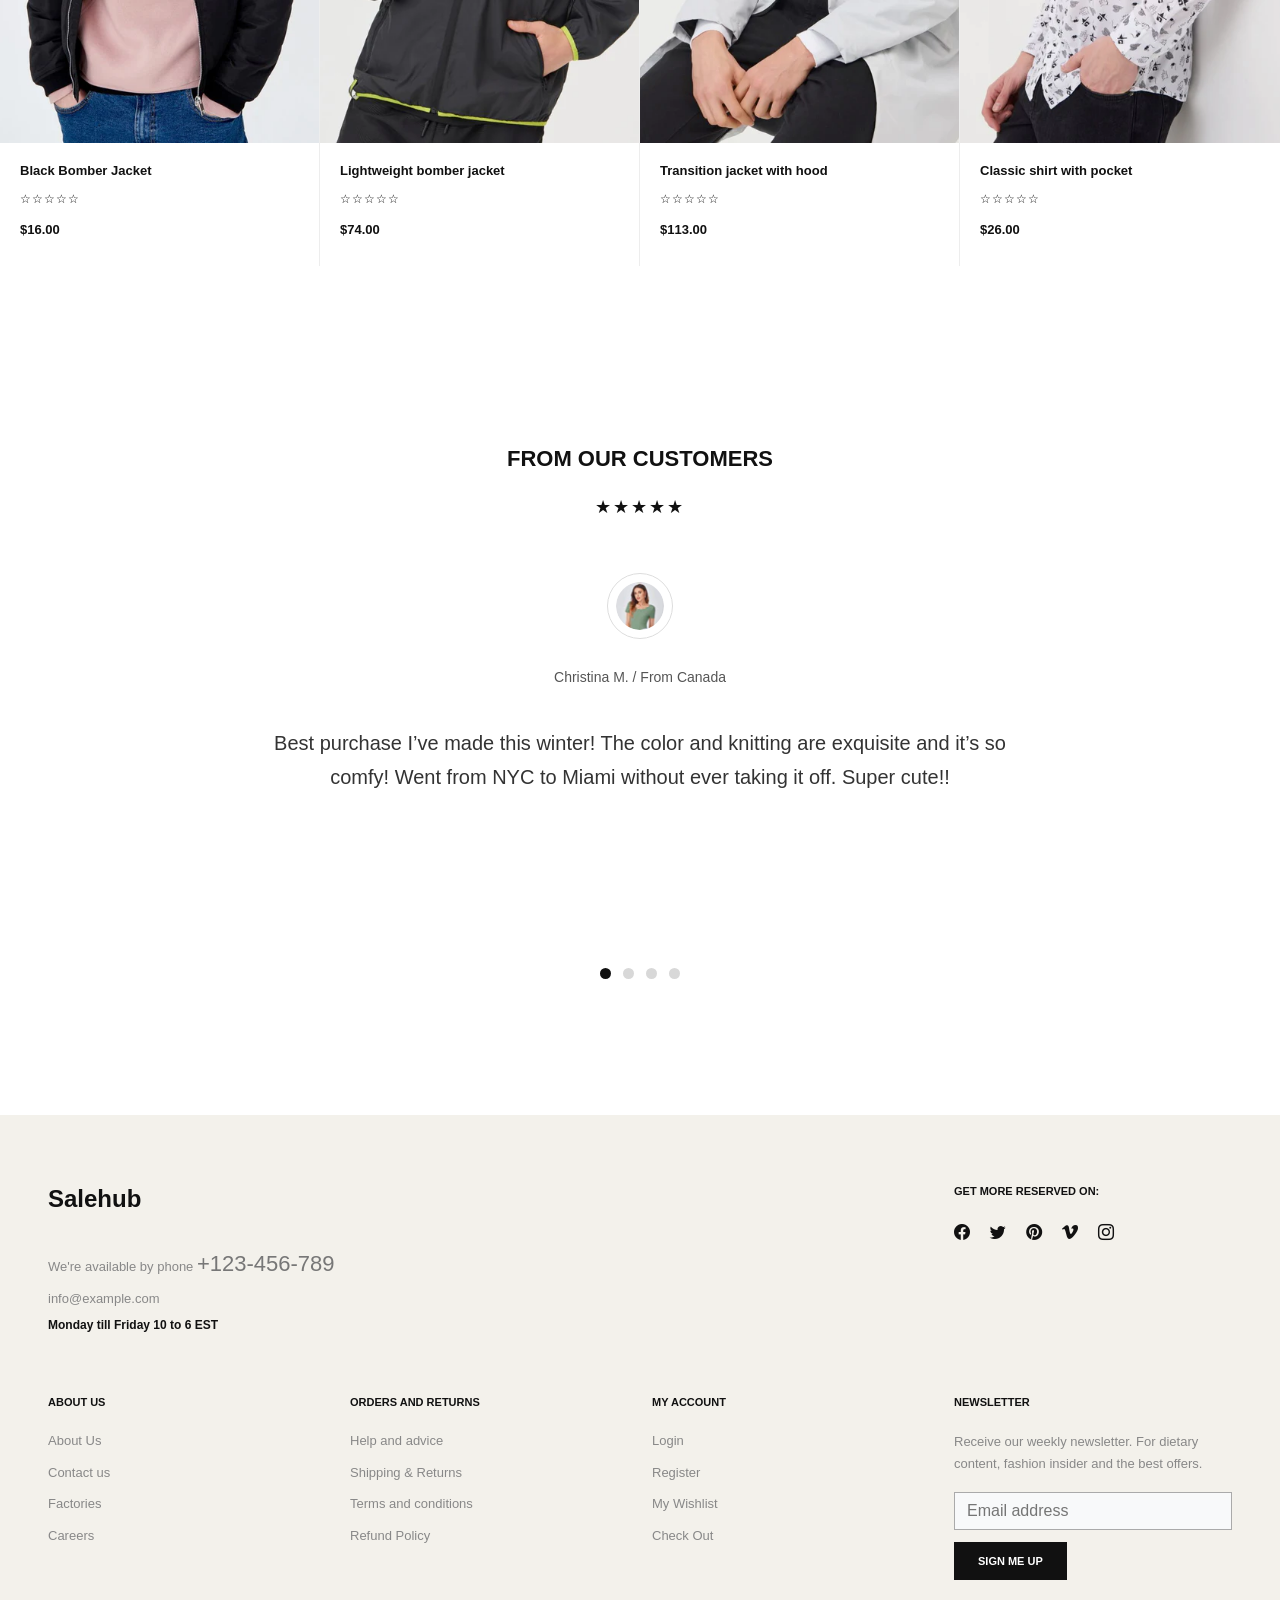
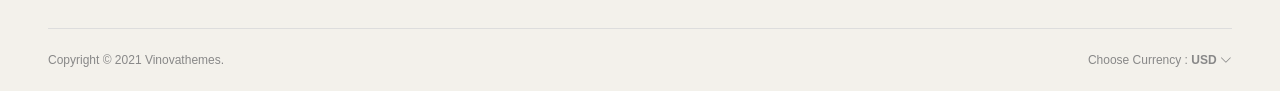
==== commit 2836e772: "update ui 2" ====
--- a/index.html
+++ b/index.html
@@ -14,229 +14,205 @@
 
 <body>
 
-   <header class="header">
-    <div class="header-inner">
-
-        <div class="header-logo">
-            <a href="#" class="logo">Salehub</a>
-        </div>
-
-        <div class="mobile-search-box">
-            <input type="text">
-            <i class="bi bi-search"></i>
-        </div>
-
-        <div class="header-content">
-
-            <div class="header-top-line">
-                <div class="shipping">
-                    <i class="bi bi-truck"></i>
-                    <span>FREE SHIPPING FOR ORDER ABOVE $200. SHOP NOW !</span>
-                </div>
-
-                <div class="header-actions">
-                    <a href="#"><i class="bi bi-search"></i><span>Search</span></a>
-                    <a href="#"><span>Account</span></a>
-                    <a href="#"><i class="bi bi-bag"></i><span>My Cart</span></a>
-                    <span class="cart-count">0</span>
-                </div>
-            </div>
-
-            <div class="header-line"></div>
-
-            <nav class="navbar navbar-expand-xl navbar-dark p-0">
-                <button class="navbar-toggler border-0 ms-auto my-2" type="button" data-bs-toggle="collapse"
-                    data-bs-target="#mainMenu">
-                    <span class="navbar-toggler-icon"></span>
-                </button>
-
-                <div class="collapse navbar-collapse" id="mainMenu">
-                    <ul class="navbar-nav header-menu text-uppercase">
-                        <li class="nav-item"><a class="nav-link" href="#">Denim Jacket</a></li>
-                        <li class="nav-item"><a class="nav-link" href="#">Winter Coats</a></li>
-                        <li class="nav-item"><a class="nav-link" href="#">Cardigans</a></li>
-                        <li class="nav-item"><a class="nav-link" href="#">Blazers</a></li>
-                        <li class="nav-item"><a class="nav-link" href="#">Sweater Dresses</a></li>
-                        <li class="nav-item"><a class="nav-link" href="#">Denim Shorts</a></li>
-                        <li class="nav-item"><a class="nav-link" href="#">T-Shirts</a></li>
-                        <li class="nav-item"><a class="nav-link" href="#">Accessories</a></li>
-                    </ul>
-                </div>
-            </nav>
-
-        </div>
-
-        <button class="mobile-menu-btn" type="button" data-bs-toggle="collapse" data-bs-target="#mainMenu">
-            <i class="bi bi-list"></i>
-        </button>
-
-    </div>
-</header>
-
-<section class="info-bar">
-    <div class="container-fluid px-0">
-        <div class="row g-0 text-center">
-            <div class="col-md-4 info-item">
-                <h6>30 DAYS RETURN</h6>
-                <p>Simply return it within 30 days for an exchange.</p>
-            </div>
-
-            <div class="col-md-4 info-item">
-                <h6>FREE US DELIVERY</h6>
-                <p>On orders over $200!</p>
-            </div>
-
-            <div class="col-md-4 info-item">
-                <h6>SUPPORT 24/7</h6>
-                <p>Contact us 24 hours a day, 7 days a week</p>
-            </div>
-        </div>
-    </div>
-</section>
-
-<section class="hero">
-    <div id="heroCarousel" class="carousel slide" data-bs-ride="carousel">
-
-        <div class="carousel-inner">
-
-            <div class="carousel-item active">
-                <div class="container-fluid px-0">
-                    <div class="row g-0 hero-row align-items-stretch">
-
-                        <div class="col-lg-6 hero-left">
-                            <img src="public/images/1.jpg" class="hero-main-img" alt="">
-                        </div>
-
-                        <div class="col-lg-6 hero-right">
-                            <div class="hero-middle-content">
-                                <div class="hero-number">1</div>
-
-                                <h6 class="hero-title">TOP AUTUMN TRENDING 2021</h6>
+    <header class="header">
+        <div class="header-inner">
+
+            <div class="header-logo">
+                <a href="#" class="logo">Salehub</a>
+            </div>
+
+            <div class="mobile-search-box">
+                <input type="text" placeholder="What are you looking for ?">
+                <i class="bi bi-search"></i>
+            </div>
+
+            <div class="header-content">
+                <div class="header-top-line">
+                    <div class="shipping">
+                        <i class="bi bi-truck"></i>
+                        <span>FREE SHIPPING FOR ORDER ABOVE $200. SHOP NOW !</span>
+                    </div>
+
+                    <div class="header-actions">
+                        <a href="#"><i class="bi bi-search"></i><span>Search</span></a>
+                        <a href="#"><span>Account</span></a>
+                        <a href="#"><i class="bi bi-bag"></i><span>My Cart</span></a>
+                        <span class="cart-count">0</span>
+                    </div>
+                </div>
+
+                <div class="header-line"></div>
+
+                <nav class="navbar navbar-expand-xl navbar-dark p-0">
+                    <button class="navbar-toggler border-0 ms-auto my-2" type="button" data-bs-toggle="collapse"
+                        data-bs-target="#mainMenu">
+                        <span class="navbar-toggler-icon"></span>
+                    </button>
+
+                    <div class="collapse navbar-collapse" id="mainMenu">
+                        <ul class="navbar-nav header-menu text-uppercase">
+                            <li class="nav-item"><a class="nav-link" href="#">Denim Jacket</a></li>
+                            <li class="nav-item"><a class="nav-link" href="#">Winter Coats</a></li>
+                            <li class="nav-item"><a class="nav-link" href="#">Cardigans</a></li>
+                            <li class="nav-item"><a class="nav-link" href="#">Blazers</a></li>
+                            <li class="nav-item"><a class="nav-link" href="#">Sweater Dresses</a></li>
+                            <li class="nav-item"><a class="nav-link" href="#">Denim Shorts</a></li>
+                            <li class="nav-item"><a class="nav-link" href="#">T-Shirts</a></li>
+                            <li class="nav-item"><a class="nav-link" href="#">Accessories</a></li>
+                        </ul>
+                    </div>
+                </nav>
+            </div>
+
+            <button class="mobile-menu-btn" type="button" data-bs-toggle="collapse" data-bs-target="#mainMenu">
+                <i class="bi bi-list"></i>
+            </button>
+
+        </div>
+    </header>
+
+    <section class="info-bar">
+        <div class="container-fluid px-0">
+            <div class="row g-0 text-center">
+                <div class="col-12 col-md-4 info-item">
+                    <h6>30 DAYS RETURN</h6>
+                    <p>Simply return it within 30 days for an exchange.</p>
+                </div>
+
+                <div class="col-12 col-md-4 info-item">
+                    <h6>FREE US DELIVERY</h6>
+                    <p>On orders over $200!</p>
+                </div>
+
+                <div class="col-12 col-md-4 info-item">
+                    <h6>SUPPORT 24/7</h6>
+                    <p>Contact us 24 hours a day, 7 days a week</p>
+                </div>
+            </div>
+        </div>
+    </section>
+
+    <section class="hero">
+        <div id="heroCarousel" class="carousel slide" data-bs-ride="carousel">
+            <div class="carousel-inner">
+
+                <div class="carousel-item active">
+                    <div class="container-fluid px-0">
+                        <div class="row g-0 hero-row align-items-stretch">
+                            <div class="col-12 col-lg-6 hero-left">
+                                <img src="public/images/1.jpg" class="hero-main-img img-fluid w-100 d-block" alt="">
+                            </div>
+
+                            <div class="col-12 col-lg-6 hero-right d-flex flex-column align-items-center justify-content-center text-center position-relative overflow-hidden">
+                                <div class="hero-middle-content d-flex flex-column align-items-center text-center">
+                                    <div class="hero-number">1</div>
+                                    <h6 class="hero-title">TOP AUTUMN TRENDING 2021</h6>
+                                </div>
+
+                                <img src="public/images/2.webp" class="hero-product-img img-fluid d-block mx-auto" alt="">
+
+                                <p class="hero-product-name">Denim jacket</p>
+                                <div class="hero-stars">★★★★☆</div>
+                                <p class="hero-price">$62.00</p>
+
                                 <div class="carousel-indicators hero-dots">
-                                <button type="button" data-bs-target="#heroCarousel" data-bs-slide-to="0"
-                                    class="active" aria-current="true"></button>
-
-                                <button type="button" data-bs-target="#heroCarousel" data-bs-slide-to="1"></button>
-
-                                <button type="button" data-bs-target="#heroCarousel" data-bs-slide-to="2"></button>
-                            </div>
-                            </div>
-
-                            <img src="public/images/2.webp" class="hero-product-img" alt="">
-
-                            <p class="hero-product-name">Denim jacket</p>
-                            <div class="hero-stars">★★★★☆</div>
-                            <p class="hero-price">$62.00</p>
-
-                            
-                        </div>
-
-                    </div>
-                </div>
-            </div>
-
-            <div class="carousel-item">
-                <div class="container-fluid px-0">
-                    <div class="row g-0 hero-row align-items-stretch">
-
-                        <div class="col-lg-6 hero-left">
-                            <img src="public/images/1.jpg" class="hero-main-img" alt="">
-                        </div>
-
-                        <div class="col-lg-6 hero-right">
-                            <div class="hero-middle-content">
-                                <div class="hero-number">2</div>
-
-                                <h6 class="hero-title">TOP AUTUMN TRENDING 2021</h6>
-                                  <div class="carousel-indicators hero-dots">
-                                <button type="button" data-bs-target="#heroCarousel" data-bs-slide-to="0"></button>
-
-                                <button type="button" data-bs-target="#heroCarousel" data-bs-slide-to="1"
-                                    class="active" aria-current="true"></button>
-
-                                <button type="button" data-bs-target="#heroCarousel" data-bs-slide-to="2"></button>
-                            </div>
-                            </div>
-
-                            <img src="public/images/2.webp" class="hero-product-img" alt="">
-
-                            <p class="hero-product-name">Denim jacket</p>
-                            <div class="hero-stars">★★★★☆</div>
-                            <p class="hero-price">$62.00</p>
-
-                          
-                        </div>
-
-                    </div>
-                </div>
-            </div>
-
-            <div class="carousel-item">
-                <div class="container-fluid px-0">
-                    <div class="row g-0 hero-row align-items-stretch">
-
-                        <div class="col-lg-6 hero-left">
-                            <img src="public/images/1.jpg" class="hero-main-img" alt="">
-                        </div>
-
-                        <div class="col-lg-6 hero-right">
-                            <div class="hero-middle-content">
-                                <div class="hero-number">3</div>
-
-                                <h6 class="hero-title">TOP AUTUMN TRENDING 2021</h6>
-                                 <div class="carousel-indicators hero-dots">
-                                <button type="button" data-bs-target="#heroCarousel" data-bs-slide-to="0"></button>
-
-                                <button type="button" data-bs-target="#heroCarousel" data-bs-slide-to="1"></button>
-
-                                <button type="button" data-bs-target="#heroCarousel" data-bs-slide-to="2"
-                                    class="active" aria-current="true"></button>
-                            </div>
-                            </div>
-
-                            <img src="public/images/2.webp" class="hero-product-img" alt="">
-
-                            <p class="hero-product-name">Denim jacket</p>
-                            <div class="hero-stars">★★★★☆</div>
-                            <p class="hero-price">$62.00</p>
-
-                           
-                        </div>
-
-                    </div>
-                </div>
-            </div>
-
-        </div>
-    </div>
-</section>
+                                    <button type="button" data-bs-target="#heroCarousel" data-bs-slide-to="0"
+                                        class="active" aria-current="true"></button>
+                                    <button type="button" data-bs-target="#heroCarousel" data-bs-slide-to="1"></button>
+                                    <button type="button" data-bs-target="#heroCarousel" data-bs-slide-to="2"></button>
+                                </div>
+                            </div>
+                        </div>
+                    </div>
+                </div>
+
+                <div class="carousel-item">
+                    <div class="container-fluid px-0">
+                        <div class="row g-0 hero-row align-items-stretch">
+                            <div class="col-12 col-lg-6 hero-left">
+                                <img src="public/images/1.jpg" class="hero-main-img img-fluid w-100 d-block" alt="">
+                            </div>
+
+                            <div class="col-12 col-lg-6 hero-right d-flex flex-column align-items-center justify-content-center text-center position-relative overflow-hidden">
+                                <div class="hero-middle-content d-flex flex-column align-items-center text-center">
+                                    <div class="hero-number">2</div>
+                                    <h6 class="hero-title">TOP AUTUMN TRENDING 2021</h6>
+                                </div>
+
+                                <img src="public/images/2.webp" class="hero-product-img img-fluid d-block mx-auto" alt="">
+
+                                <p class="hero-product-name">Denim jacket</p>
+                                <div class="hero-stars">★★★★☆</div>
+                                <p class="hero-price">$62.00</p>
+
+                                <div class="carousel-indicators hero-dots">
+                                    <button type="button" data-bs-target="#heroCarousel" data-bs-slide-to="0"></button>
+                                    <button type="button" data-bs-target="#heroCarousel" data-bs-slide-to="1"
+                                        class="active" aria-current="true"></button>
+                                    <button type="button" data-bs-target="#heroCarousel" data-bs-slide-to="2"></button>
+                                </div>
+                            </div>
+                        </div>
+                    </div>
+                </div>
+
+                <div class="carousel-item">
+                    <div class="container-fluid px-0">
+                        <div class="row g-0 hero-row align-items-stretch">
+                            <div class="col-12 col-lg-6 hero-left">
+                                <img src="public/images/1.jpg" class="hero-main-img img-fluid w-100 d-block" alt="">
+                            </div>
+
+                            <div class="col-12 col-lg-6 hero-right d-flex flex-column align-items-center justify-content-center text-center position-relative overflow-hidden">
+                                <div class="hero-middle-content d-flex flex-column align-items-center text-center">
+                                    <div class="hero-number">3</div>
+                                    <h6 class="hero-title">TOP AUTUMN TRENDING 2021</h6>
+                                </div>
+
+                                <img src="public/images/2.webp" class="hero-product-img img-fluid d-block mx-auto" alt="">
+
+                                <p class="hero-product-name">Denim jacket</p>
+                                <div class="hero-stars">★★★★☆</div>
+                                <p class="hero-price">$62.00</p>
+
+                                <div class="carousel-indicators hero-dots">
+                                    <button type="button" data-bs-target="#heroCarousel" data-bs-slide-to="0"></button>
+                                    <button type="button" data-bs-target="#heroCarousel" data-bs-slide-to="1"></button>
+                                    <button type="button" data-bs-target="#heroCarousel" data-bs-slide-to="2"
+                                        class="active" aria-current="true"></button>
+                                </div>
+                            </div>
+                        </div>
+                    </div>
+                </div>
+
+            </div>
+        </div>
+    </section>
 
     <section class="denim-section">
         <div class="container-fluid px-4 px-xl-5">
             <div class="row align-items-center gy-5">
 
-                <div class="col-lg-4 denim-content">
+                <div class="col-12 col-lg-4 denim-content">
                     <h2>DENIM COLLECTION</h2>
-
                     <p>
                         Discover the collection of denim - Shop top designers and SaleHub
                         design! Get personalised size recommendations with SaleHub fit
                         assistant
                     </p>
-
                     <a href="#">VIEW ALL COLLECTION</a>
                 </div>
 
-                <div class="col-lg-8 denim-slider-wrap">
+                <div class="col-12 col-lg-8 denim-slider-wrap">
                     <div id="denimCarousel" class="carousel slide">
                         <div class="carousel-inner">
 
                             <div class="carousel-item active">
                                 <div class="row g-3">
-
                                     <div class="col-6 col-md-4">
                                         <div class="product-card">
-                                            <img src="public/images/3.jpg" alt="">
+                                            <img src="public/images/3.jpg" class="img-fluid w-100 d-block" alt="">
                                             <h6>Eco Aware organic cotton top</h6>
                                             <div class="stars">★★★★★</div>
                                             <p>$39.00</p>
@@ -245,7 +221,7 @@
 
                                     <div class="col-6 col-md-4">
                                         <div class="product-card">
-                                            <img src="public/images/4.jpg" alt="">
+                                            <img src="public/images/4.jpg" class="img-fluid w-100 d-block" alt="">
                                             <h6>Basic sweat joggers</h6>
                                             <div class="stars">★★★★★</div>
                                             <p>$11.00 <span>$13.00</span></p>
@@ -254,22 +230,20 @@
 
                                     <div class="col-6 col-md-4 d-none d-md-block">
                                         <div class="product-card">
-                                            <img src="public/images/5.jpg" alt="">
+                                            <img src="public/images/5.jpg" class="img-fluid w-100 d-block" alt="">
                                             <h6>Embossed knit cardigan</h6>
                                             <div class="stars">★★★★★</div>
                                             <p>$18.00</p>
                                         </div>
                                     </div>
-
                                 </div>
                             </div>
 
                             <div class="carousel-item">
                                 <div class="row g-3">
-
                                     <div class="col-6 col-md-4">
                                         <div class="product-card">
-                                            <img src="public/images/6.jpg" alt="">
+                                            <img src="public/images/6.jpg" class="img-fluid w-100 d-block" alt="">
                                             <h6>Every Cloud Intarsia Knit Jumper</h6>
                                             <div class="stars">★★★★★</div>
                                             <p>$39.00</p>
@@ -278,7 +252,7 @@
 
                                     <div class="col-6 col-md-4">
                                         <div class="product-card">
-                                            <img src="public/images/7.jpg" alt="">
+                                            <img src="public/images/7.jpg" class="img-fluid w-100 d-block" alt="">
                                             <h6>Yellow knit sweater</h6>
                                             <div class="stars">★★★★★</div>
                                             <p>$42.00</p>
@@ -286,14 +260,13 @@
                                     </div>
 
                                     <div class="col-6 col-md-4 d-none d-md-block">
-                                        <div class="product-cardproduct-card">
-                                            <img src="public/images/8.jpg" alt="">
+                                        <div class="product-card">
+                                            <img src="public/images/8.jpg" class="img-fluid w-100 d-block" alt="">
                                             <h6>Soft autumn cardigan</h6>
                                             <div class="stars">★★★★★</div>
                                             <p>$45.00</p>
                                         </div>
                                     </div>
-
                                 </div>
                             </div>
 
@@ -307,7 +280,6 @@
                         <div class="denim-progress">
                             <span></span>
                         </div>
-
                     </div>
                 </div>
 
@@ -318,8 +290,7 @@
     <section class="promo-section">
         <div class="container-fluid px-4 px-xl-5">
             <div class="row align-items-center gy-5">
-
-                <div class="col-lg-5">
+                <div class="col-12 col-lg-5">
                     <h6>FEATURED PRODUCT</h6>
                     <h2>Every Cloud Intarsia<br>Knit Jumper</h2>
                     <p>
@@ -329,38 +300,29 @@
                     <button>BUY NOW</button>
                 </div>
 
-                <div class="col-lg-7">
-                    <div class="promo-stack">
-                        <img src="public/images/6.jpg" alt="">
-                        <img src="public/images/7.jpg" alt="">
-                        <img src="public/images/8.jpg" alt="">
-                    </div>
-                </div>
-
-            </div>
-        </div>
-    </section>
-
-    <!-- FEATURE SECTION -->
+                <div class="col-12 col-lg-7">
+                    <div class="promo-stack position-relative mx-auto ">
+                        <img src="public/images/6.jpg" class="img-fluid d-block" alt="">
+                        <img src="public/images/7.jpg" class="img-fluid d-block" alt="">
+                        <img src="public/images/8.jpg" class="img-fluid d-block" alt="">
+                    </div>
+                </div>
+            </div>
+        </div>
+    </section>
+
     <section class="feature-section">
         <div class="container-fluid px-0">
 
-            <!-- BLOCK TOP -->
             <div class="row g-0 align-items-center">
-
-                <div class="col-md-6">
-                    <img src="public/images/9.webp" class="feature-img" alt="">
-                </div>
-
-                <div class="col-md-6 feature-text feature-text-right">
-
+                <div class="col-12 col-md-6">
+                    <img src="public/images/9.webp" class="feature-img img-fluid w-100 d-block" alt="">
+                </div>
+
+                <div class="col-12 col-md-6 feature-text feature-text-right d-flex flex-column justify-content-center">
                     <div class="feature-heading">
                         <span class="feature-line"></span>
-
-                        <h4>
-                            Women's<br>
-                            Denim mini dress
-                        </h4>
+                        <h4>Women's<br>Denim mini dress</h4>
                     </div>
 
                     <p>
@@ -370,27 +332,18 @@
                     </p>
 
                     <a href="#">VIEW MORE</a>
-
-                </div>
-
-            </div>
-
-            <!-- BLOCK BOTTOM -->
+                </div>
+            </div>
+
             <div class="row g-0 align-items-center flex-md-row-reverse">
-
-                <div class="col-md-6">
-                    <img src="public/images/10.webp" class="feature-img" alt="">
-                </div>
-
-                <div class="col-md-6 feature-text feature-text-left">
-
+                <div class="col-12 col-md-6">
+                    <img src="public/images/10.webp" class="feature-img img-fluid w-100 d-block" alt="">
+                </div>
+
+                <div class="col-12 col-md-6 feature-text feature-text-left d-flex flex-column justify-content-center">
                     <div class="feature-heading">
                         <span class="feature-line"></span>
-
-                        <h4>
-                            Handbag<br>
-                            with a chain
-                        </h4>
+                        <h4>Handbag<br>with a chain</h4>
                     </div>
 
                     <p>
@@ -399,9 +352,7 @@
                     </p>
 
                     <a href="#">VIEW MORE</a>
-
-                </div>
-
+                </div>
             </div>
 
         </div>
@@ -440,8 +391,8 @@
             </div>
 
             <div class="row g-0">
-                <div class="col-6 col-md-3 men-card">
-                    <img src="public/images/11.jpg" alt="">
+                <div class="col-6 col-md-3 men-card overflow-hidden">
+                    <img src="public/images/11.jpg" class="img-fluid w-100 d-block" alt="">
                     <div class="men-info">
                         <h6>Classic one-breasted jacket</h6>
                         <div class="stars">☆☆☆☆☆</div>
@@ -449,8 +400,8 @@
                     </div>
                 </div>
 
-                <div class="col-6 col-md-3 men-card">
-                    <img src="public/images/12.jpg" alt="">
+                <div class="col-6 col-md-3 men-card overflow-hidden">
+                    <img src="public/images/12.jpg" class="img-fluid w-100 d-block" alt="">
                     <div class="men-info">
                         <h6>Black Denim Jacket</h6>
                         <div class="stars">☆☆☆☆☆</div>
@@ -458,8 +409,8 @@
                     </div>
                 </div>
 
-                <div class="col-6 col-md-3 men-card">
-                    <img src="public/images/13.jpg" alt="">
+                <div class="col-6 col-md-3 men-card overflow-hidden">
+                    <img src="public/images/13.jpg" class="img-fluid w-100 d-block" alt="">
                     <div class="men-info">
                         <h6>T-shirt with slogan</h6>
                         <div class="stars">☆☆☆☆☆</div>
@@ -467,8 +418,8 @@
                     </div>
                 </div>
 
-                <div class="col-6 col-md-3 men-card">
-                    <img src="public/images/14.jpg" alt="">
+                <div class="col-6 col-md-3 men-card overflow-hidden">
+                    <img src="public/images/14.jpg" class="img-fluid w-100 d-block" alt="">
                     <div class="men-info">
                         <h6>Blended wool coat</h6>
                         <div class="stars">☆☆☆☆☆</div>
@@ -476,8 +427,8 @@
                     </div>
                 </div>
 
-                <div class="col-6 col-md-3 men-card">
-                    <img src="public/images/15.jpg" alt="">
+                <div class="col-6 col-md-3 men-card overflow-hidden">
+                    <img src="public/images/15.jpg" class="img-fluid w-100 d-block" alt="">
                     <div class="men-info">
                         <h6>Black Bomber Jacket</h6>
                         <div class="stars">☆☆☆☆☆</div>
@@ -485,8 +436,8 @@
                     </div>
                 </div>
 
-                <div class="col-6 col-md-3 men-card">
-                    <img src="public/images/16.jpg" alt="">
+                <div class="col-6 col-md-3 men-card overflow-hidden">
+                    <img src="public/images/16.jpg" class="img-fluid w-100 d-block" alt="">
                     <div class="men-info">
                         <h6>Lightweight bomber jacket</h6>
                         <div class="stars">☆☆☆☆☆</div>
@@ -494,8 +445,8 @@
                     </div>
                 </div>
 
-                <div class="col-6 col-md-3 men-card">
-                    <img src="public/images/17.jpg" alt="">
+                <div class="col-6 col-md-3 men-card overflow-hidden">
+                    <img src="public/images/17.jpg" class="img-fluid w-100 d-block" alt="">
                     <div class="men-info">
                         <h6>Transition jacket with hood</h6>
                         <div class="stars">☆☆☆☆☆</div>
@@ -503,8 +454,8 @@
                     </div>
                 </div>
 
-                <div class="col-6 col-md-3 men-card">
-                    <img src="public/images/18.jpg" alt="">
+                <div class="col-6 col-md-3 men-card overflow-hidden">
+                    <img src="public/images/18.jpg" class="img-fluid w-100 d-block" alt="">
                     <div class="men-info">
                         <h6>Classic shirt with pocket</h6>
                         <div class="stars">☆☆☆☆☆</div>
@@ -517,178 +468,145 @@
     </section>
 
     <section class="review-section text-center">
-
         <div class="container">
-
             <h2>FROM OUR CUSTOMERS</h2>
 
-            <div class="review-stars">
-                ★★★★★
-            </div>
+            <div class="review-stars">★★★★★</div>
 
             <div id="reviewCarousel" class="carousel slide" data-bs-ride="carousel">
-
                 <div class="carousel-inner">
 
-                    <!-- ITEM 1 -->
-                    <div class="carousel-item active">
-
+                    <div class="carousel-item active px-3 px-md-5">
                         <div class="review-avatar-wrap">
-                            <img src="public/images/19.png" class="review-avatar" alt="">
-                        </div>
-
-                        <div class="review-name">
-                            Christina M. / From Canada
-                        </div>
+                            <img src="public/images/19.png" class="review-avatar img-fluid" alt="">
+                        </div>
+
+                        <div class="review-name">Christina M. / From Canada</div>
 
                         <p class="review-text">
                             Best purchase I’ve made this winter! The color and knitting are
                             exquisite and it’s so comfy! Went from NYC to Miami without ever
                             taking it off. Super cute!!
                         </p>
-
-                    </div>
-
-                    <!-- ITEM 2 -->
-                    <div class="carousel-item">
-
+                    </div>
+
+                    <div class="carousel-item px-3 px-md-5">
                         <div class="review-avatar-wrap">
-                            <img src="public/images/19.png" class="review-avatar" alt="">
-                        </div>
-
-                        <div class="review-name">
-                            Jessica T. / From New York
-                        </div>
+                            <img src="public/images/19.png" class="review-avatar img-fluid" alt="">
+                        </div>
+
+                        <div class="review-name">Jessica T. / From New York</div>
 
                         <p class="review-text">
                             Amazing quality and very fast shipping. Definitely one of my
                             favorite fashion purchases this year.
                         </p>
-
-                    </div>
-
-                    <!-- ITEM 3 -->
-                    <div class="carousel-item">
-
+                    </div>
+
+                    <div class="carousel-item px-3 px-md-5">
                         <div class="review-avatar-wrap">
-                            <img src="public/images/19.png" class="review-avatar" alt="">
-                        </div>
-
-                        <div class="review-name">
-                            Amanda L. / From London
-                        </div>
+                            <img src="public/images/19.png" class="review-avatar img-fluid" alt="">
+                        </div>
+
+                        <div class="review-name">Amanda L. / From London</div>
 
                         <p class="review-text">
                             The material feels premium and the fit is absolutely perfect.
                             Would highly recommend to everyone.
                         </p>
-
-                    </div>
-
-                    <!-- ITEM 4 -->
-                    <div class="carousel-item">
-
+                    </div>
+
+                    <div class="carousel-item px-3 px-md-5">
                         <div class="review-avatar-wrap">
-                            <img src="public/images/19.png" class="review-avatar" alt="">
-                        </div>
-
-                        <div class="review-name">
-                            Sarah K. / From Paris
-                        </div>
+                            <img src="public/images/19.png" class="review-avatar img-fluid" alt="">
+                        </div>
+
+                        <div class="review-name">Sarah K. / From Paris</div>
 
                         <p class="review-text">
                             Elegant design, comfortable to wear and looks exactly like the
                             photos. Love it so much!
                         </p>
-
-                    </div>
-
-                </div>
-
-                <!-- DOT -->
+                    </div>
+
+                </div>
+
                 <div class="carousel-indicators review-dots">
-
                     <button type="button" data-bs-target="#reviewCarousel" data-bs-slide-to="0" class="active"></button>
-
                     <button type="button" data-bs-target="#reviewCarousel" data-bs-slide-to="1"></button>
-
                     <button type="button" data-bs-target="#reviewCarousel" data-bs-slide-to="2"></button>
-
                     <button type="button" data-bs-target="#reviewCarousel" data-bs-slide-to="3"></button>
-
-                </div>
-
-            </div>
-
-        </div>
-
-    </section>
-
-   <footer class="footer">
-    <div class="container-fluid px-4 px-xl-5">
-
-        <div class="footer-top">
-            <div>
-                <h3 class="footer-logo">Salehub</h3>
-                <p>We're available by phone <span>+123-456-789</span></p>
-                <p>info@example.com</p>
-                <strong>Monday till Friday 10 to 6 EST</strong>
-            </div>
-
-            <div class="footer-social-box">
-                <h6>GET MORE RESERVED ON:</h6>
-                <div class="footer-social">
-                    <a href="#"><i class="bi bi-facebook"></i></a>
-                    <a href="#"><i class="bi bi-twitter"></i></a>
-                    <a href="#"><i class="bi bi-pinterest"></i></a>
-                    <a href="#"><i class="bi bi-vimeo"></i></a>
-                    <a href="#"><i class="bi bi-instagram"></i></a>
-                </div>
-            </div>
-        </div>
-
-        <div class="footer-middle">
-            <div>
-                <h6>ABOUT US</h6>
-                <a href="#">About Us</a>
-                <a href="#">Contact us</a>
-                <a href="#">Factories</a>
-                <a href="#">Careers</a>
-            </div>
-
-            <div>
-                <h6>ORDERS AND RETURNS</h6>
-                <a href="#">Help and advice</a>
-                <a href="#">Shipping & Returns</a>
-                <a href="#">Terms and conditions</a>
-                <a href="#">Refund Policy</a>
-            </div>
-
-            <div>
-                <h6>MY ACCOUNT</h6>
-                <a href="#">Login</a>
-                <a href="#">Register</a>
-                <a href="#">My Wishlist</a>
-                <a href="#">Check Out</a>
-            </div>
-
-            <div class="footer-newsletter">
-                <h6>NEWSLETTER</h6>
-                <p>Receive our weekly newsletter. For dietary content, fashion insider and the best offers.</p>
-                <input class="bg-light" type="email" placeholder="Email address">
-                <button>SIGN ME UP</button>
-            </div>
-        </div>
-
-        <div class="footer-bottom">
-            <span>Copyright © 2021 Vinovathemes.</span>
-            <img src="public/images/payment.png" alt="">
-            <span>Choose Currency : <b>USD</b> <i class="bi bi-chevron-down"></i></span>
-        </div>
-
-    </div>
-</footer>
-    <script src="https://cdn.jsdelivr.net/npm/bootstrap@5.3.3/dist/js/bootstrap.bundle.min.js"></script>
+                </div>
+            </div>
+        </div>
+    </section>
+
+    <footer class="footer">
+        <div class="container-fluid px-4 px-xl-5">
+
+            <div class="row gy-5 footer-top">
+                <div class="col-6 col-md-9 col-small-6">
+                    <h3 class="footer-logo">Salehub</h3>
+                    <p>We're available by phone <span>+123-456-789</span></p>
+                    <p>info@example.com</p>
+                    <strong>Monday till Friday 10 to 6 EST</strong>
+                </div>
+
+                <div class="col-6 col-md-3 col-small-6 col-lg-3 footer-social-box">
+                    <h6>GET MORE RESERVED ON:</h6>
+                    <div class="footer-social d-flex flex-wrap align-items-center">
+                        <a href="#"><i class="bi bi-facebook"></i></a>
+                        <a href="#"><i class="bi bi-twitter"></i></a>
+                        <a href="#"><i class="bi bi-pinterest"></i></a>
+                        <a href="#"><i class="bi bi-vimeo"></i></a>
+                        <a href="#"><i class="bi bi-instagram"></i></a>
+                    </div>
+                </div>
+            </div>
+
+            <div class="row gy-4 footer-middle">
+                <div class="col-6 col-md-3">
+                    <h6>ABOUT US</h6>
+                    <a href="#">About Us</a>
+                    <a href="#">Contact us</a>
+                    <a href="#">Factories</a>
+                    <a href="#">Careers</a>
+                </div>
+
+                <div class="col-6 col-md-3">
+                    <h6>ORDERS AND RETURNS</h6>
+                    <a href="#">Help and advice</a>
+                    <a href="#">Shipping & Returns</a>
+                    <a href="#">Terms and conditions</a>
+                    <a href="#">Refund Policy</a>
+                </div>
+
+                <div class="col-6 col-md-3">
+                    <h6>MY ACCOUNT</h6>
+                    <a href="#">Login</a>
+                    <a href="#">Register</a>
+                    <a href="#">My Wishlist</a>
+                    <a href="#">Check Out</a>
+                </div>
+
+                <div class="col-6 col-md-3 col-lg-3 footer-newsletter">
+                    <h6>NEWSLETTER</h6>
+                    <p>Receive our weekly newsletter. For dietary content, fashion insider and the best offers.</p>
+                    <input class="bg-light" type="email" placeholder="Email address">
+                    <button>SIGN ME UP</button>
+                </div>
+            </div>
+
+            <div class="footer-bottom d-flex flex-column flex-md-row justify-content-between align-items-center gap-3 text-center text-md-start mt-5">
+                <span>Copyright © 2021 Vinovathemes.</span>
+                <img src="public/images/payment.png" alt="">
+                <span>Choose Currency : <b>USD</b> <i class="bi bi-chevron-down"></i></span>
+            </div>
+
+        </div>
+    </footer>
+
+    <script src="public/bootstrap-5.3.8-dist/js/bootstrap.bundle.min.js"></script>
     <script src="public/js/scripts.js"></script>
 
 </body>
--- a/public/css/styles.css
+++ b/public/css/styles.css
@@ -4,9 +4,8 @@
 
 body {
     margin: 0;
-    padding: 0;
     font-family: Arial, Helvetica, sans-serif;
-    background-color: #fff;
+    background: #fff;
     color: #111;
     overflow-x: hidden;
 }
@@ -122,9 +121,7 @@
 
 .header-menu .nav-link {
     color: #fff;
-    font-size: 13px;
-    font-weight: 900;
-    line-height: 1;
+    font-size: 11px;
     padding: 27px 0;
     white-space: nowrap;
 }
@@ -133,76 +130,9 @@
     color: #f1d56f;
 }
 
-/* tablet + mobile */
-@media (max-width: 1199.98px) {
-    .header-inner {
-        display: block;
-        min-height: auto;
-        padding: 0 28px;
-    }
-
-    .header-logo {
-        height: 70px;
-        justify-content: space-between;
-    }
-
-    .logo {
-        font-size: 34px;
-    }
-
-    .header-top-line {
-        height: auto;
-        padding-bottom: 18px;
-        justify-content: space-between;
-    }
-
-    .shipping {
-        font-size: 11px;
-    }
-
-    .header-actions {
-        gap: 16px;
-    }
-
-    .header-actions a span {
-        display: none;
-    }
-
-    .header-actions i {
-        font-size: 22px;
-    }
-
-    .header .navbar {
-        min-height: auto;
-    }
-
-    .header-menu {
-        display: block;
-        width: 100%;
-    }
-
-    .header-menu .nav-link {
-        padding: 14px 0;
-        border-bottom: 1px solid #222;
-    }
-}
-
-@media (max-width: 575.98px) {
-    .header-inner {
-        padding: 0 18px;
-    }
-
-    .logo {
-        font-size: 28px;
-    }
-
-    .shipping {
-        display: none;
-    }
-
-    .header-top-line {
-        justify-content: flex-end;
-    }
+.mobile-search-box,
+.mobile-menu-btn {
+    display: none;
 }
 
 /* =========================
@@ -210,7 +140,7 @@
 ========================= */
 
 .info-bar {
-    background-color: #fff1c9;
+    background: #fff1c9;
 }
 
 .info-item {
@@ -238,11 +168,7 @@
 ========================= */
 
 .hero {
-    background-color: #f3f3f3;
-}
-
-#heroCarousel {
-    position: relative;
+    background: #f3f3f3;
 }
 
 .hero-row {
@@ -250,8 +176,7 @@
 }
 
 .hero-left {
-    background-color: #ececec;
-
+    background: #ececec;
     display: flex;
     align-items: center;
     justify-content: center;
@@ -260,136 +185,107 @@
 .hero-main-img {
     width: 100%;
     height: 520px;
-
-    object-fit: contain;
+    object-fit: cover;
     object-position: center bottom;
-
-    display: block;
 }
 
 .hero-right {
     position: relative;
-
     min-height: 520px;
-
-    background-color: #f5f5f5;
-
-    display: flex;
-    flex-direction: column;
-    align-items: center;
-    justify-content: center;
-}
-
-/* CONTENT MIDDLE */
+    background: #f5f5f5;
+}
 
 .hero-middle-content {
     position: absolute;
-
     left: 0;
     top: 50%;
-
     transform: translate(-50%, -50%);
-
     z-index: 20;
-
-    display: flex;
-    flex-direction: column;
-    align-items: center;
-}
-
-/* NUMBER */
+}
 
 .hero-number {
     width: 52px;
     height: 52px;
-
     border: 1px solid #111;
     border-radius: 50%;
-
     display: grid;
     place-items: center;
-
-    background-color: #f5f5f5;
-
+    background: #f5f5f5;
     font-size: 18px;
     font-weight: 800;
-
     margin-bottom: 22px;
 }
-
-/* TITLE */
 
 .hero-title {
     font-size: 16px;
     font-weight: 900;
-
     letter-spacing: 4px;
     white-space: nowrap;
-
     margin: 0 0 30px;
 }
-
-/* DOT */
-
-.hero-dots {
-    position: static;
-
-    margin: 0;
-
-    display: flex;
-    gap: 10px;
-}
-
-.hero-dots [data-bs-target] {
-    width: 11px;
-    height: 11px;
-
-    border: 0;
-    border-radius: 50%;
-
-    background-color: #d8d8d8;
-
-    opacity: 1;
-
-    margin: 0;
-}
-
-.hero-dots .active {
-    background-color: #111;
-}
-
-/* PRODUCT */
 
 .hero-product-img {
     width: 210px;
     height: 250px;
-
-    object-fit: contain;
-
-    background-color: #f1f1f1;
-
+    object-fit: cover;
+    background: #f1f1f1;
     margin-bottom: 18px;
 }
 
 .hero-product-name {
     font-size: 14px;
     font-weight: 700;
-
     margin-bottom: 12px;
 }
 
 .hero-stars {
     font-size: 18px;
     letter-spacing: 2px;
-
     margin-bottom: 12px;
 }
 
 .hero-price {
     font-size: 14px;
     font-weight: 900;
-}
-
+    margin-bottom: 0;
+}
+
+/* DOT CHUNG */
+
+.hero-dots,
+.review-dots {
+    display: flex;
+    justify-content: center;
+    align-items: center;
+    gap: 12px;
+}
+
+.hero-dots [data-bs-target],
+.review-dots button {
+    width: 11px !important;
+    height: 11px !important;
+    border: 0 !important;
+    border-radius: 50%;
+    background: #d8d8d8 !important;
+    opacity: 1 !important;
+    margin: 0 !important;
+}
+
+.hero-dots .active,
+.review-dots .active {
+    background: #111 !important;
+}
+
+/* desktop dot */
+@media (min-width: 576px) {
+    .hero-dots {
+        position: absolute !important;
+        left: 50%;
+        bottom: 45px;
+        transform: translateX(-50%);
+        margin: 0;
+    }
+}
 
 /* =========================
    DENIM SECTION
@@ -397,7 +293,7 @@
 
 .denim-section {
     padding: 120px 0 110px;
-    background-color: #fff;
+    background: #fff;
 }
 
 .denim-content h2 {
@@ -408,12 +304,9 @@
 
 .denim-content p {
     color: #666;
-
     font-size: 16px;
     line-height: 1.8;
-
     max-width: 470px;
-
     margin-bottom: 35px;
 }
 
@@ -425,16 +318,13 @@
 .product-card img {
     width: 100%;
     height: 390px;
-
-    object-fit: contain;
-
-    background-color: #f3f3f3;
+    object-fit: cover;
+    background: #f3f3f3;
 }
 
 .product-card h6 {
     font-size: 14px;
     font-weight: 700;
-
     margin-top: 18px;
     margin-bottom: 8px;
 }
@@ -442,7 +332,6 @@
 .product-card .stars {
     font-size: 14px;
     letter-spacing: 3px;
-
     margin-bottom: 8px;
 }
 
@@ -457,17 +346,12 @@
     text-decoration: line-through;
 }
 
-/* ARROW */
-
 .denim-next {
     width: 62px;
     height: 62px;
-
-    background-color: #111;
+    background: #111;
     border-radius: 50%;
-
     opacity: 1;
-
     top: 42%;
     right: -70px;
 }
@@ -477,26 +361,33 @@
     font-size: 28px;
 }
 
-/* LINE */
-
 .denim-progress {
     width: 540px;
     max-width: 70%;
-
     height: 3px;
-
-    background-color: #eee;
-
+    background: #eee;
     margin-top: 70px;
 }
 
 .denim-progress span {
     display: block;
-
     width: 110px;
     height: 3px;
-
-    background-color: #111;
+    background: #111;
+}
+
+
+/* DENIM MOBILE */
+@media (max-width: 575.98px) {
+    .product-card img {
+    width: 100%;
+    height: 190px;
+
+    object-fit: cover;
+    object-position: center top;
+
+    background: #f3f3f3;
+}
 }
 
 /* =========================
@@ -504,7 +395,7 @@
 ========================= */
 
 .promo-section {
-    background-color: #dcdcd2;
+    background: #dcdcd2;
     padding: 90px 0;
     overflow: hidden;
 }
@@ -512,75 +403,64 @@
 .promo-section h6 {
     font-size: 12px;
     font-weight: 900;
-
     margin-bottom: 20px;
 }
 
 .promo-section h2 {
     font-size: 34px;
     font-weight: 900;
-
     line-height: 1.3;
-
     margin-bottom: 25px;
 }
 
 .promo-section p {
     color: #666;
-
     font-size: 15px;
     line-height: 1.8;
-
     max-width: 500px;
-
     margin-bottom: 30px;
 }
 
 .promo-section button {
     border: 0;
-
-    background-color: #111;
+    background: #111;
     color: #fff;
-
     padding: 12px 28px;
-
     font-size: 12px;
     font-weight: 900;
 }
-
-/* STACK */
 
 .promo-stack {
     position: relative;
-    min-height: 420px;
+    min-height: 540px;
 }
 
 .promo-stack img {
     position: absolute;
     object-fit: cover;
-    background-color: #f3f3f3;
+    background: #f3f3f3;
     box-shadow: 14px 18px 20px rgba(0, 0, 0, .18);
 }
 
-/* áo vàng nhỏ bên trái */
+/* hình 1 thấp nhất */
 .promo-stack img:nth-child(1) {
     width: 250px;
     height: 300px;
     left: 7%;
-    top: 160px;
+    top: 210px;
     z-index: 3;
 }
 
-/* người ngồi ở giữa */
+/* hình 2 cao hơn */
 .promo-stack img:nth-child(2) {
     width: 320px;
     height: 390px;
     left: 31%;
-    top: 65px;
+    top: 90px;
     z-index: 2;
 }
 
-/* người đứng bên phải */
+/* hình 3 cao nhất */
 .promo-stack img:nth-child(3) {
     width: 320px;
     height: 390px;
@@ -590,6 +470,603 @@
 }
 
 @media (max-width: 991.98px) {
+
+    .promo-stack img:nth-child(1) {
+        width: 145px;
+        height: 180px;
+        left: 3%;
+        top: 120px;
+    }
+
+    .promo-stack img:nth-child(2) {
+        width: 185px;
+        height: 230px;
+        left: 31%;
+        top: 55px;
+    }
+
+    .promo-stack img:nth-child(3) {
+        width: 185px;
+        height: 230px;
+        right: 10px;
+        top: 10px;
+    }
+}
+
+/* MOBILE */
+@media (max-width: 575.98px) {
+
+    .promo-stack {
+        position: relative;
+        min-height: 250px;
+    }
+
+    .promo-stack img {
+        position: absolute;
+        object-fit: cover;
+    }
+
+    /* hình 1 thấp nhất */
+    .promo-stack img:nth-child(1) {
+        width: 95px;
+        height: 140px;
+
+        left: 5px;
+        top: 150px;
+
+        z-index: 3;
+    }
+
+    /* hình 2 */
+    .promo-stack img:nth-child(2) {
+        width: 145px;
+        height: 185px;
+
+        left: 72px;
+        top: 55px;
+
+        z-index: 2;
+    }
+
+    /* hình 3 cao nhất */
+    .promo-stack img:nth-child(3) {
+        width: 145px;
+        height: 185px;
+
+        left: 205px;
+        top: 15px;
+
+        z-index: 1;
+    }
+}
+
+/* =========================
+   FEATURE
+========================= */
+
+.feature-section {
+    background: #fff;
+}
+
+.feature-img {
+    width: 100%;
+    height: 540px;
+    object-fit: cover;
+    object-position: center top;
+    background: #f2f2f2;
+}
+
+.feature-text {
+    position: relative;
+    height: 540px;
+}
+
+.feature-text-right {
+    padding-left: 105px;
+    padding-right: 90px;
+    align-items: flex-start;
+    text-align: left;
+}
+
+.feature-text-left {
+    padding-left: 90px;
+    padding-right: 90px;
+    align-items: flex-end;
+    text-align: right;
+}
+
+.feature-heading {
+    position: relative;
+    margin-bottom: 35px;
+}
+
+.feature-heading h4 {
+    font-size: 30px;
+    font-weight: 900;
+    line-height: 1.35;
+    margin: 0;
+}
+
+.feature-line {
+    width: 105px;
+    height: 1px;
+    background: #999;
+    display: inline-block;
+}
+
+.feature-text-right .feature-line {
+    position: absolute;
+    left: -140px;
+    top: 24px;
+}
+
+.feature-text-left .feature-line {
+    position: absolute;
+    right: -120px;
+    top: 50%;
+    transform: translateY(-50%);
+}
+
+.feature-text p {
+    color: #777;
+    font-size: 17px;
+    line-height: 1.6;
+    max-width: 560px;
+    margin-bottom: 45px;
+}
+
+.feature-text a {
+    font-size: 13px;
+    font-weight: 900;
+}
+
+/* =========================
+   MISSION
+========================= */
+
+.mission-section {
+    padding: 90px 0 70px;
+}
+
+.mission-section h6 {
+    font-size: 12px;
+    font-weight: 900;
+    margin-bottom: 20px;
+}
+
+.mission-section h2 {
+    max-width: 850px;
+    margin: auto auto 25px;
+    font-size: 28px;
+    font-weight: 900;
+    line-height: 1.6;
+}
+
+.mission-section p {
+    max-width: 700px;
+    margin: auto;
+    color: #777;
+    font-size: 14px;
+    line-height: 1.8;
+}
+
+/* =========================
+   FOR HIM
+========================= */
+
+.men-section {
+    padding: 0 0 70px;
+    background: #fff;
+}
+
+.men-header {
+    height: 88px;
+    display: grid;
+    grid-template-columns: 1fr auto 1fr;
+    align-items: center;
+    padding: 0 40px;
+    border-top: 1px solid #eee;
+    border-bottom: 1px solid #eee;
+}
+
+.men-tabs {
+    list-style: none;
+    display: flex;
+    align-items: center;
+    gap: 38px;
+    padding: 0;
+    margin: 0;
+}
+
+.men-tabs a {
+    font-size: 11px;
+    font-weight: 800;
+    text-transform: uppercase;
+    color: #b7b7b7;
+}
+
+.men-tabs a:hover,
+.men-tabs a.active {
+    color: #111;
+}
+
+.men-header h2 {
+    font-size: 24px;
+    font-weight: 900;
+    margin: 0;
+    text-align: center;
+}
+
+.men-view {
+    justify-self: end;
+    display: flex;
+    align-items: center;
+    gap: 22px;
+    font-size: 11px;
+    font-weight: 900;
+    text-transform: uppercase;
+    color: #111;
+}
+
+.men-view span {
+    width: 48px;
+    height: 1px;
+    background: #aaa;
+    display: block;
+}
+
+.men-card {
+    background: #fff;
+    padding: 0;
+    border-right: 1px solid #ededed;
+}
+
+.men-card:nth-child(4n) {
+    border-right: 0;
+}
+
+.men-card img {
+    width: 100%;
+    height: 520px;
+    object-fit: cover;
+    object-position: center top;
+    background: #f5f5f5;
+}
+
+.men-info {
+    background: #fff;
+    padding: 18px 20px 26px;
+    min-height: 118px;
+}
+
+.men-info h6 {
+    font-size: 13px;
+    font-weight: 700;
+    margin-bottom: 10px;
+    line-height: 1.5;
+}
+
+.men-info .stars {
+    font-size: 12px;
+    letter-spacing: 1px;
+    margin-bottom: 12px;
+}
+
+.men-info p {
+    font-size: 13px;
+    font-weight: 900;
+    margin: 0;
+}
+
+/* =========================
+   FOR HIM MOBILE
+========================= */
+
+@media (max-width: 575.98px) {
+
+    .men-section {
+        padding-top: 55px;
+    }
+
+    .men-header {
+        position: relative;
+
+        display: flex;
+        flex-direction: column;
+
+        align-items: center;
+
+        padding: 0 22px 28px;
+    }
+
+    /* title */
+    .men-header h2 {
+        order: 1;
+
+        font-size: 26px;
+        font-weight: 900;
+
+        margin-bottom: 26px;
+
+        text-align: center;
+    }
+    
+
+    /* menu */
+    .men-tabs {
+        order: 2;
+
+        width: 100%;
+
+        display: flex;
+        justify-content: center;
+        align-items: center;
+        gap: 24px;
+
+        padding: 0;
+        margin: 0;
+
+        list-style: none;
+
+        flex-wrap: nowrap;
+    }
+
+    .men-tabs li a {
+        font-size: 11px;
+        font-weight: 700;
+
+        color: #b5b5b5;
+
+        text-decoration: none;
+
+        white-space: nowrap;
+    }
+
+    .men-tabs li a.active {
+        color: #111;
+    }
+
+    /* view all */
+    .men-view {
+        order: 3;
+
+        margin-top: 22px;
+
+        display: flex;
+        align-items: center;
+        gap: 12px;
+
+        font-size: 10px;
+        font-weight: 800;
+
+        color: #111;
+        text-decoration: none;
+    }
+
+    .men-view span {
+        width: 46px;
+        height: 1px;
+        background: #999;
+    }
+}
+
+/* =========================
+   REVIEW
+========================= */
+
+.review-section {
+    padding: 110px 0 120px;
+    background: #fff;
+    text-align: center;
+}
+
+.review-section h2 {
+    font-size: 22px;
+    font-weight: 900;
+    margin-bottom: 22px;
+}
+
+.review-stars {
+    font-size: 18px;
+    letter-spacing: 2px;
+    margin-bottom: 52px;
+}
+
+.review-section .carousel-item {
+    min-height: 340px;
+}
+
+.review-avatar-wrap {
+    width: 66px;
+    height: 66px;
+    border-radius: 50%;
+    border: 1px solid #ddd;
+    display: flex;
+    align-items: center;
+    justify-content: center;
+    margin: 0 auto 28px;
+}
+
+.review-avatar {
+    width: 48px;
+    height: 48px;
+    border-radius: 50%;
+    object-fit: cover;
+}
+
+.review-name {
+    font-size: 14px;
+    color: #555;
+    margin-bottom: 38px;
+}
+
+.review-text {
+    max-width: 760px;
+    margin: 0 auto;
+    color: #333;
+    font-size: 20px;
+    line-height: 1.7;
+}
+
+.review-dots {
+    position: static !important;
+    margin-top: 55px;
+}
+
+/* =========================
+   FOOTER
+========================= */
+
+.footer {
+    background: #f3f1eb;
+    padding-top: 70px;
+    color: #111;
+}
+
+.footer-top {
+    margin-bottom: 60px;
+}
+
+.footer-logo {
+    font-size: 24px;
+    font-weight: 900;
+    margin-bottom: 28px;
+}
+
+.footer-top p {
+    margin: 0;
+    color: #888;
+    font-size: 13px;
+    line-height: 2;
+}
+
+.footer-top p span {
+    font-size: 22px;
+    color: #777;
+}
+
+.footer-top strong {
+    font-size: 12px;
+}
+
+.footer h6 {
+    font-size: 11px;
+    font-weight: 900;
+    margin-bottom: 22px;
+}
+
+.footer a {
+    display: block;
+    color: #888;
+    font-size: 13px;
+    margin-bottom: 12px;
+}
+
+.footer-social {
+    gap: 20px;
+    justify-content: flex-end;
+}
+
+.footer-social a {
+    font-size: 16px;
+    color: #111;
+}
+
+.footer-social-box {
+    text-align: right;
+}
+
+.footer-newsletter p {
+    color: #888;
+    font-size: 13px;
+    line-height: 1.7;
+}
+
+.footer-newsletter input {
+    width: 100%;
+    height: 38px;
+    border: 1px solid #aaa;
+    padding: 0 12px;
+    margin-bottom: 12px;
+}
+
+.footer-newsletter button {
+    background: #111;
+    color: #fff;
+    border: 0;
+    padding: 11px 24px;
+    font-size: 11px;
+    font-weight: 900;
+}
+
+.footer-bottom {
+    border-top: 1px solid #ddd;
+    padding: 22px 0;
+    color: #888;
+    font-size: 12px;
+}
+
+.footer-bottom img {
+    height: 17px;
+}
+
+/* =========================
+   TABLET + MOBILE
+========================= */
+
+@media (max-width: 991.98px) {
+
+    .header-inner {
+        display: block;
+        min-height: auto;
+        padding: 0 28px;
+    }
+
+    .header-logo {
+        height: 70px;
+        justify-content: space-between;
+    }
+
+    .logo {
+        font-size: 34px;
+    }
+
+    .header-top-line {
+        height: auto;
+        padding-bottom: 18px;
+        justify-content: space-between;
+    }
+
+    .shipping {
+        font-size: 11px;
+    }
+
+    .header-actions {
+        gap: 16px;
+    }
+
+    .header-actions a span {
+        display: none;
+    }
+
+    .header-actions i {
+        font-size: 22px;
+    }
+
+    .header .navbar {
+        min-height: auto;
+    }
+
+    .header-menu {
+        display: block;
+        width: 100%;
+    }
+
+    .header-menu .nav-link {
+        padding: 14px 0;
+        border-bottom: 1px solid #222;
+    }
+
     .promo-stack {
         min-height: 300px;
     }
@@ -609,175 +1086,12 @@
     }
 
     .promo-stack img:nth-child(3) {
-        width: 185px;
-        height: 230px;
-        right: 0;
-        top: 10px;
-    }
-}
-
-@media (min-width: 1600px) {
-
-    .promo-section .container-fluid {
-        max-width: 1650px;
-        margin: auto;
-    }
-
-    .promo-stack {
-        height: 560px;
-    }
-
-    /* áo vàng */
-    .promo-stack img:nth-child(1) {
-        width: 290px;
-        height: 360px;
-
-        left: 40px;
-        bottom: 25px;
-    }
-
-    /* người ngồi */
-    .promo-stack img:nth-child(2) {
-        width: 390px;
-        height: 500px;
-
-        left: 280px;
-        top: 30px;
-    }
-
-    /* người đứng */
-    .promo-stack img:nth-child(3) {
-        width: 340px;
-        height: 460px;
-
-        right: 35px;
-        top: 0;
-    }
-}
-
-
-/* FEATURE */
-
-.feature-section {
-    background: #fff;
-}
-
-.feature-img {
-    width: 100%;
-    height: 540px;
-    object-fit: contain;
-    object-position: center top;
-    background: #f2f2f2;
-}
-
-.feature-text {
-    position: relative;
-    height: 540px;
-    display: flex;
-    flex-direction: column;
-    justify-content: center;
-}
-
-/* BLOCK TRÊN */
-
-.feature-text-right {
-    padding-left: 105px;
-    padding-right: 90px;
-    align-items: flex-start;
-    text-align: left;
-}
-
-.feature-text-right .feature-heading {
-    position: relative;
-    margin-bottom: 35px;
-}
-
-.feature-text-right .feature-line {
-    position: absolute;
-    width: 105px;
-    height: 1px;
-    background: #999;
-    left: -140px;
-    top: 24px;
-}
-
-.feature-text-right .feature-heading h4 {
-    font-size: 30px;
-    font-weight: 900;
-    line-height: 1.35;
-    margin: 0;
-}
-
-.feature-text-right p {
-    color: #777;
-    font-size: 17px;
-    line-height: 1.6;
-    max-width: 560px;
-    margin-bottom: 45px;
-    text-align: left;
-}
-
-.feature-text-right a {
-    font-size: 13px;
-    font-weight: 900;
-}
-
-/* BLOCK DƯỚI */
-
-.feature-text-left {
-    padding-left: 90px;
-    padding-right: 90px;
-    align-items: flex-end;
-    text-align: right;
-}
-
-.feature-text-left .feature-heading {
-    position: relative;
-    display: flex;
-    align-items: center;
-    gap: 32px;
-    margin-bottom: 35px;
-}
-
-.feature-text-left .feature-heading h4 {
-    font-size: 30px;
-    font-weight: 900;
-    line-height: 1.35;
-    margin: 0;
-    text-align: right;
-}
-
-.feature-text-left .feature-line {
-    width: 105px;
-    height: 1px;
-    background: #999;
-    display: inline-block;
-    flex-shrink: 0;
-
-    position: absolute;
-    right: -120px;
-    top: 50%;
-    transform: translateY(-50%);
-}
-
-.feature-text-left p {
-    color: #777;
-    font-size: 17px;
-    line-height: 1.6;
-    max-width: 560px;
-    margin-bottom: 45px;
-    text-align: right;
-}
-
-.feature-text-left a {
-    font-size: 13px;
-    font-weight: 900;
-    text-align: right;
-}
-
-/* MOBILE */
-
-@media (max-width: 991.98px) {
+        width: 125px;
+        height: 170px;
+        right: 28px;
+        top: 25px;
+    }
+
     .feature-img {
         height: 420px;
     }
@@ -790,1243 +1104,931 @@
         text-align: center;
     }
 
-    .feature-text-right,
-    .feature-text-left {
-        padding: 50px 28px;
-        align-items: center;
-        text-align: center;
-    }
-
-    .feature-text-right .feature-heading,
-    .feature-text-left .feature-heading {
+    .feature-heading {
         display: block;
         margin-bottom: 25px;
         text-align: center;
     }
 
-    .feature-text-right .feature-heading h4,
-    .feature-text-left .feature-heading h4 {
+    .feature-heading h4 {
         font-size: 24px;
         text-align: center;
     }
 
-    .feature-text-right .feature-line,
-    .feature-text-left .feature-line {
-        position: static;
+    .feature-line {
+        position: static !important;
         display: block;
         width: 70px;
-        height: 1px;
-        background: #999;
         margin: 0 auto 18px;
-    }
-
-    .feature-text-right p,
-    .feature-text-left p {
+        transform: none !important;
+    }
+
+    .feature-text p {
         font-size: 14px;
         max-width: 430px;
         margin-bottom: 30px;
         text-align: center;
     }
 
-    .feature-text-right a,
-    .feature-text-left a {
+    .men-header {
+        height: auto;
+        grid-template-columns: 1fr;
+        gap: 18px;
+        padding: 26px 20px;
         text-align: center;
     }
-}
-
-/* =========================
-   MISSION
-========================= */
-
-.mission-section {
-    padding: 90px 0 70px;
-}
-
-.mission-section h6 {
-    font-size: 12px;
-    font-weight: 900;
-
-    margin-bottom: 20px;
-}
-
-.mission-section h2 {
-    max-width: 850px;
-
-    margin: auto auto 25px;
-
-    font-size: 28px;
-    font-weight: 900;
-
-    line-height: 1.6;
-}
-
-.mission-section p {
-    max-width: 700px;
-
-    margin: auto;
-
-    color: #777;
-
-    font-size: 14px;
-    line-height: 1.8;
-}
-
-/* =========================
-   MEN SECTION
-========================= */
-
-.men-section {
-    padding: 50px 0 80px;
-}
-
-.men-section h2 {
-    font-size: 22px;
-    font-weight: 900;
-
-    margin-bottom: 35px;
-}
-
-/* =========================
-   REVIEW
-========================= */
-
-.review-section {
-    padding: 110px 0 120px;
-    background: #fff;
-    text-align: center;
-}
-
-.review-section h2 {
-    font-size: 22px;
-    font-weight: 900;
-    margin-bottom: 22px;
-}
-
-.review-stars {
-    font-size: 18px;
-    letter-spacing: 2px;
-    margin-bottom: 52px;
-    line-height: 1;
-}
-
-#reviewCarousel {
-    position: relative;
-}
-
-/* ITEM */
-
-.review-section .carousel-item {
-    min-height: 340px;
-}
-
-/* AVATAR */
-
-.review-avatar-wrap {
-    width: 66px;
-    height: 66px;
-
-    border-radius: 50%;
-
-    border: 1px solid #ddd;
-
-    display: flex;
-    align-items: center;
-    justify-content: center;
-
-    margin: 0 auto 28px;
-}
-
-.review-avatar {
-    width: 48px;
-    height: 48px;
-
-    border-radius: 50%;
-
-    object-fit: cover;
-}
-
-/* NAME */
-
-.review-name {
-    font-size: 14px;
-    color: #555;
-    margin-bottom: 38px;
-}
-
-/* TEXT */
-
-.review-text {
-    max-width: 760px;
-
-    margin: 0 auto;
-
-    color: #333;
-
-    font-size: 20px;
-    line-height: 1.7;
-    font-weight: 400;
-}
-
-/* DOT */
-
-.review-dots {
-    position: static !important;
-
-    margin-top: 55px;
-
-    display: flex;
-    justify-content: center;
-    align-items: center;
-
-    gap: 12px;
-}
-
-.review-dots button {
-    width: 11px !important;
-    height: 11px !important;
-
-    border-radius: 50%;
-    border: 0 !important;
-
-    background: #ddd !important;
-
-    opacity: 1 !important;
-
-    margin: 0 !important;
-}
-
-.review-dots .active {
-    background: #111 !important;
-}
-
-/* MOBILE */
-
-@media (max-width: 991.98px) {
+
+    .men-tabs {
+        justify-content: center;
+        flex-wrap: wrap;
+        gap: 18px;
+    }
+
+    .men-view {
+        justify-self: center;
+    }
+
+    .men-card:nth-child(2n) {
+        border-right: 0;
+    }
+
+    .men-card img {
+        height: 260px;
+    }
 
     .review-section {
         padding: 80px 0;
-    }
-
-    .review-stars {
-        margin-bottom: 40px;
-    }
-
-    .review-name {
-        margin-bottom: 28px;
     }
 
     .review-text {
         font-size: 16px;
         line-height: 1.8;
-        padding: 0 15px;
-    }
-
-    .review-dots {
-        margin-top: 40px;
-    }
-}
-
-.footer {
-    background: #f3f1eb;
-    padding-top: 70px;
-    color: #111;
-}
-
-.footer-top {
-    display: flex;
-    justify-content: space-between;
-    align-items: flex-start;
-    margin-bottom: 55px;
-}
-
-.footer-logo {
-    font-size: 24px;
-    font-weight: 900;
-    margin-bottom: 28px;
-}
-
-.footer-top p {
-    margin: 0;
-    color: #888;
-    font-size: 13px;
-    line-height: 2;
-}
-
-.footer-top p span {
-    font-size: 22px;
-    color: #777;
-}
-
-.footer-top strong {
-    font-size: 12px;
-}
-
-.footer h6 {
-    font-size: 11px;
-    font-weight: 900;
-    margin-bottom: 22px;
-}
-
-.footer-social {
-    display: flex;
-    gap: 20px;
-}
-
-.footer-social a {
-    font-size: 16px;
-    color: #111;
-}
-
-.footer-middle {
-    display: grid;
-    grid-template-columns: 1fr 1fr 1fr 1.35fr;
-    gap: 70px;
-    margin-bottom: 60px;
-}
-
-.footer-middle a {
-    display: block;
-    color: #888;
-    font-size: 13px;
-    margin-bottom: 12px;
-}
-
-.footer-newsletter p {
-    color: #888;
-    font-size: 13px;
-    line-height: 1.7;
-}
-
-.footer-newsletter input {
-    width: 100%;
-    height: 38px;
-    border: 1px solid #aaa;
-    background: transparent;
-    padding: 0 12px;
-    margin-bottom: 12px;
-}
-
-.footer-newsletter button {
-    background: #111;
-    color: #fff;
-    border: 0;
-    padding: 11px 24px;
-    font-size: 11px;
-    font-weight: 900;
-}
-
-.footer-bottom {
-    border-top: 1px solid #ddd;
-    padding: 22px 0;
-    display: flex;
-    justify-content: space-between;
-    align-items: center;
-    color: #888;
-    font-size: 12px;
-}
-
-.footer-bottom img {
-    height: 17px;
-}
-
-@media (max-width: 991.98px) {
-    .footer-top,
+    }
+
+    .footer-social-box {
+        text-align: left;
+    }
+
+    .footer-social {
+        justify-content: flex-start;
+    }
+}
+
+/* =========================
+   MOBILE
+========================= */
+
+@media (max-width: 575.98px) {
+
+    .header {
+        background: #fff;
+        color: #111;
+    }
+
+    .header-inner {
+        height: 70px;
+        padding: 0 20px;
+        display: grid;
+        grid-template-columns: auto 1fr auto;
+        align-items: center;
+        gap: 14px;
+    }
+
+    .header-logo {
+        height: auto;
+        display: block;
+    }
+
+    .logo {
+        color: #111;
+        font-size: 30px;
+    }
+
+    .header-content {
+        display: block;
+    }
+
+    .header-top-line,
+    .header-line,
+    .header .navbar-toggler {
+        display: none;
+    }
+
+    .header .navbar {
+        position: absolute;
+        top: 70px;
+        left: 0;
+        width: 100%;
+        background: #fff;
+        z-index: 9999;
+    }
+
+    #mainMenu {
+        background: #fff;
+        padding: 0 20px 20px;
+        border-top: 1px solid #eee;
+    }
+
+    .header-menu {
+        display: flex;
+        flex-direction: column;
+        gap: 0;
+    }
+
+    .header-menu .nav-link {
+        color: #111 !important;
+        padding: 16px 0;
+        border-bottom: 1px solid #eee;
+        font-size: 13px;
+        font-weight: 800;
+    }
+
+    .mobile-search-box {
+        height: 46px;
+        display: flex;
+        align-items: center;
+        position: relative;
+    }
+
+    .mobile-search-box input {
+        width: 100%;
+        height: 46px;
+        border: 0;
+        border-radius: 50px;
+        background: #f2f2f2;
+        padding: 0 48px 0 25px;
+        font-size: 14px;
+        font-weight: 600;
+        color: #999;
+        outline: none;
+    }
+
+    .mobile-search-box i {
+        position: absolute;
+        right: 20px;
+        top: 50%;
+        transform: translateY(-50%);
+        font-size: 24px;
+        color: #111;
+    }
+
+    .mobile-menu-btn {
+        display: flex;
+        align-items: center;
+        justify-content: center;
+        border: 0;
+        background: transparent;
+        padding: 0;
+    }
+
+    .mobile-menu-btn i {
+        font-size: 30px;
+        color: #111;
+    }
+
+    .info-item {
+        padding: 29px 20px;
+        border-right: 0;
+        border-bottom: 0;
+    }
+
+    .info-item h6 {
+        font-size: 16px;
+    }
+
+    .info-item p {
+        font-size: 15px;
+    }
+
+    .hero-row {
+        min-height: auto;
+    }
+
+    .hero-main-img {
+        height: 700px;
+        object-fit: cover;
+        object-position: center top;
+    }
+
+    .hero-right {
+        min-height: auto;
+        padding: 92px 0 55px;
+    }
+
+    .hero-middle-content {
+        position: static;
+        transform: none;
+        margin-bottom: 58px;
+    }
+
+    .hero-number {
+        width: 70px;
+        height: 70px;
+        background: transparent;
+        font-size: 24px;
+        margin-bottom: 48px;
+    }
+
+    .hero-title {
+        font-size: 18px;
+        letter-spacing: 5px;
+        margin: 0;
+    }
+
+    .hero-product-img {
+        width: 285px;
+        height: 360px;
+        margin-bottom: 35px;
+    }
+
+    .hero-product-name {
+        font-size: 18px;
+        margin-bottom: 22px;
+    }
+
+    .hero-stars {
+        font-size: 21px;
+        letter-spacing: 5px;
+        margin-bottom: 20px;
+    }
+
+    .hero-price {
+        font-size: 18px;
+        margin-bottom: 26px;
+    }
+
+    .hero-dots {
+        position: static !important;
+        transform: none;
+        margin: 0;
+    }
+
+    .hero-dots [data-bs-target] {
+        width: 14px !important;
+        height: 14px !important;
+    }
+
+    .denim-section {
+        padding: 45px 0;
+    }
+
+    .denim-content h2 {
+        font-size: 18px;
+    }
+
+    .denim-content p {
+        font-size: 12px;
+        line-height: 1.6;
+    }
+
+    .product-card img {
+        height: 190px;
+    }
+
+    .product-card h6,
+    .product-card p,
+    .product-card .stars {
+        font-size: 10px;
+    }
+
+    .denim-next {
+        width: 42px;
+        height: 42px;
+        right: -10px;
+    }
+
+    .denim-progress {
+        max-width: 100%;
+        margin-top: 35px;
+    }
+
+    .promo-section {
+        padding: 45px 0;
+    }
+
+    .promo-section h2 {
+        font-size: 21px;
+    }
+
+    .promo-section p {
+        font-size: 12px;
+    }
+
+    .promo-stack {
+        max-width: 360px;
+        min-height: 220px;
+        height: 220px;
+    }
+
+    .promo-stack img:nth-child(1) {
+        width: 90px;
+        height: 115px;
+        left: 8px;
+        top: 92px;
+    }
+
+    .promo-stack img:nth-child(2) {
+        width: 145px;
+        height: 185px;
+        left: 72px;
+        top: 28px;
+    }
+
+    .promo-stack img:nth-child(3) {
+        width: 115px;
+        height: 155px;
+        left: 210px;
+        top: 18px;
+    }
+
+    .feature-img {
+        height: 280px;
+    }
+
+    .feature-text {
+        min-height: 260px;
+        padding: 35px 18px;
+    }
+
+    .feature-heading h4 {
+        font-size: 20px;
+    }
+
+    .feature-text p {
+        font-size: 11px;
+        line-height: 1.6;
+    }
+
+    .mission-section {
+        padding: 50px 15px;
+    }
+
+    .mission-section h2 {
+        font-size: 16px;
+        line-height: 1.5;
+    }
+
+    .men-section {
+        padding-bottom: 50px;
+    }
+
+    .men-header {
+        padding: 18px 10px;
+        gap: 12px;
+    }
+
+    .men-tabs {
+        gap: 12px;
+    }
+
+    .men-tabs a {
+        font-size: 8px;
+    }
+
+    .men-header h2 {
+        font-size: 16px;
+    }
+
+    .men-view {
+        font-size: 8px;
+    }
+
+    .men-view span {
+        width: 28px;
+    }
+
+    .men-card img {
+        height: 190px;
+    }
+
+    .men-info {
+        padding: 10px 8px 16px;
+        min-height: 85px;
+    }
+
+    .men-info h6,
+    .men-info .stars,
+    .men-info p {
+        font-size: 9px;
+    }
+
+    .review-section {
+        padding: 55px 12px;
+    }
+
+    .review-section h2 {
+        font-size: 16px;
+    }
+
+    .review-stars {
+        font-size: 13px;
+        margin-bottom: 28px;
+    }
+
+    .review-text {
+        font-size: 13px;
+    }
+
+    .footer {
+        padding-top: 42px;
+    }
+
+    .footer-logo {
+        font-size: 22px;
+    }
+
+    .footer-top {
+        margin-bottom: 35px;
+    }
+
+    .footer a,
+    .footer-top p,
+    .footer-newsletter p {
+        font-size: 12px;
+    }
+
     .footer-bottom {
-        flex-direction: column;
-        gap: 25px;
-        text-align: center;
+        margin-top: 35px;
+        font-size: 10px;
+    }
+}
+
+/* FIX HERO DESKTOP POSITION */
+
+@media (min-width: 576px) {
+
+    .hero {
+        position: relative;
+        overflow: hidden;
+    }
+
+    .hero-right {
+        overflow: visible !important;
+    }
+
+    /* số + chữ nằm đè lên ranh giới 2 hình */
+    .hero-middle-content {
+        position: absolute;
+        left: 0;
+        top: 50%;
+        transform: translate(-50%, -50%);
+        z-index: 50;
+        pointer-events: none;
+    }
+
+    .hero-number {
+        background: #f5f5f5;
+        z-index: 60;
+    }
+
+    .hero-title {
+        position: relative;
+        z-index: 60;
+    }
+
+    /* dot nằm dưới chữ, giữa màn hình */
+    .hero-dots {
+        position: absolute !important;
+        left: 0;
+        top: calc(50% + 78px);
+        bottom: auto;
+
+        transform: translateX(-50%);
+
+        z-index: 70;
+
+        display: flex;
+        justify-content: center;
         align-items: center;
-    }
-
-    .footer-middle {
-        grid-template-columns: repeat(2, 1fr);
-        gap: 35px;
-    }
-}
-
-@media (max-width: 575.98px) {
-    .footer-middle {
-        grid-template-columns: 1fr;
-        text-align: center;
-    }
-}
-
-/* FIX FOOTER RIGHT COLUMN ALIGN */
+
+        gap: 12px;
+        margin: 0;
+    }
+}
+
+/* FIX FOOTER SOCIAL ALIGN WITH NEWSLETTER */
 
 .footer-social-box,
 .footer-newsletter {
-    width: 100%;
     max-width: 420px;
     margin-left: auto;
-}
-
-.footer-social-box {
+    margin-right: 0;
+
+    text-align: left !important;
+    align-items: flex-start !important;
+}
+
+.footer-social-box h6 {
+    text-align: left;
     width: 100%;
-    max-width: 420px;
-
-    margin-left: auto;
-    margin-right: 0;
-
-    text-align: left;
-
-    display: flex;
-    flex-direction: column;
-    align-items: flex-start;
-
-    margin-bottom: 55px;
-}
-
-.footer-newsletter {
-    
 }
 
 .footer-social {
-    justify-content: flex-start;
-}
-
-.footer-newsletter {
-    text-align: left;
-}
-
-.footer-newsletter input {
-    width: 100%;
-}
-
-@media (max-width: 991.98px) {
+    justify-content: flex-start !important;
+    margin-left: 0 !important;
+    padding-left: 0 !important;
+}
+
+@media (max-width: 575.98px) {
     .footer-social-box,
     .footer-newsletter {
         max-width: 100%;
         margin-left: 0;
-        text-align: center;
-    }
-
-    .footer-social {
+    }
+}
+
+
+/* =========================
+   MOBILE FINAL FIX
+========================= */
+
+@media (max-width: 575.98px) {
+
+    /* HERO */
+    .hero,
+    .hero-right {
+        background: #f5f5f5;
+    }
+
+    .hero-left {
+        background: #e9e9e9;
+    }
+
+    .hero-price {
+        margin-bottom: 24px;
+    }
+
+    /* HERO DOT */
+    .hero-dots {
+        position: static !important;
+        transform: none !important;
+
+        margin-top: 22px !important;
+
+        display: flex;
         justify-content: center;
-    }
-}
-
-
-/* =========================
-   FOR HIM
-========================= */
-
-.men-section {
-    padding: 0 0 70px;
-    background: #fff;
-}
-
-/* HEADER */
-
-.men-header {
-    height: 88px;
-
-    display: grid;
-    grid-template-columns: 1fr auto 1fr;
-
-    align-items: center;
-
-    padding: 0 40px;
-
-    border-top: 1px solid #eee;
-    border-bottom: 1px solid #eee;
-}
-
-/* LEFT TABS */
-
-.men-tabs {
-    list-style: none;
-
-    display: flex;
-    align-items: center;
-
-    gap: 38px;
-
-    padding: 0;
-    margin: 0;
-}
-
-.men-tabs a {
-    font-size: 11px;
-    font-weight: 800;
-
-    text-transform: uppercase;
-
-    color: #b7b7b7;
-
-    transition: .2s;
-}
-
-.men-tabs a:hover,
-.men-tabs a.active {
-    color: #111;
-}
-
-/* TITLE */
-
-.men-header h2 {
-    font-size: 24px;
-    font-weight: 900;
-
-    margin: 0;
-
-    text-align: center;
-}
-
-/* VIEW ALL */
-
-.men-view {
-    justify-self: end;
-
-    display: flex;
-    align-items: center;
-
-    gap: 22px;
-
-    font-size: 11px;
-    font-weight: 900;
-
-    text-transform: uppercase;
-
-    color: #111;
-}
-
-.men-view span {
-    width: 48px;
-    height: 1px;
-
-    background: #aaa;
-
-    display: block;
-}
-
-/* PRODUCT GRID */
-
-.men-card {
-    background: #fff;
-    padding: 0;
-    border-right: 1px solid #ededed;
-}
-
-.men-card:nth-child(4n) {
-    border-right: 0;
-}
-
-/* IMAGE */
-
-.men-card img {
-    width: 100%;
-    height: 520px;
-
-    object-fit: contain; /* hiện full ảnh */
-    object-position: center top;
-
-    background: #f5f5f5;
-
-    display: block;
-}
-
-/* chỉnh riêng để không cắt xấu */
-
-.men-card:nth-child(1) img,
-.men-card:nth-child(4) img {
-    object-position: center top;
-}
-
-.men-card:nth-child(2) img,
-.men-card:nth-child(3) img,
-.men-card:nth-child(5) img,
-.men-card:nth-child(6) img,
-.men-card:nth-child(7) img,
-.men-card:nth-child(8) img {
-    object-position: center center;
-}
-
-/* INFO */
-
-.men-info {
-    background: #fff;
-
-    padding: 18px 20px 26px;
-
-    min-height: 118px;
-}
-
-.men-info h6 {
-    font-size: 13px;
-    font-weight: 700;
-
-    margin-bottom: 10px;
-
-    line-height: 1.5;
-}
-
-/* RATE */
-
-.men-info .stars {
-    font-size: 12px;
-    letter-spacing: 1px;
-
-    line-height: 1;
-
-    margin-bottom: 12px;
-
-    color: #111;
-}
-
-/* PRICE */
-
-.men-info p {
-    font-size: 13px;
-    font-weight: 900;
-
-    margin: 0;
-
-    color: #111;
-}
-
-/* =========================
-   TABLET
-========================= */
-
-@media (max-width: 991.98px) {
-
-    .men-header {
-        height: auto;
-
-        grid-template-columns: 1fr;
-
-        gap: 18px;
-
-        padding: 26px 20px;
-
-        text-align: center;
-    }
-
-    .men-tabs {
-        justify-content: center;
-        flex-wrap: wrap;
-
-        gap: 18px;
-    }
-
-    .men-view {
-        justify-self: center;
-    }
-
-    .men-card {
-        border-right: 1px solid #eee;
-    }
-
-    .men-card:nth-child(2n) {
-        border-right: 0;
-    }
-
-    .men-card img {
-        height: 260px;
-
-        object-fit: cover !important;
-    }
-
-    .men-info {
-        padding: 14px 14px 22px;
-
-        min-height: 105px;
-    }
-
-    .men-info h6 {
-        font-size: 12px;
-    }
-
-    .men-info .stars {
-        font-size: 11px;
-    }
-}
-
-/* =========================
-   MOBILE
-========================= */
-
-@media (max-width: 575.98px) {
-
-    .men-section {
-        padding-bottom: 50px;
-    }
-
-    .men-header {
-        padding: 22px 14px;
-    }
-
-    .men-header h2 {
-        font-size: 22px;
-    }
-
-    .men-tabs {
+        align-items: center;
+
         gap: 14px;
     }
 
-    .men-tabs a {
-        font-size: 10px;
-    }
-
-    .men-card img {
-        height: 220px;
-    }
-
-    .men-info {
-        padding: 12px 10px 18px;
-    }
-
-    .men-info h6 {
-        font-size: 11px;
-    }
-
-    .men-info p {
-        font-size: 12px;
-    }
-}
-
-
-
-/* =========================
-   MOBILE FIX FINAL
-========================= */
-
-@media (max-width: 575.98px) {
-
-    .header-inner {
-        padding: 0 14px;
-    }
-
-    .header-logo {
-        height: 48px;
-    }
-
-    .logo {
-        font-size: 20px;
-    }
-
-    .header-top-line {
-        padding-bottom: 10px;
-    }
-
-    .header-actions {
-        gap: 12px;
-    }
-
-    .header-actions i {
-        font-size: 17px;
-    }
-
-    .cart-count {
-        width: 15px;
-        height: 15px;
-        font-size: 9px;
-    }
-
-    .info-item {
-        padding: 12px 8px;
-        border-right: 0;
-        border-bottom: 1px solid #e5dcb8;
-    }
-
-    .info-item h6 {
-        font-size: 10px;
-        margin-bottom: 3px;
-    }
-
-    .info-item p {
-        font-size: 9px;
-    }
-
-    .hero-main-img {
+    .hero-dots [data-bs-target] {
+        width: 13px !important;
+        height: 13px !important;
+
+        border-radius: 50%;
+
+        background: #d8d8d8 !important;
+
+        opacity: 1 !important;
+        border: 0 !important;
+    }
+
+    .hero-dots .active {
+        background: #111 !important;
+    }
+
+    /* FEATURE */
+    .feature-section {
+        background: #fff;
+    }
+
+    .feature-img {
         height: 300px;
+
         object-fit: cover;
         object-position: center top;
-    }
-
-    .hero-right {
-        min-height: 330px;
-        padding: 40px 10px 25px;
-    }
-
-    .hero-middle-content {
-        left: 50%;
-        top: -15px;
-        transform: translateX(-50%);
-    }
-
-    .hero-number {
-        width: 36px;
-        height: 36px;
-        font-size: 12px;
-        margin-bottom: 12px;
-    }
-
-    .hero-title {
-        font-size: 10px;
-        letter-spacing: 2px;
-        margin-bottom: 16px;
-    }
-
-    .hero-product-img {
-        width: 130px;
-        height: 150px;
-    }
-
-    .denim-section {
-        padding: 45px 0;
-    }
-
-    .denim-content h2 {
-        font-size: 18px;
-    }
-
-    .denim-content p {
-        font-size: 12px;
-        line-height: 1.6;
-    }
-
-    .product-card img {
-        height: 190px;
-    }
-
-    .product-card h6,
-    .product-card p,
-    .product-card .stars {
-        font-size: 10px;
-    }
-
-    .promo-section {
-        padding: 45px 0;
-    }
-
-    .promo-section h2 {
-        font-size: 21px;
-    }
-
-    .promo-section p {
-        font-size: 12px;
-        line-height: 1.6;
-    }
-
-    .promo-stack {
-        min-height: 220px;
-        height: 220px;
-    }
-
-    .promo-stack img:nth-child(1) {
-        width: 90px;
-        height: 115px;
-        left: 8px;
-        top: 85px;
-    }
-
-    .promo-stack img:nth-child(2) {
-        width: 125px;
-        height: 160px;
-        left: 92px;
-        top: 35px;
-    }
-
-    .promo-stack img:nth-child(3) {
-        width: 105px;
-        height: 145px;
-        right: 8px;
-        top: 20px;
-    }
-
-    .feature-img {
-        height: 280px;
-        object-fit: cover;
+
+        background: #f1f1f1;
     }
 
     .feature-text {
         min-height: 260px;
-        padding: 35px 18px;
-    }
-
-    .feature-text h4 {
-        font-size: 20px !important;
-    }
-
+
+        padding: 36px 22px;
+
+        display: flex;
+        flex-direction: column;
+        justify-content: center;
+    }
+
+    .feature-heading {
+        display: flex !important;
+        align-items: center;
+
+        gap: 14px;
+
+        margin-bottom: 22px;
+    }
+
+    .feature-heading h4 {
+        font-size: 18px;
+        line-height: 1.45;
+
+        margin: 0;
+    }
+
+    /* gạch */
+    .feature-line {
+        position: static !important;
+
+        width: 52px !important;
+        height: 1px;
+
+        background: #9a9a9a;
+
+        transform: none !important;
+
+        margin: 0 !important;
+
+        flex-shrink: 0;
+    }
+
+    /* =========================
+       BLOCK TRÊN
+    ========================= */
+
+    .feature-text-right {
+        align-items: flex-start;
+        text-align: left;
+    }
+
+    .feature-text-right .feature-heading {
+        justify-content: flex-start;
+        flex-direction: row;
+    }
+
+    /* text thẳng theo chữ */
+    .feature-text-right p,
+    .feature-text-right a {
+        width: 100%;
+        padding-left: 66px;
+        text-align: left;
+    }
+
+    /* =========================
+       BLOCK DƯỚI
+    ========================= */
+
+    .feature-text-left {
+        align-items: flex-end;
+        text-align: right;
+    }
+
+    .feature-text-left .feature-heading {
+        justify-content: flex-end;
+        flex-direction: row-reverse;
+    }
+
+    /* text thẳng theo chữ */
+    .feature-text-left p,
+    .feature-text-left a {
+        width: 100%;
+        padding-right: 66px;
+        text-align: right;
+    }
+
+    /* text */
     .feature-text p {
-        font-size: 11px !important;
-        line-height: 1.6;
-    }
-
-    .mission-section {
-        padding: 50px 15px;
-    }
-
-    .mission-section h2 {
-        font-size: 16px;
-        line-height: 1.5;
-    }
-
-    .men-header {
-        padding: 18px 10px;
-        gap: 12px;
-    }
-
-    .men-tabs {
+        font-size: 11px;
+        line-height: 1.7;
+
+        color: #777;
+
+        max-width: 330px;
+
+        margin-bottom: 26px;
+    }
+
+    .feature-text a {
+        font-size: 10px;
+        font-weight: 900;
+    }
+
+    /* REVIEW */
+    .review-dots {
+        position: static !important;
+
+        margin-top: 35px !important;
+
+        display: flex;
         justify-content: center;
-        gap: 12px;
-    }
-
-    .men-tabs a {
-        font-size: 8px;
-    }
-
-    .men-header h2 {
-        font-size: 16px;
-        margin: 0;
-    }
-
-    .men-view {
-        font-size: 8px;
-    }
-
-    .men-view span {
-        width: 28px;
-    }
-
-    .men-card {
-        padding: 0;
-    }
-
-    .men-card img {
-        height: 190px;
-        object-fit: cover !important;
-        object-position: center top;
-    }
-
-    .men-info {
-        padding: 10px 8px 16px;
-        min-height: 85px;
-    }
-
-    .men-info h6 {
-        font-size: 9px;
-        line-height: 1.4;
-    }
-
-    .men-info .stars,
-    .men-info p {
-        font-size: 9px;
-    }
-
-    .review-section {
-        padding: 55px 12px;
-    }
-
-    .review-section h2 {
-        font-size: 16px;
-    }
-
-    .review-stars {
-        font-size: 13px;
-        margin-bottom: 28px;
-    }
-
-    .review-text {
-        font-size: 13px;
-        line-height: 1.7;
-    }
-
-    .footer {
-        padding-top: 42px;
-    }
-
-    .footer-top {
-        gap: 25px;
-        margin-bottom: 35px;
-    }
-
-    .footer-logo {
-        font-size: 22px;
-    }
-
-    .footer-middle {
-        grid-template-columns: repeat(2, 1fr);
-        gap: 28px 18px;
-        text-align: left;
-    }
-
-    .footer-social-box,
-    .footer-newsletter {
-        text-align: left;
-        align-items: flex-start;
-    }
-
-    .footer-social {
-        justify-content: flex-start;
-        gap: 14px;
-    }
-
-    .footer-bottom {
-        margin-top: 35px;
-        font-size: 10px;
-    }
-}
-
-
-.mobile-search-box,
-.mobile-menu-btn {
-    display: none;
-}
-
-/* MOBILE HEADER + INFO + HERO */
+
+        gap: 11px;
+    }
+
+    .review-dots button {
+        width: 10px !important;
+        height: 10px !important;
+
+        border-radius: 50%;
+
+        border: 0 !important;
+
+        background: #d8d8d8 !important;
+
+        opacity: 1 !important;
+    }
+
+    .review-dots .active {
+        background: #111 !important;
+    }
+}
+
+/* =========================
+   MOBILE HEADER PERFECT
+========================= */
+
 @media (max-width: 575.98px) {
 
-    /* HEADER MOBILE */
     .header {
         background: #fff;
-        color: #111;
+        position: relative;
+        z-index: 9999;
     }
 
     .header-inner {
-        height: 70px;
-        padding: 0 20px;
-
-        display: grid;
-        grid-template-columns: auto 1fr auto;
-        align-items: center;
-        gap: 14px;
-    }
-
-    .header-logo {
-        height: auto;
-        display: block;
-    }
-
-    .logo {
-        color: #111;
-        font-size: 30px;
-        font-weight: 900;
-    }
-
-    .header-content {
-        display: none;
-    }
-
-    .mobile-search-box {
-        height: 46px;
+        height: 72px;
+
+        padding: 0 18px;
 
         display: flex;
         align-items: center;
 
+        gap: 14px;
+    }
+
+    /* LOGO */
+    .logo {
+        font-size: 28px;
+        font-weight: 900;
+
+        color: #111;
+
+        text-decoration: none;
+
+        flex-shrink: 0;
+
+        line-height: 1;
+    }
+
+    /* SEARCH */
+    .mobile-search-box {
+        flex: 1;
+
         position: relative;
+
+        display: flex;
+        align-items: center;
     }
 
     .mobile-search-box input {
         width: 100%;
-        height: 46px;
+        height: 48px;
 
         border: 0;
-        border-radius: 50px;
-
-        background: #f2f2f2;
-
-        padding: 0 48px 0 25px;
-
-        font-size: 14px;
+        outline: none;
+
+        border-radius: 999px;
+
+        background: #f3f3f3;
+
+        padding: 0 48px 0 22px;
+
+        font-size: 12px;
+        color: #111;
+    }
+
+    .mobile-search-box input::placeholder {
+        color: #9a9a9a;
         font-weight: 600;
-        color: #999;
-
-        outline: none;
-    }
-
-    .mobile-search-box input::placeholder {
-        color: #c8c8c8;
     }
 
     .mobile-search-box i {
         position: absolute;
-        right: 20px;
+
+        right: 18px;
         top: 50%;
 
         transform: translateY(-50%);
 
-        font-size: 24px;
+        font-size: 22px;
         color: #111;
     }
 
+    /* MENU */
     .mobile-menu-btn {
+        width: 38px;
+        height: 38px;
+
+        border: 0;
+        background: transparent;
+
         display: flex;
         align-items: center;
         justify-content: center;
 
-        border: 0;
-        background: transparent;
-
         padding: 0;
+
+        flex-shrink: 0;
     }
 
     .mobile-menu-btn i {
-        font-size: 30px;
+        font-size: 34px;
         color: #111;
-    }
-
-    /* INFO BAR MOBILE */
-    .info-bar {
-        background: #fff2cf;
-    }
-
-    .info-item {
-        padding: 29px 20px;
-
-        border-right: 0;
-        border-bottom: 0;
-    }
-
-    .info-item h6 {
-        font-size: 16px;
-        font-weight: 900;
-
-        margin-bottom: 8px;
-    }
-
-    .info-item p {
-        font-size: 15px;
-        color: #333;
-
-        margin: 0;
-    }
-
-    /* HERO MOBILE */
-    .hero {
-        background: #f5f5f5;
-    }
-
-    .hero-row {
-        min-height: auto;
-    }
-
-    .hero-left {
-        background: #f0f0f0;
-    }
-
-    .hero-main-img {
+
+        line-height: 1;
+    }
+
+    /* NAV MOBILE */
+    .header-content {
+        position: absolute;
+
+        top: 72px;
+        left: 0;
+
         width: 100%;
-        height: 700px;
-
-        object-fit: cover;
-        object-position: center top;
-    }
-
-    .hero-right {
-        min-height: auto;
-
-        background: #f5f5f5;
-
-        padding: 92px 0 55px;
-
+
+        z-index: 99999;
+    }
+
+    #mainMenu {
+        background: #fff;
+
+        padding: 10px 22px 20px;
+
+        box-shadow: 0 10px 20px rgba(0,0,0,.08);
+    }
+
+    .header-menu {
         display: flex;
         flex-direction: column;
-        align-items: center;
-    }
-
-    .hero-middle-content {
-        position: static;
-
-        transform: none;
-
-        margin-bottom: 58px;
-
-        display: flex;
-        flex-direction: column;
-        align-items: center;
-    }
-
-    .hero-number {
-        width: 70px;
-        height: 70px;
-
-        background: transparent;
-
-        border: 1px solid #111;
-        border-radius: 50%;
-
-        font-size: 24px;
-        font-weight: 900;
-
-        margin-bottom: 48px;
-    }
-
-    .hero-title {
-        font-size: 18px;
-        font-weight: 900;
-
-        letter-spacing: 5px;
-
-        text-align: center;
-
-        white-space: nowrap;
-
-        margin: 0;
-    }
-
-    .hero-product-img {
-        width: 285px;
-        height: 360px;
-
-        object-fit: contain;
-
-        background: #f1f1f1;
-
-        margin-bottom: 35px;
-    }
-
-    .hero-product-name {
-        font-size: 18px;
-        font-weight: 700;
-
-        margin-bottom: 22px;
-    }
-
-    .hero-stars {
-        font-size: 21px;
-        letter-spacing: 5px;
-
-        margin-bottom: 20px;
-    }
-
-    .hero-price {
-        font-size: 18px;
-        font-weight: 900;
-
-        margin-bottom: 42px;
-    }
-
-    .hero-dots {
-        position: static;
-
-        display: flex;
+        margin-left: 10px;
+    }
+
+    .header-menu .nav-link {
+        padding: 14px 0;
+
+        border-bottom: 1px solid #eee;
+
+        color: #111 !important;
+
+        font-size: 13px;
+        font-weight: 800;
+    }
+}
+
+/* =========================
+   FOOTER MOBILE CENTER
+========================= */
+
+@media (max-width: 575.98px) {
+
+    .footer .container-fluid {
+        padding-left: 60px !important;
+        padding-right: 60px !important;
+    }
+
+    .footer .row {
         justify-content: center;
-        align-items: center;
-
-        gap: 14px;
-
-        margin: 0;
-    }
-
-    .hero-dots [data-bs-target] {
-        width: 14px;
-        height: 14px;
-
-        border-radius: 50%;
-
-        border: 0;
-
-        background: #dedede;
-
-        opacity: 1;
-
-        margin: 0;
-    }
-
-    .hero-dots .active {
-        background: #111;
-    }
-}
-
+    }
+
+    .footer .col-md-3,
+    .footer .col-md-2,
+    .footer .col-6 {
+        padding-left: 12px;
+        padding-right: 12px;
+    }
+}
+
+/* FIX MOBILE IMAGE SPACING */
+@media (max-width: 575.98px) {
+
+    .men-card,
+    .product-card {
+        padding: 0 !important;
+        margin: 0 !important;
+        background: transparent !important;
+    }
+
+    .men-card img,
+    .product-card img {
+        width: 100%;
+
+        height: auto !important;
+
+        display: block;
+
+        object-fit: cover;
+
+        background: transparent !important;
+    }
+
+    .feature-img {
+        height: auto !important;
+
+        object-fit: cover;
+
+        background: transparent !important;
+    }
+}
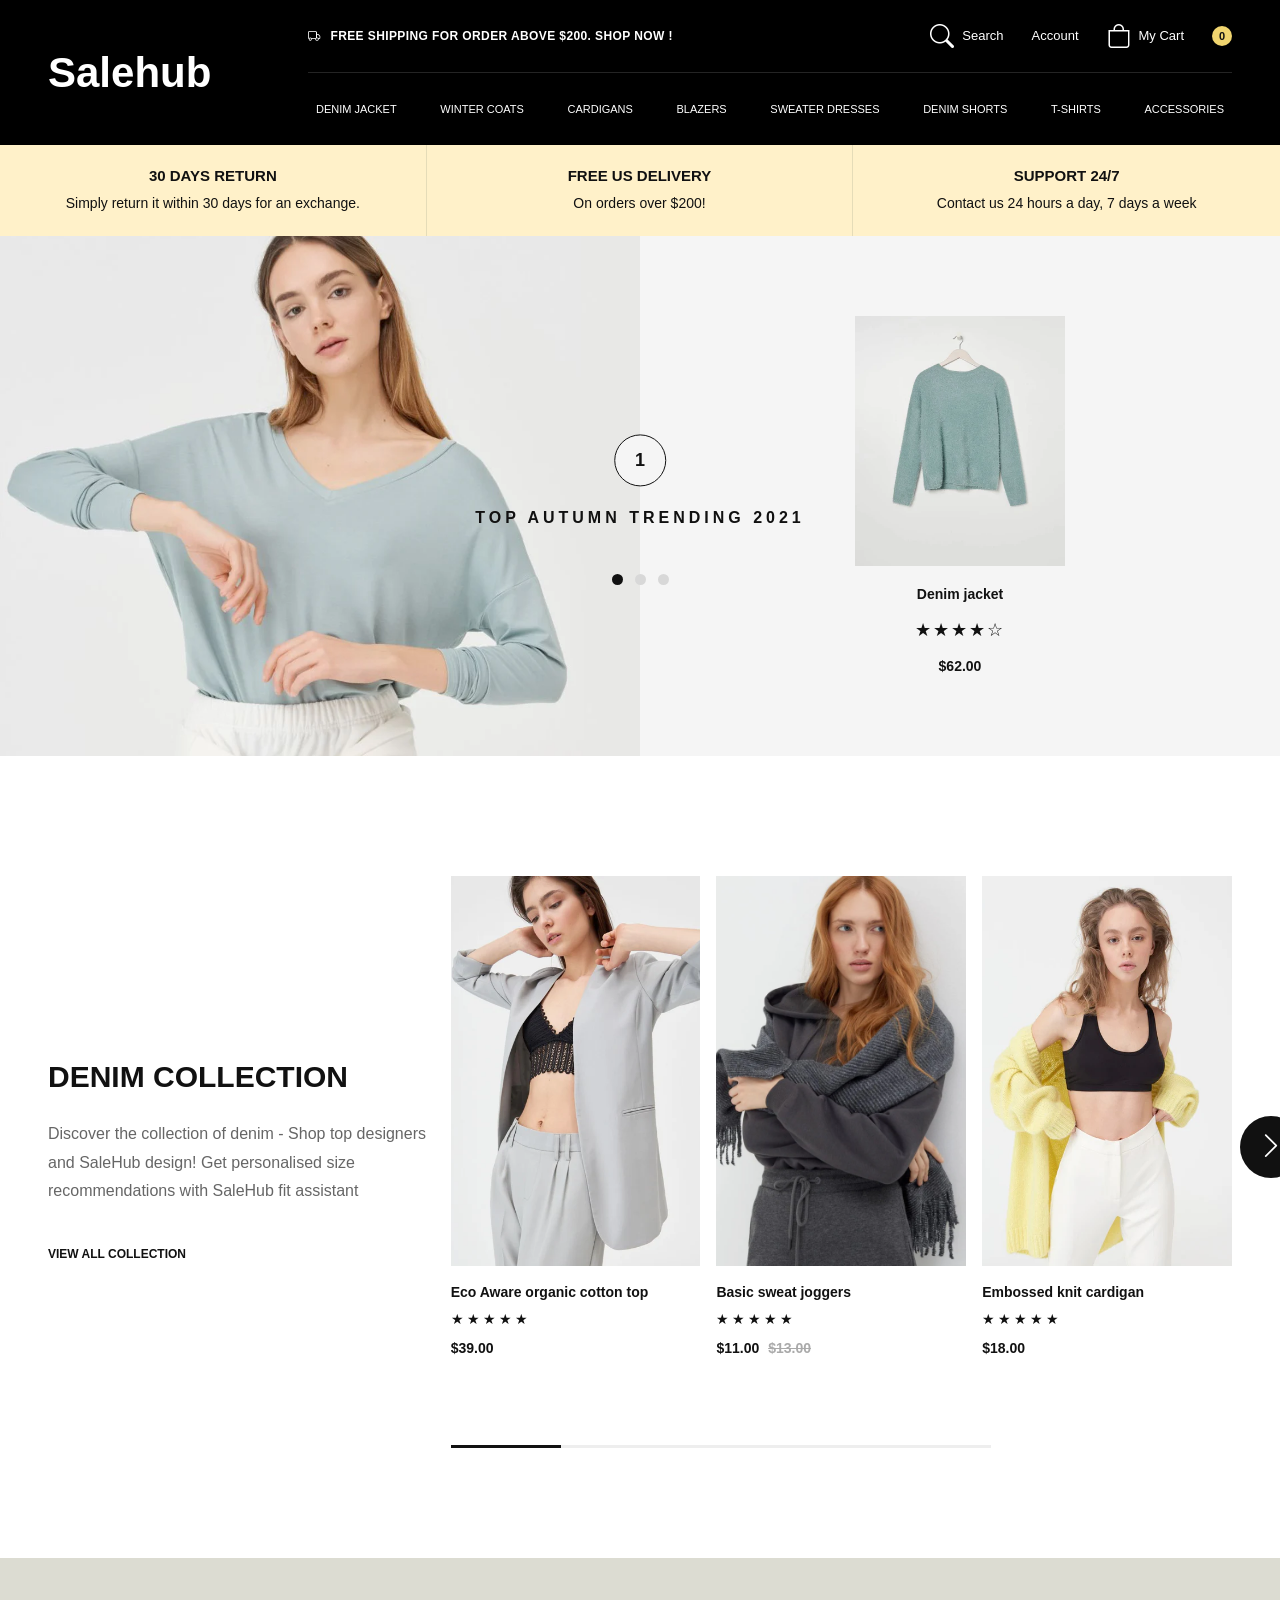
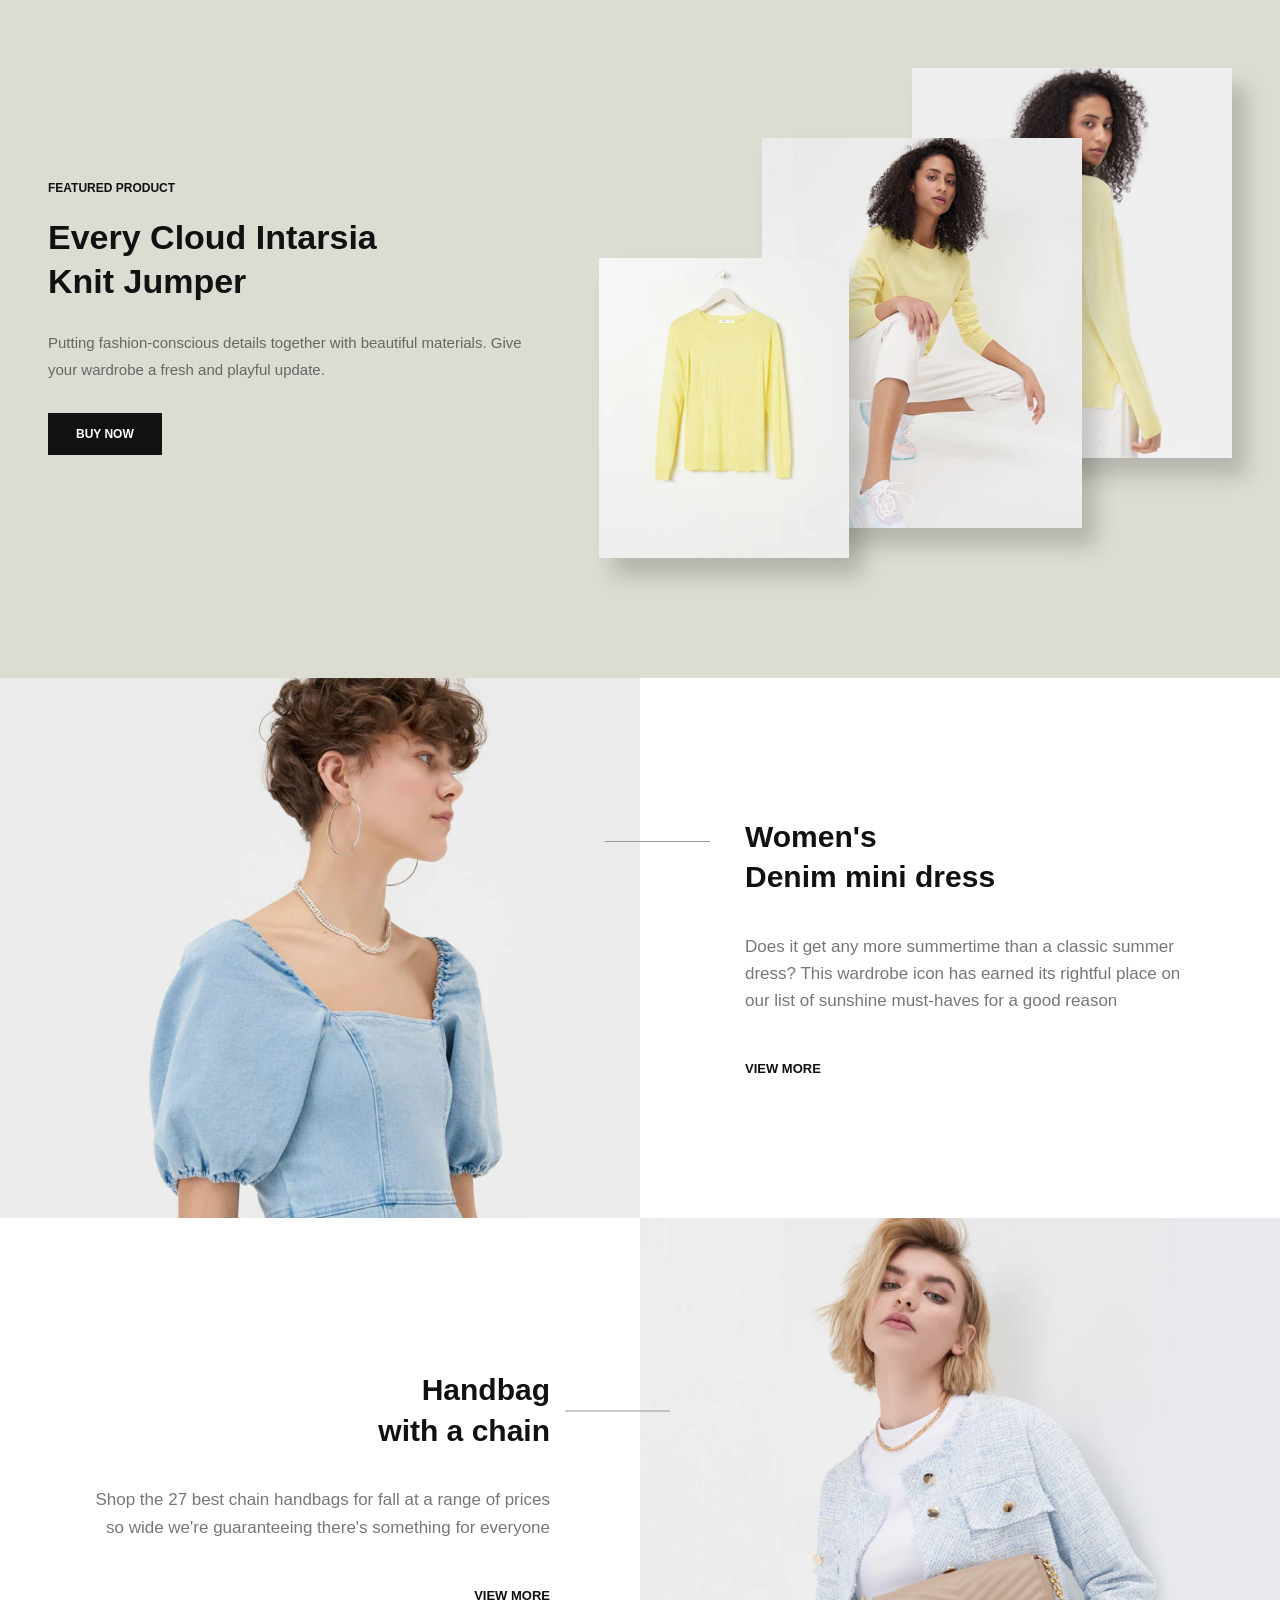
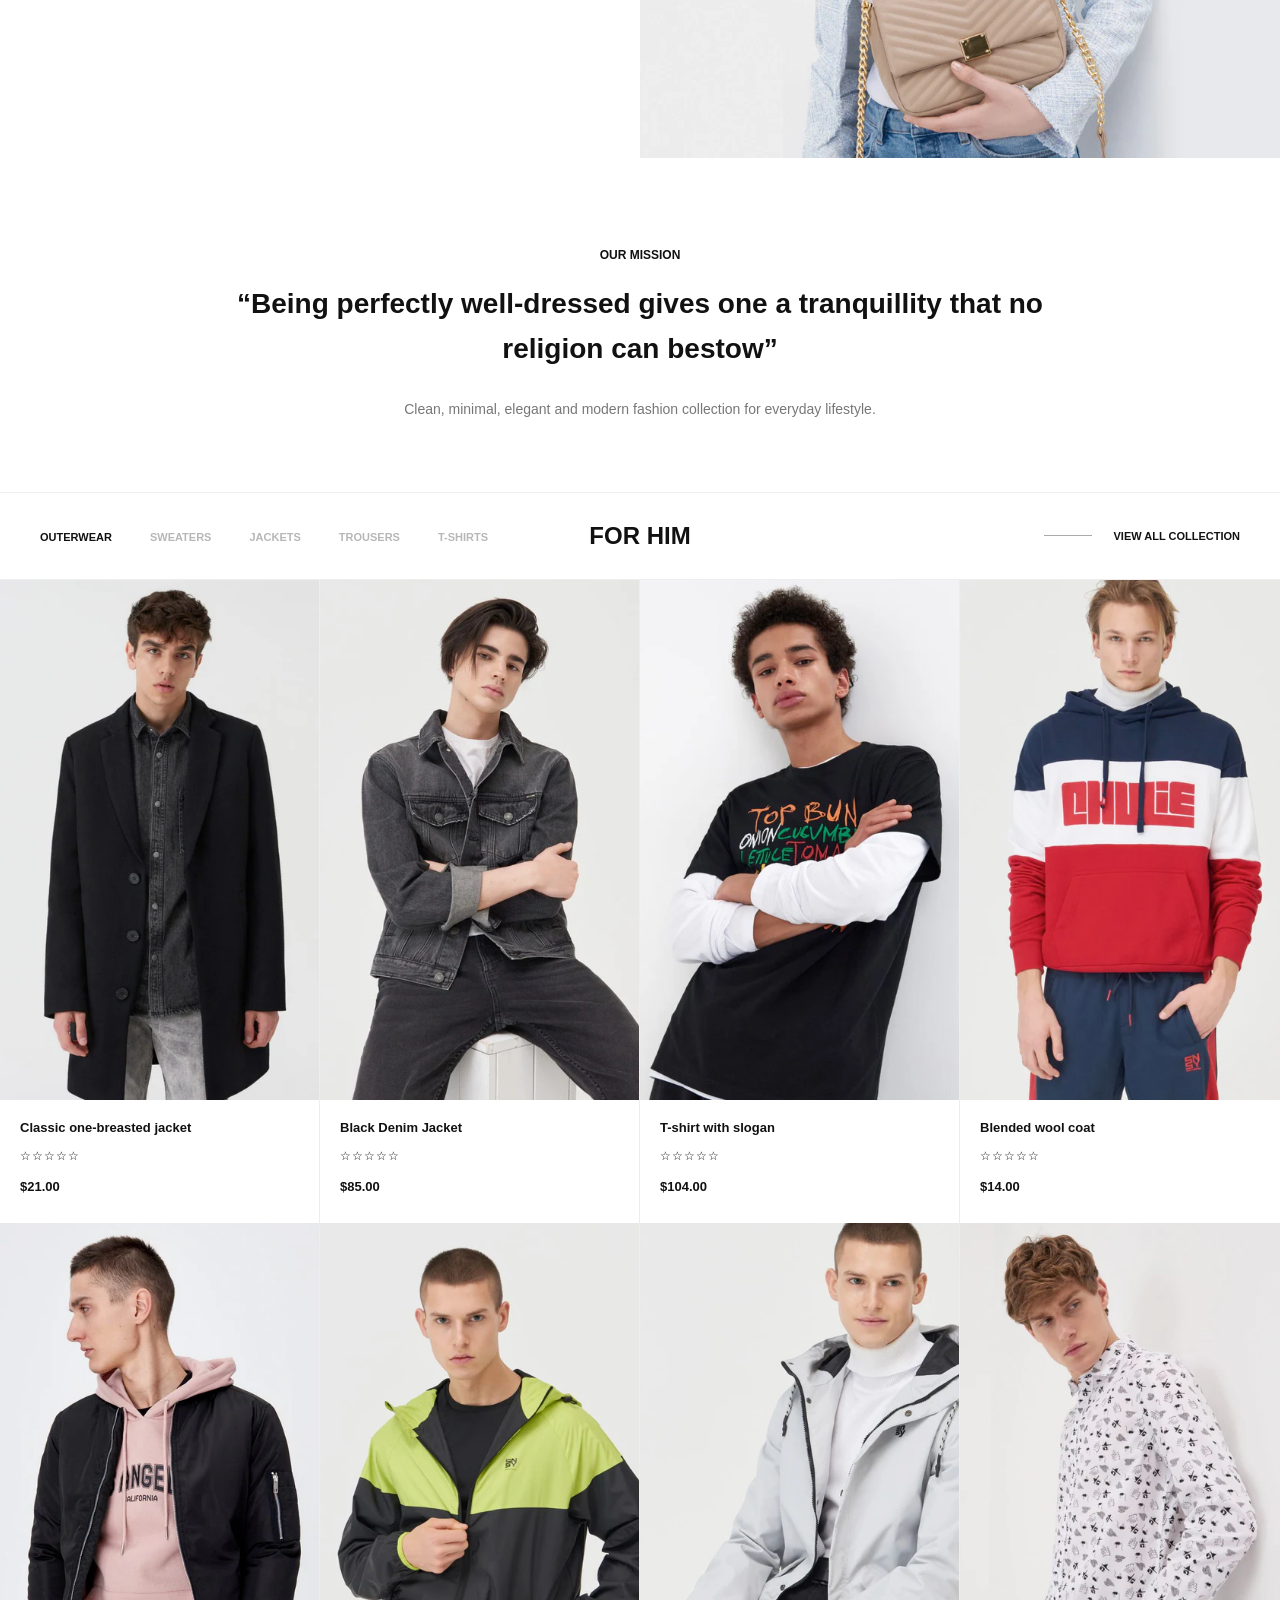
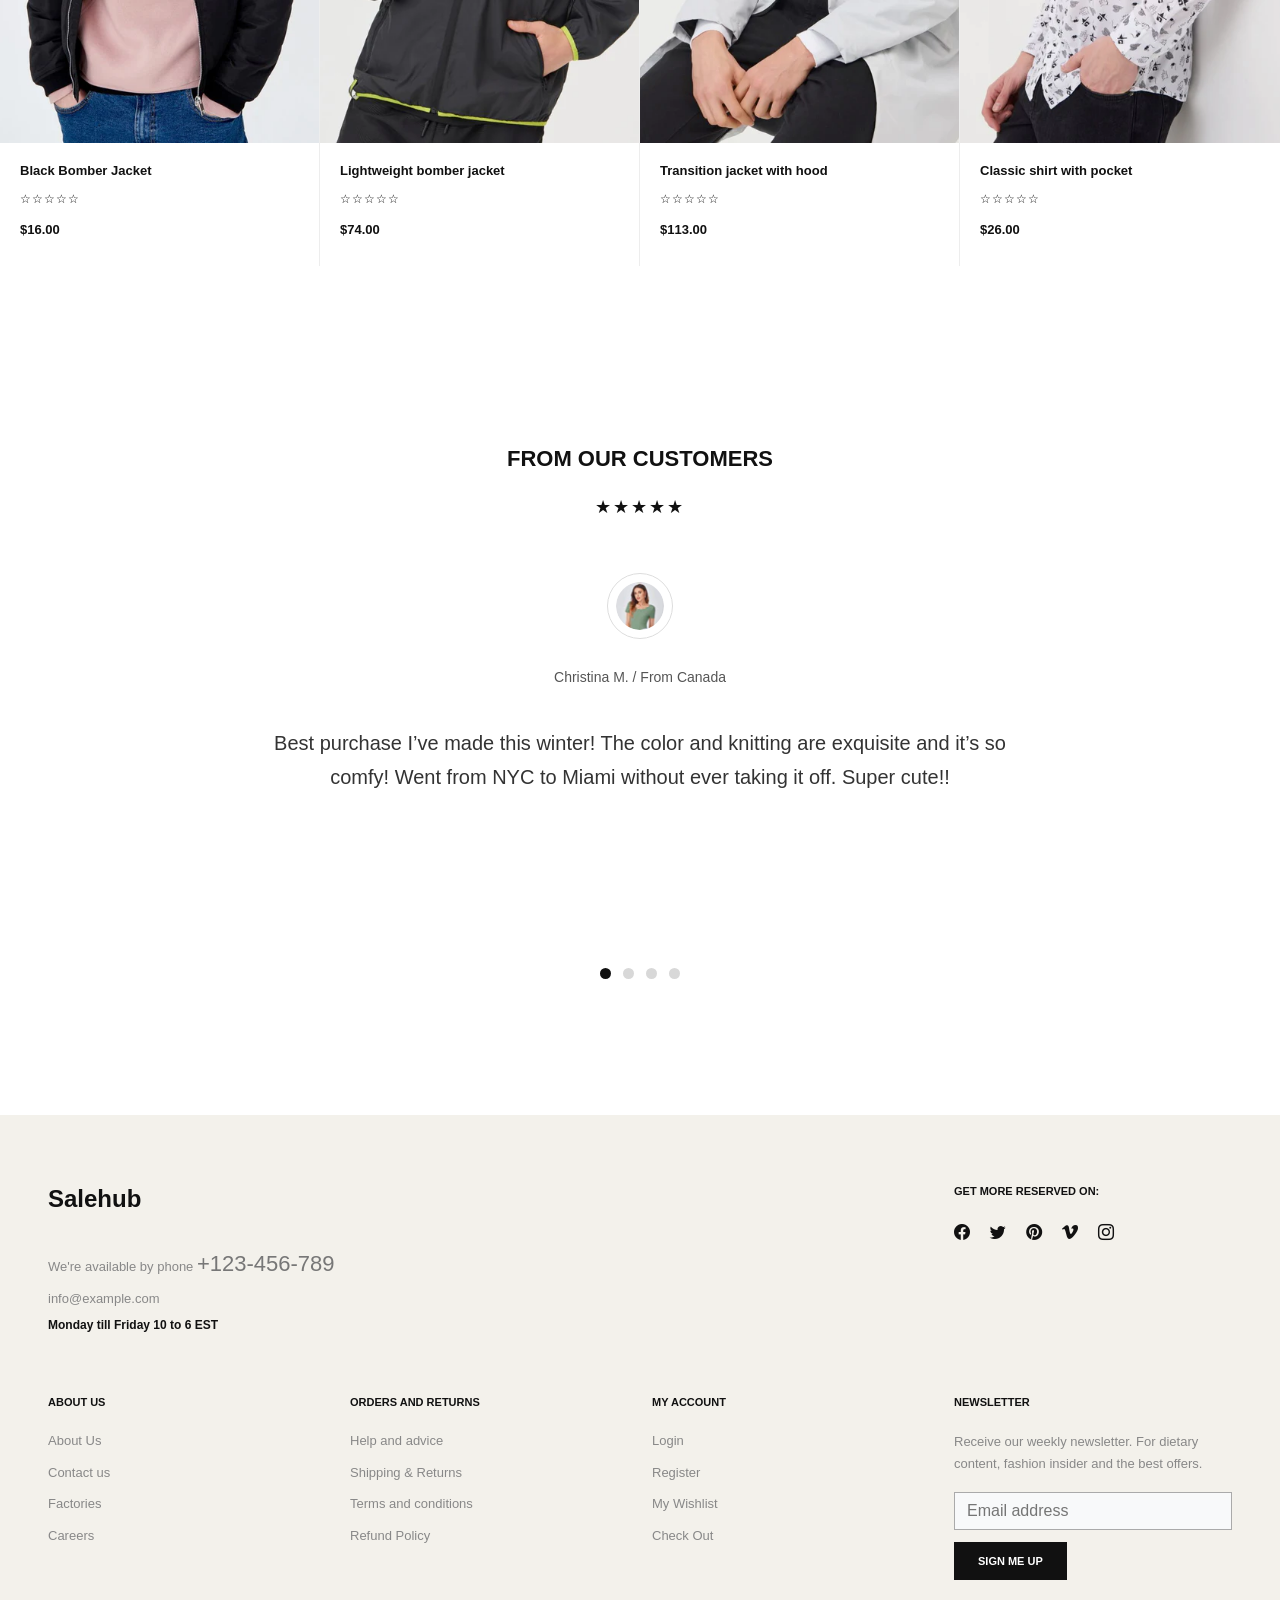
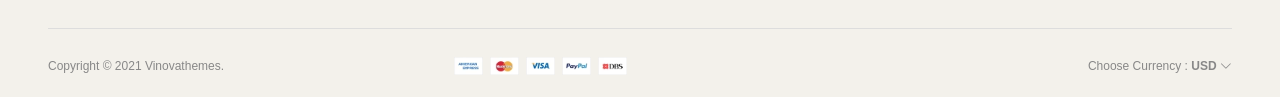
==== commit b0c3fb2e: "completeed" ====
--- a/index.html
+++ b/index.html
@@ -103,13 +103,15 @@
                                 <img src="public/images/1.jpg" class="hero-main-img img-fluid w-100 d-block" alt="">
                             </div>
 
-                            <div class="col-12 col-lg-6 hero-right d-flex flex-column align-items-center justify-content-center text-center position-relative overflow-hidden">
+                            <div
+                                class="col-12 col-lg-6 hero-right d-flex flex-column align-items-center justify-content-center text-center position-relative overflow-hidden">
                                 <div class="hero-middle-content d-flex flex-column align-items-center text-center">
                                     <div class="hero-number">1</div>
                                     <h6 class="hero-title">TOP AUTUMN TRENDING 2021</h6>
                                 </div>
 
-                                <img src="public/images/2.webp" class="hero-product-img img-fluid d-block mx-auto" alt="">
+                                <img src="public/images/2.webp" class="hero-product-img img-fluid d-block mx-auto"
+                                    alt="">
 
                                 <p class="hero-product-name">Denim jacket</p>
                                 <div class="hero-stars">★★★★☆</div>
@@ -133,13 +135,15 @@
                                 <img src="public/images/1.jpg" class="hero-main-img img-fluid w-100 d-block" alt="">
                             </div>
 
-                            <div class="col-12 col-lg-6 hero-right d-flex flex-column align-items-center justify-content-center text-center position-relative overflow-hidden">
+                            <div
+                                class="col-12 col-lg-6 hero-right d-flex flex-column align-items-center justify-content-center text-center position-relative overflow-hidden">
                                 <div class="hero-middle-content d-flex flex-column align-items-center text-center">
                                     <div class="hero-number">2</div>
                                     <h6 class="hero-title">TOP AUTUMN TRENDING 2021</h6>
                                 </div>
 
-                                <img src="public/images/2.webp" class="hero-product-img img-fluid d-block mx-auto" alt="">
+                                <img src="public/images/2.webp" class="hero-product-img img-fluid d-block mx-auto"
+                                    alt="">
 
                                 <p class="hero-product-name">Denim jacket</p>
                                 <div class="hero-stars">★★★★☆</div>
@@ -163,13 +167,15 @@
                                 <img src="public/images/1.jpg" class="hero-main-img img-fluid w-100 d-block" alt="">
                             </div>
 
-                            <div class="col-12 col-lg-6 hero-right d-flex flex-column align-items-center justify-content-center text-center position-relative overflow-hidden">
+                            <div
+                                class="col-12 col-lg-6 hero-right d-flex flex-column align-items-center justify-content-center text-center position-relative overflow-hidden">
                                 <div class="hero-middle-content d-flex flex-column align-items-center text-center">
                                     <div class="hero-number">3</div>
                                     <h6 class="hero-title">TOP AUTUMN TRENDING 2021</h6>
                                 </div>
 
-                                <img src="public/images/2.webp" class="hero-product-img img-fluid d-block mx-auto" alt="">
+                                <img src="public/images/2.webp" class="hero-product-img img-fluid d-block mx-auto"
+                                    alt="">
 
                                 <p class="hero-product-name">Denim jacket</p>
                                 <div class="hero-stars">★★★★☆</div>
@@ -597,14 +603,48 @@
                 </div>
             </div>
 
-            <div class="footer-bottom d-flex flex-column flex-md-row justify-content-between align-items-center gap-3 text-center text-md-start mt-5">
+            <div
+                class="footer-bottom d-flex flex-column flex-md-row justify-content-between align-items-center gap-3 text-center text-md-start mt-5">
                 <span>Copyright © 2021 Vinovathemes.</span>
+                <div class="footer-payments d-flex justify-content-center align-items-center">
+                    <img src="public/images/paypal_240x.png" class="img-fluid" alt="">
+                </div>
                 <img src="public/images/payment.png" alt="">
                 <span>Choose Currency : <b>USD</b> <i class="bi bi-chevron-down"></i></span>
             </div>
 
         </div>
     </footer>
+    <!-- MOBILE BOTTOM BAR -->
+    <div class="mobile-bottom-bar d-md-none">
+
+        <a href="#">
+            <i class="bi bi-house-fill"></i>
+            <span>HOME</span>
+        </a>
+
+        <a href="#">
+            <i class="bi bi-heart-fill"></i>
+            <span>WISHLIST</span>
+        </a>
+
+        <a href="#" class="mobile-cart">
+            <i class="bi bi-cart-fill"></i>
+            <span class="cart-count">0</span>
+            <span>CART</span>
+        </a>
+
+        <a href="#">
+            <i class="bi bi-gear-fill"></i>
+            <span>SETTING</span>
+        </a>
+
+        <a href="#">
+            <i class="bi bi-arrow-up-circle-fill"></i>
+            <span>ON TOP</span>
+        </a>
+
+    </div>
 
     <script src="public/bootstrap-5.3.8-dist/js/bootstrap.bundle.min.js"></script>
     <script src="public/js/scripts.js"></script>
--- a/public/css/styles.css
+++ b/public/css/styles.css
@@ -380,14 +380,14 @@
 /* DENIM MOBILE */
 @media (max-width: 575.98px) {
     .product-card img {
-    width: 100%;
-    height: 190px;
-
-    object-fit: cover;
-    object-position: center top;
-
-    background: #f3f3f3;
-}
+        width: 100%;
+        height: 190px;
+
+        object-fit: cover;
+        object-position: center top;
+
+        background: #f3f3f3;
+    }
 }
 
 /* =========================
@@ -790,7 +790,7 @@
 
         text-align: center;
     }
-    
+
 
     /* menu */
     .men-tabs {
@@ -1630,6 +1630,7 @@
 }
 
 @media (max-width: 575.98px) {
+
     .footer-social-box,
     .footer-newsletter {
         max-width: 100%;
@@ -1957,7 +1958,7 @@
 
         padding: 10px 22px 20px;
 
-        box-shadow: 0 10px 20px rgba(0,0,0,.08);
+        box-shadow: 0 10px 20px rgba(0, 0, 0, .08);
     }
 
     .header-menu {
@@ -2031,4 +2032,147 @@
 
         background: transparent !important;
     }
+}
+
+/* =========================
+   MOBILE BOTTOM BAR
+========================= */
+
+.mobile-bottom-bar {
+    position: fixed;
+
+    left: 0;
+    bottom: 0;
+
+    width: 100%;
+    height: 68px;
+
+    background: #fff;
+
+    border-top: 1px solid #e5e5e5;
+
+    display: flex;
+    align-items: center;
+    justify-content: center;
+
+    gap: 28px;
+
+    z-index: 99999;
+}
+
+.mobile-bottom-bar a {
+    display: flex;
+    flex-direction: column;
+    align-items: center;
+    justify-content: center;
+
+    text-decoration: none;
+
+    color: #111;
+
+    font-size: 9px;
+    font-weight: 700;
+
+    position: relative;
+
+    gap: 5px;
+
+    flex: 0 0 auto;
+}
+
+.mobile-bottom-bar a i {
+    font-size: 18px;
+}
+
+.mobile-cart .cart-count {
+    position: absolute;
+
+    top: -2px;
+    right: 6px;
+
+    width: 16px;
+    height: 16px;
+
+    border-radius: 50%;
+
+    background: #e8cf6d;
+
+    display: flex;
+    align-items: center;
+    justify-content: center;
+
+    font-size: 9px;
+    font-weight: 900;
+
+    color: #111;
+}
+
+/* chừa chỗ tránh bar đè footer */
+@media (max-width: 767.98px) {
+    body {
+        padding-bottom: 68px;
+    }
+}
+
+/* =========================
+   FOOTER PAYMENTS
+========================= */
+
+.footer-bottom {
+    display: flex;
+    align-items: center;
+    justify-content: space-between;
+
+    gap: 20px;
+
+    padding-top: 28px;
+}
+
+.footer-payments {
+    display: flex;
+    align-items: center;
+    gap: 10px;
+}
+
+.footer-payments img {
+    height: 18px;
+    width: auto;
+
+    object-fit: contain;
+}
+
+/* =========================
+   MOBILE
+========================= */
+
+@media (max-width: 575.98px) {
+
+    .footer-bottom {
+        flex-direction: column;
+        justify-content: center;
+        align-items: center;
+
+        gap: 16px;
+
+        text-align: center;
+    }
+
+    .footer-payments {
+        padding: 12px 22px;
+
+        border-radius: 999px;
+
+        background: rgba(0, 0, 0, .05);
+
+        width: fit-content;
+
+    }
+
+    .footer-payments img {
+        height: 14px;
+    }
+
+    .footer-payments {
+        background: rgba(0, 0, 0, .05);
+    }
 }
